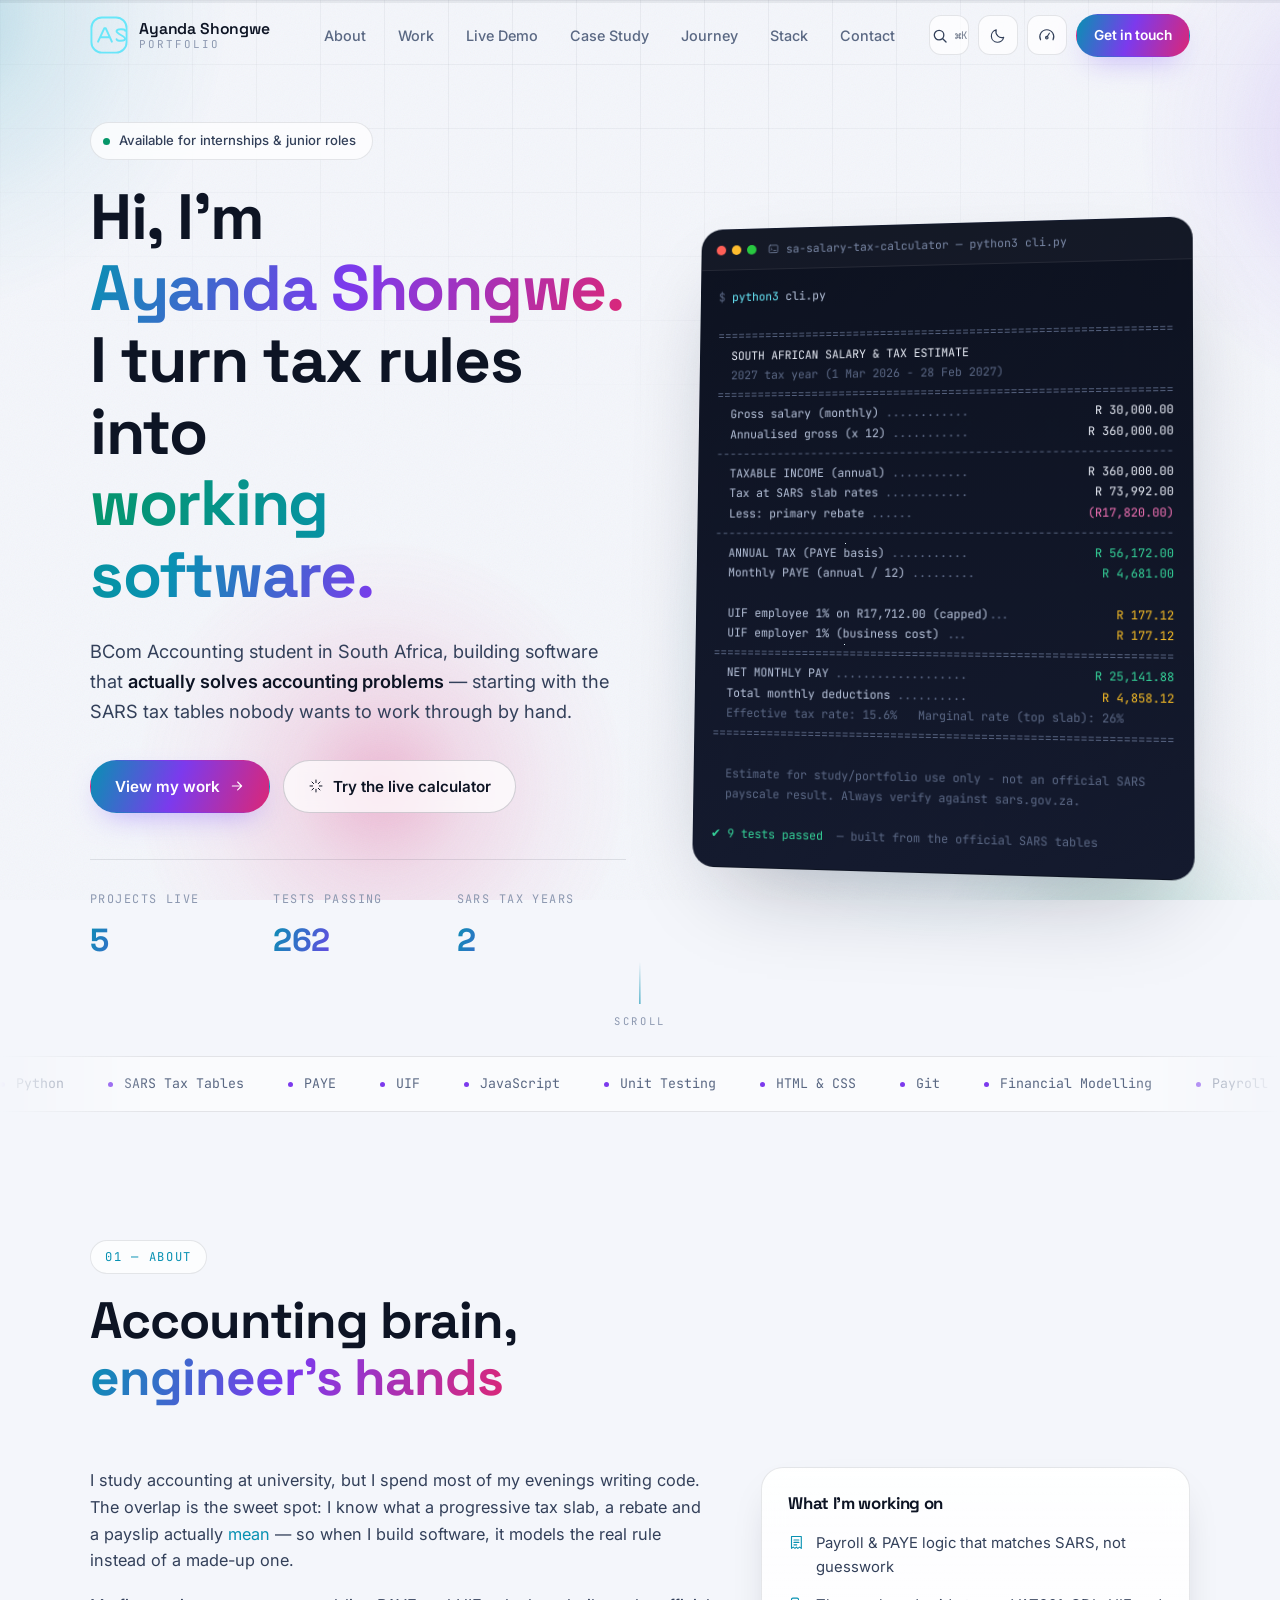
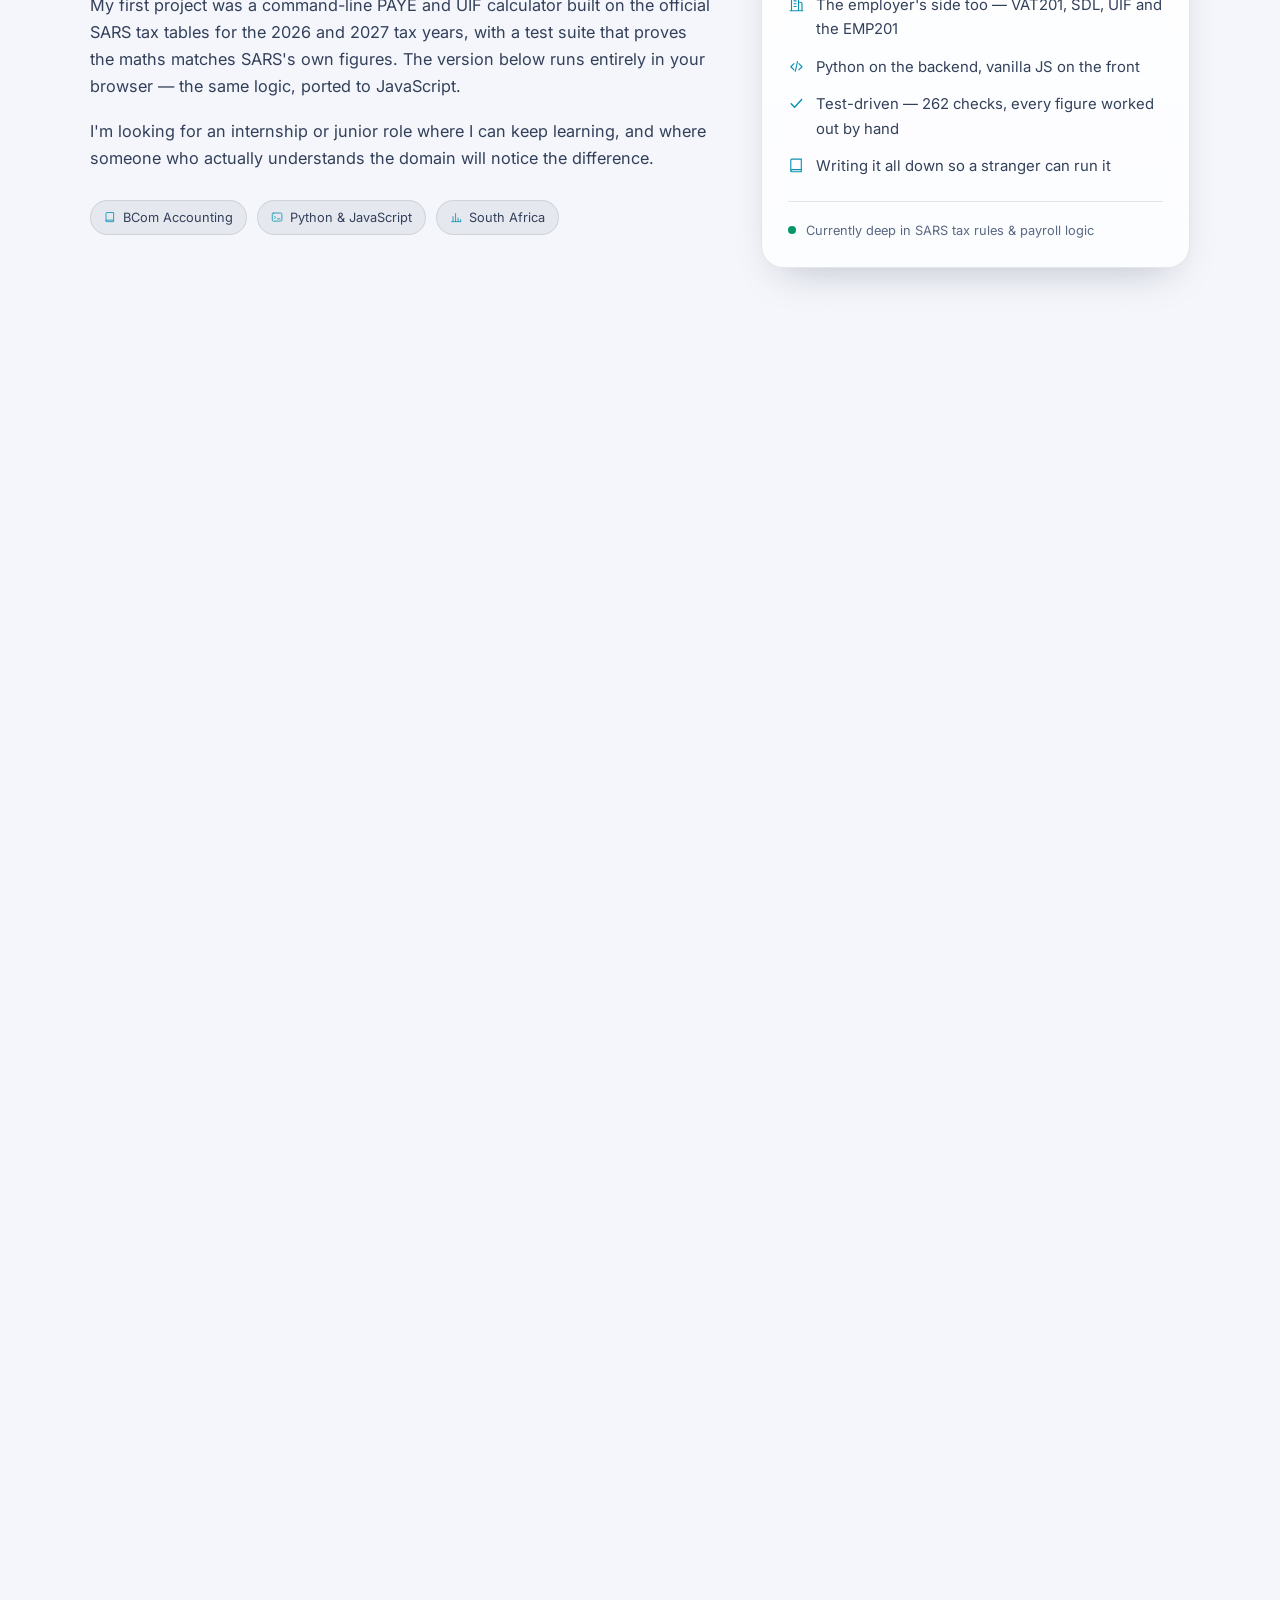
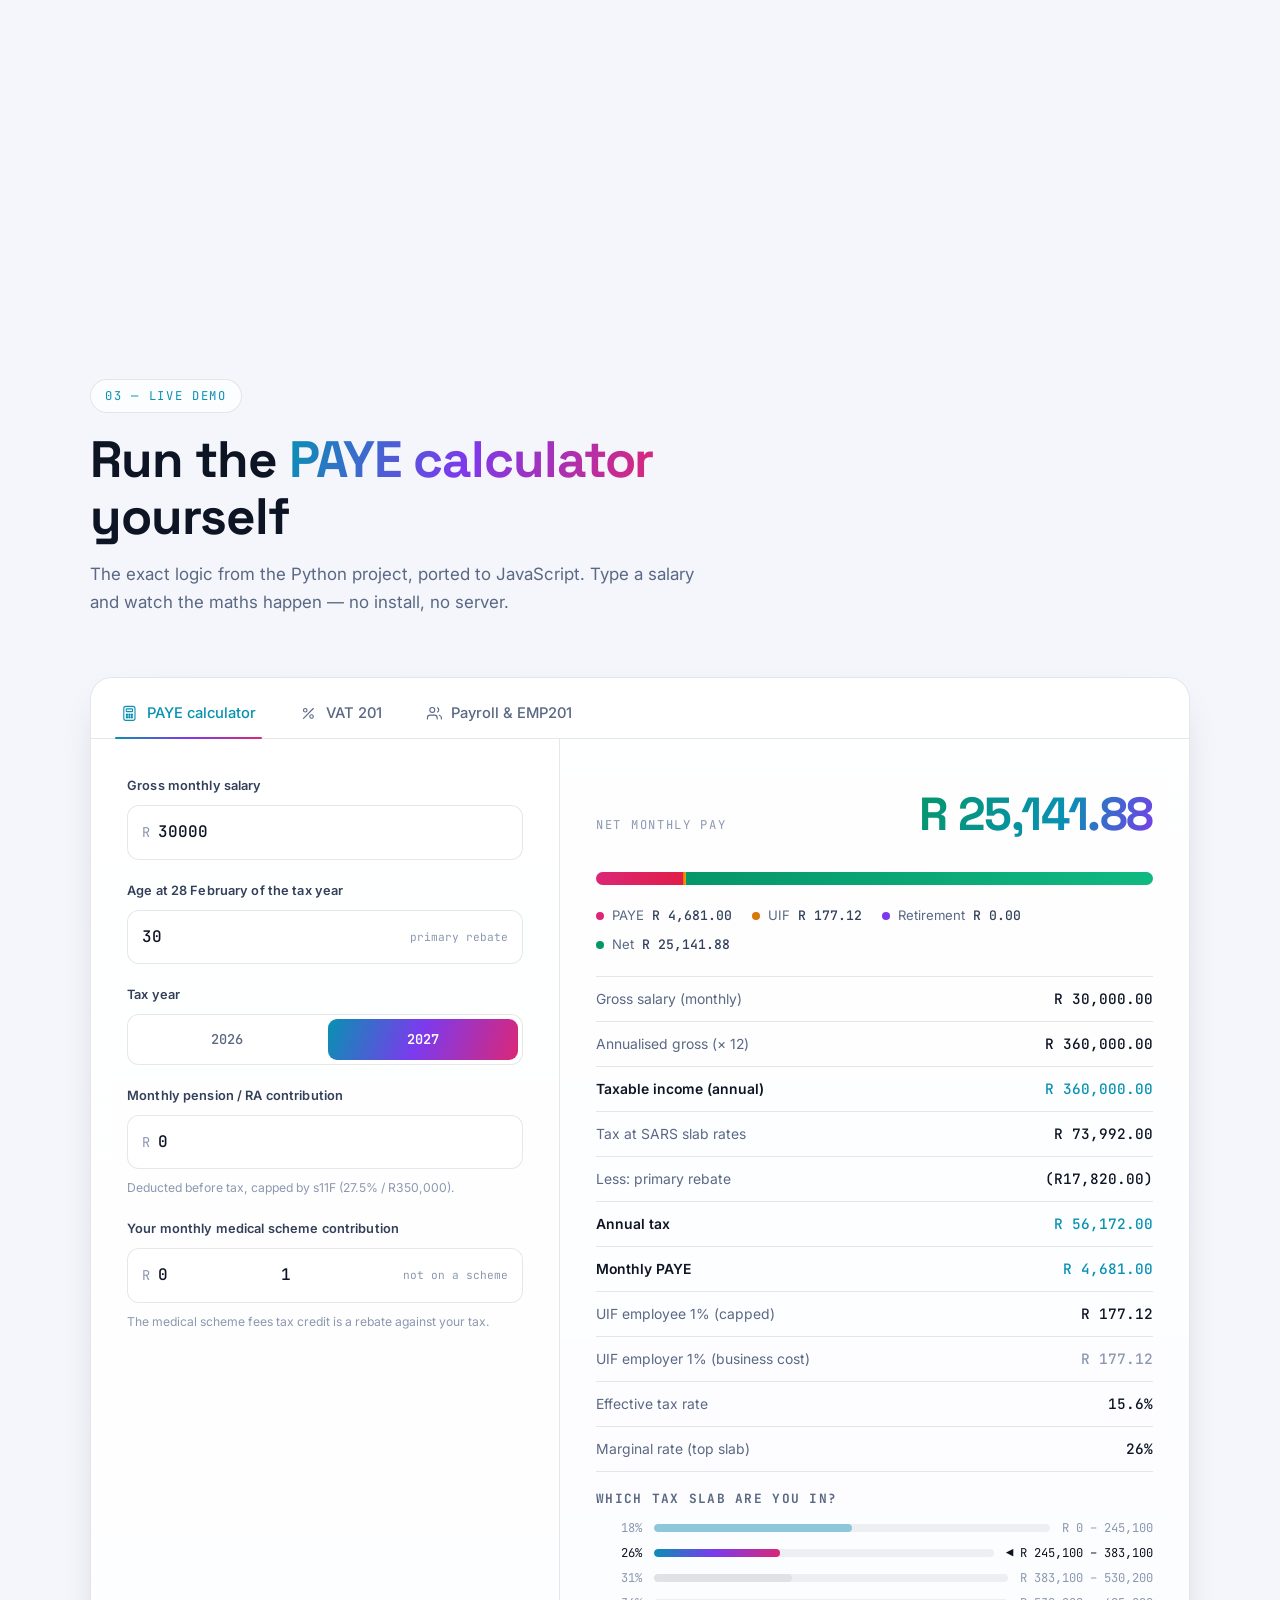
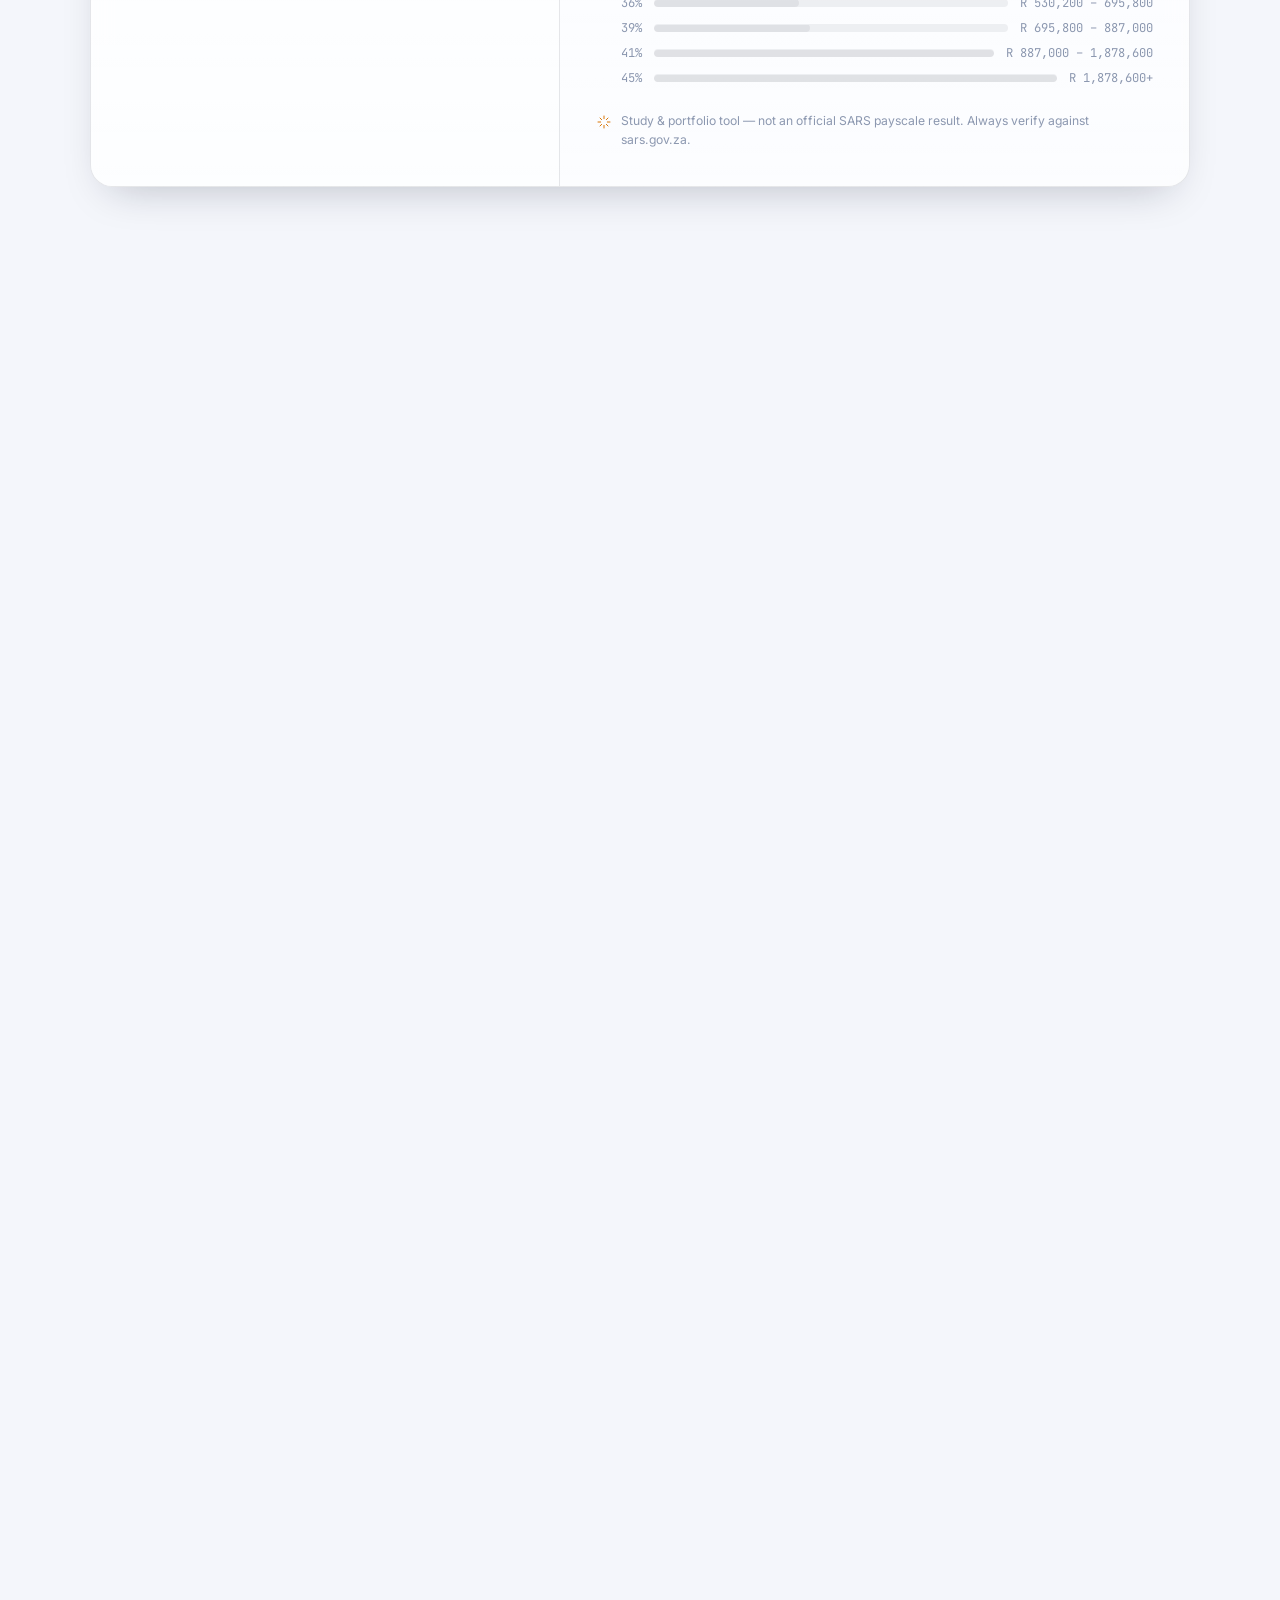
==== portfolio/index.html @ e621d763 "SA payroll, tax and compliance suite - Employee tool: PAYE, UIF, net pay from the SARS 2026/2027 tab" ====
<!DOCTYPE html>
<html lang="en" data-theme="dark">
<head>
<meta charset="utf-8" />
<meta name="viewport" content="width=device-width, initial-scale=1" />
<title>Ayanda Shongwe — Portfolio</title>
<meta name="description" content="Ayanda Shongwe — BCom Accounting student building practical software with real South African tax logic. Projects, live demos and what I learn along the way." />
<meta name="author" content="Ayanda Shongwe" />
<meta name="theme-color" content="#05070d" />

<meta property="og:type" content="website" />
<meta property="og:title" content="Ayanda Shongwe — Portfolio" />
<meta property="og:description" content="BCom Accounting student building practical software with real South African tax logic." />
<!-- The social preview image has to be an ABSOLUTE url - Facebook,
     LinkedIn, X and WhatsApp all ignore a relative one. Change these
     three lines if you move the site to a custom domain. -->
<meta property="og:url" content="https://ayanda-shongwe.github.io/sa-salary-tax-calculator/portfolio/" />
<meta property="og:image" content="https://ayanda-shongwe.github.io/sa-salary-tax-calculator/portfolio/assets/img/og-image.png" />
<meta property="og:image:width" content="1200" />
<meta property="og:image:height" content="630" />
<meta property="og:image:alt" content="Ayanda Shongwe — AS monogram on a dark gradient" />
<meta name="twitter:card" content="summary_large_image" />
<meta name="twitter:image" content="https://ayanda-shongwe.github.io/sa-salary-tax-calculator/portfolio/assets/img/og-image.png" />
<link rel="canonical" href="https://ayanda-shongwe.github.io/sa-salary-tax-calculator/portfolio/" />

<link rel="icon" href="assets/img/favicon.svg" type="image/svg+xml" />
<link rel="preconnect" href="https://fonts.googleapis.com" />
<link rel="preconnect" href="https://fonts.gstatic.com" crossorigin />
<link href="https://fonts.googleapis.com/css2?family=Space+Grotesk:wght@500;600;700&family=Inter:wght@400;500;600&family=JetBrains+Mono:wght@400;500&display=swap" rel="stylesheet" />
<link rel="stylesheet" href="assets/css/styles.css" />

<!-- Progressive enhancement: only hide reveal-animated content if JS is alive -->
<script>document.documentElement.classList.add("js");</script>
</head>
<body>

<!-- ══════════════════════════════════════════════════════════════
     ICON SPRITE — referenced by <use href="#i-name"> anywhere
     ══════════════════════════════════════════════════════════════ -->
<svg width="0" height="0" style="position:absolute" aria-hidden="true">
  <symbol id="i-calculator" viewBox="0 0 24 24" fill="none" stroke="currentColor" stroke-width="1.6" stroke-linecap="round" stroke-linejoin="round">
    <rect x="4" y="2" width="16" height="20" rx="3"/><rect x="7.5" y="5.5" width="9" height="4" rx="1"/><circle cx="8.5" cy="14" r=".9"/><circle cx="12" cy="14" r=".9"/><circle cx="15.5" cy="14" r=".9"/><circle cx="8.5" cy="17.5" r=".9"/><circle cx="12" cy="17.5" r=".9"/><circle cx="15.5" cy="17.5" r=".9"/>
  </symbol>
  <symbol id="i-receipt" viewBox="0 0 24 24" fill="none" stroke="currentColor" stroke-width="1.6" stroke-linecap="round" stroke-linejoin="round">
    <path d="M5 3.5v17l2.5-1.8 2.5 1.8 2-1.8 2 1.8 2.5-1.8L19 20.5v-17z"/><path d="M8.5 8.5h7M8.5 12h7M8.5 15.5h4"/>
  </symbol>
  <symbol id="i-chart" viewBox="0 0 24 24" fill="none" stroke="currentColor" stroke-width="1.6" stroke-linecap="round" stroke-linejoin="round">
    <path d="M3 21h18"/><path d="M6 21V11M11 21V5M16 21v-7M21 21v-4"/>
  </symbol>
  <symbol id="i-code" viewBox="0 0 24 24" fill="none" stroke="currentColor" stroke-width="1.6" stroke-linecap="round" stroke-linejoin="round">
    <path d="M8.5 8 4 12.5 8.5 17M15.5 8 20 12.5 15.5 17M13.5 5l-3 14"/>
  </symbol>
  <symbol id="i-book" viewBox="0 0 24 24" fill="none" stroke="currentColor" stroke-width="1.6" stroke-linecap="round" stroke-linejoin="round">
    <path d="M4 4.5A1.5 1.5 0 0 1 5.5 3H19v15H5.5A1.5 1.5 0 0 0 4 19.5z"/><path d="M4 19.5A1.5 1.5 0 0 0 5.5 21H19v-3"/>
  </symbol>
  <symbol id="i-rocket" viewBox="0 0 24 24" fill="none" stroke="currentColor" stroke-width="1.6" stroke-linecap="round" stroke-linejoin="round">
    <path d="M12 3c3.5 2 5.5 5.5 5.5 9.5L12 18l-5.5-5.5C6.5 8.5 8.5 5 12 3Z"/><circle cx="12" cy="10" r="1.6"/><path d="M8 17c-1.5 1-2 3-2 4 1 0 3-.5 4-2M16 17c1.5 1 2 3 2 4-1 0-3-.5-4-2"/>
  </symbol>
  <symbol id="i-check" viewBox="0 0 24 24" fill="none" stroke="currentColor" stroke-width="2" stroke-linecap="round" stroke-linejoin="round">
    <path d="m4.5 12.5 5 5 10-11"/>
  </symbol>
  <symbol id="i-arrow" viewBox="0 0 24 24" fill="none" stroke="currentColor" stroke-width="1.7" stroke-linecap="round" stroke-linejoin="round">
    <path d="M5 12h14M13 6l6 6-6 6"/>
  </symbol>
  <symbol id="i-external" viewBox="0 0 24 24" fill="none" stroke="currentColor" stroke-width="1.7" stroke-linecap="round" stroke-linejoin="round">
    <path d="M14 4h6v6M20 4l-8.5 8.5"/><path d="M18 14v4.5A1.5 1.5 0 0 1 16.5 20h-11A1.5 1.5 0 0 1 4 18.5v-11A1.5 1.5 0 0 1 5.5 6H10"/>
  </symbol>
  <symbol id="i-github" viewBox="0 0 24 24" fill="currentColor">
    <path d="M12 1.8a10.2 10.2 0 0 0-3.23 19.88c.51.1.7-.22.7-.49l-.01-1.9c-2.7.6-3.27-1.14-3.27-1.14-.44-1.13-1.08-1.43-1.08-1.43-.88-.6.07-.59.07-.59.98.07 1.49 1 1.49 1 .87 1.49 2.28 1.06 2.83.81.09-.63.34-1.06.62-1.3-2.16-.25-4.43-1.08-4.43-4.8 0-1.06.38-1.93 1-2.61-.1-.25-.43-1.24.1-2.58 0 0 .81-.27 2.67 1a9.3 9.3 0 0 1 4.87 0c1.85-1.27 2.66-1 2.66-1 .54 1.34.2 2.33.1 2.58.62.68 1 1.55 1 2.61 0 3.73-2.27 4.55-4.44 4.79.35.3.66.89.66 1.8l-.01 2.67c0 .27.18.6.7.49A10.2 10.2 0 0 0 12 1.8Z"/>
  </symbol>
  <symbol id="i-linkedin" viewBox="0 0 24 24" fill="currentColor">
    <path d="M4.98 3.5a2.5 2.5 0 1 1 0 5 2.5 2.5 0 0 1 0-5ZM3 9h4v12H3zM9.5 9h3.8v1.7h.05c.53-1 1.83-2.05 3.76-2.05 4.02 0 4.76 2.6 4.76 5.98V21h-4v-5.6c0-1.34-.03-3.06-1.9-3.06-1.9 0-2.19 1.45-2.19 2.96V21h-4Z"/>
  </symbol>
  <symbol id="i-mail" viewBox="0 0 24 24" fill="none" stroke="currentColor" stroke-width="1.6" stroke-linecap="round" stroke-linejoin="round">
    <rect x="2.5" y="5" width="19" height="14" rx="2.5"/><path d="m3 7 9 6 9-6"/>
  </symbol>
  <symbol id="i-moon" viewBox="0 0 24 24" fill="none" stroke="currentColor" stroke-width="1.6" stroke-linecap="round" stroke-linejoin="round">
    <path d="M20 14.2A8.2 8.2 0 0 1 9.8 4a8.5 8.5 0 1 0 10.2 10.2Z"/>
  </symbol>
  <symbol id="i-sun" viewBox="0 0 24 24" fill="none" stroke="currentColor" stroke-width="1.6" stroke-linecap="round" stroke-linejoin="round">
    <circle cx="12" cy="12" r="4"/><path d="M12 2.5v2M12 19.5v2M2.5 12h2M19.5 12h2M5.2 5.2l1.4 1.4M17.4 17.4l1.4 1.4M18.8 5.2l-1.4 1.4M6.6 17.4l-1.4 1.4"/>
  </symbol>
  <symbol id="i-search" viewBox="0 0 24 24" fill="none" stroke="currentColor" stroke-width="1.8" stroke-linecap="round" stroke-linejoin="round">
    <circle cx="11" cy="11" r="6.5"/><path d="m16 16 4.5 4.5"/>
  </symbol>
  <symbol id="i-close" viewBox="0 0 24 24" fill="none" stroke="currentColor" stroke-width="1.8" stroke-linecap="round" stroke-linejoin="round">
    <path d="m6 6 12 12M18 6 6 18"/>
  </symbol>
  <symbol id="i-terminal" viewBox="0 0 24 24" fill="none" stroke="currentColor" stroke-width="1.6" stroke-linecap="round" stroke-linejoin="round">
    <rect x="2.5" y="4" width="19" height="16" rx="2.5"/><path d="m6.5 10 2.5 2.5L6.5 15M12.5 15.5h5"/>
  </symbol>
  <symbol id="i-spark" viewBox="0 0 24 24" fill="none" stroke="currentColor" stroke-width="1.5" stroke-linecap="round" stroke-linejoin="round">
    <path d="M12 3v4M12 17v4M3 12h4M17 12h4M6 6l2.5 2.5M15.5 15.5 18 18M18 6l-2.5 2.5M8.5 15.5 6 18"/>
  </symbol>
  <symbol id="i-percent" viewBox="0 0 24 24" fill="none" stroke="currentColor" stroke-width="1.6" stroke-linecap="round" stroke-linejoin="round">
    <path d="m19 5-14 14"/><circle cx="7.5" cy="7.5" r="2.5"/><circle cx="16.5" cy="16.5" r="2.5"/>
  </symbol>
  <symbol id="i-users" viewBox="0 0 24 24" fill="none" stroke="currentColor" stroke-width="1.6" stroke-linecap="round" stroke-linejoin="round">
    <path d="M16 20v-1.5a4 4 0 0 0-4-4H6a4 4 0 0 0-4 4V20"/><circle cx="9" cy="7" r="3.5"/><path d="M22 20v-1.5a4 4 0 0 0-3-3.87M16.5 4a3.5 3.5 0 0 1 0 6"/>
  </symbol>
  <symbol id="i-building" viewBox="0 0 24 24" fill="none" stroke="currentColor" stroke-width="1.6" stroke-linecap="round" stroke-linejoin="round">
    <path d="M3 21h18M5 21V5a2 2 0 0 1 2-2h6a2 2 0 0 1 2 2v16M15 21V9h3a2 2 0 0 1 2 2v10"/><path d="M8.5 7h3M8.5 11h3M8.5 15h3"/>
  </symbol>
  <symbol id="i-calendar" viewBox="0 0 24 24" fill="none" stroke="currentColor" stroke-width="1.6" stroke-linecap="round" stroke-linejoin="round">
    <rect x="3" y="5" width="18" height="16" rx="2.5"/><path d="M3 10h18M8 3v4M16 3v4"/>
  </symbol>
  <symbol id="i-clock" viewBox="0 0 24 24" fill="none" stroke="currentColor" stroke-width="1.6" stroke-linecap="round" stroke-linejoin="round">
    <circle cx="12" cy="12" r="9"/><path d="M12 7v5.5l3.5 2"/>
  </symbol>
  <symbol id="i-arrow-up" viewBox="0 0 24 24" fill="none" stroke="currentColor" stroke-width="1.7" stroke-linecap="round" stroke-linejoin="round">
    <path d="M12 20V4M6 10l6-6 6 6"/>
  </symbol>
  <symbol id="i-shield" viewBox="0 0 24 24" fill="none" stroke="currentColor" stroke-width="1.6" stroke-linecap="round" stroke-linejoin="round">
    <path d="M12 2.5 4.5 5.5v6c0 4.6 3.1 8.4 7.5 10 4.4-1.6 7.5-5.4 7.5-10v-6z"/><path d="m9 12 2 2 4-4"/>
  </symbol>
  <symbol id="i-gauge" viewBox="0 0 24 24" fill="none" stroke="currentColor" stroke-width="1.6" stroke-linecap="round" stroke-linejoin="round">
    <path d="M3.5 17.5a9.5 9.5 0 1 1 17 0"/><path d="m12 14 3.5-5.5"/><circle cx="12" cy="14.5" r="1.7"/>
  </symbol>
</svg>

<!-- ══════════════════════════════════════════════════════════════
     BACKGROUND FX
     ══════════════════════════════════════════════════════════════ -->
<div class="fx" aria-hidden="true">
  <div class="fx__aurora">
    <span class="blob blob--1"></span>
    <span class="blob blob--2"></span>
    <span class="blob blob--3"></span>
    <span class="blob blob--4"></span>
  </div>
  <div class="fx__grid"></div>
  <div class="fx__noise"></div>
  <div class="fx__cursor"></div>
</div>

<a class="skip-link" href="#home">Skip to content</a>

<!-- Scroll progress: how far down the page you are -->
<div class="progress" aria-hidden="true"><span class="progress__bar" id="progress-bar"></span></div>

<!-- Small messages, e.g. when performance mode switches itself on -->
<div class="toast" id="toast" role="status" aria-live="polite" hidden></div>

<!-- ══════════════════════════════════════════════════════════════
     NAV
     ══════════════════════════════════════════════════════════════ -->
<header class="nav" id="nav">
  <div class="container nav__inner">
    <a href="#home" class="brand" aria-label="Ayanda Shongwe — home">
      <span class="brand__mark" aria-hidden="true">
        <svg viewBox="0 0 40 40" fill="none">
          <defs>
            <linearGradient id="bg1" x1="0" y1="0" x2="40" y2="40">
              <stop offset="0%" stop-color="#67e8f9"/><stop offset="55%" stop-color="#a78bfa"/><stop offset="100%" stop-color="#f472b6"/>
            </linearGradient>
          </defs>
          <rect x="1.5" y="1.5" width="37" height="37" rx="11" stroke="url(#bg1)" stroke-width="2"/>
          <path d="M8.5 27 15 13h1.6L23 27M11.1 22.4h9.1" stroke="url(#bg1)" stroke-width="2.1" stroke-linecap="round" stroke-linejoin="round"/>
          <path d="M37 15.52C37 13.28 28 13.28 28 16.08C28 18.88 37 21.12 37 23.92C37 26.72 28 26.72 28 24.48" stroke="url(#bg1)" stroke-width="2.1" stroke-linecap="round" stroke-linejoin="round"/>
        </svg>
      </span>
      <span class="brand__text">
        <strong>Ayanda Shongwe</strong>
        <em>Portfolio</em>
      </span>
    </a>

    <nav class="nav__links" aria-label="Primary">
      <span class="nav__indicator" id="nav-indicator" aria-hidden="true"></span>
      <a href="#about">About</a>
      <a href="#work">Work</a>
      <a href="#demo">Live Demo</a>
      <a href="#case-study">Case Study</a>
      <a href="#journey">Journey</a>
      <a href="#stack">Stack</a>
      <a href="#contact">Contact</a>
    </nav>

    <div class="nav__actions">
      <button type="button" class="icon-btn" id="cmd-trigger" title="Search (Ctrl+K)" aria-label="Open search">
        <svg class="ico"><use href="#i-search"/></svg>
        <span class="kbd">⌘K</span>
      </button>
      <button type="button" class="icon-btn" id="theme-toggle" title="Toggle theme" aria-label="Toggle colour theme">
        <svg class="ico ico--sun"><use href="#i-sun"/></svg>
        <svg class="ico ico--moon"><use href="#i-moon"/></svg>
      </button>
      <button type="button" class="icon-btn" id="lite-toggle" title="Performance mode" aria-label="Toggle performance mode" aria-pressed="false">
        <svg class="ico"><use href="#i-gauge"/></svg>
      </button>
      <a href="#contact" class="btn btn--sm btn--primary nav__cta">Get in touch</a>
      <button type="button" class="icon-btn nav__burger" id="burger" aria-label="Open menu" aria-expanded="false">
        <span></span><span></span><span></span>
      </button>
    </div>
  </div>
</header>

<div class="nav__drawer" id="drawer" hidden>
  <a href="#about">About</a>
  <a href="#work">Work</a>
  <a href="#demo">Live Demo</a>
  <a href="#case-study">Case Study</a>
  <a href="#journey">Journey</a>
  <a href="#stack">Stack</a>
  <a href="#contact">Contact</a>
</div>

<main>
<!-- ══════════════════════════════════════════════════════════════
     HERO
     ══════════════════════════════════════════════════════════════ -->
<section class="hero" id="home">
  <div class="container hero__inner">
    <div class="hero__copy">
      <div class="pill reveal" data-reveal>
        <span class="pill__dot"></span>
        Available for internships &amp; junior roles
      </div>

      <h1 class="hero__title reveal" data-reveal data-reveal-delay="1">
        <span class="line">Hi, I'm</span>
        <span class="grad-text">Ayanda Shongwe.</span>
        <span class="line">I turn tax rules into</span>
        <span class="grad-text grad-text--2">working software.</span>
      </h1>

      <p class="hero__lead reveal" data-reveal data-reveal-delay="2">
        BCom Accounting student in South Africa, building software that
        <strong>actually solves accounting problems</strong> — starting with
        the SARS tax tables nobody wants to work through by hand.
      </p>

      <div class="hero__cta reveal" data-reveal data-reveal-delay="3">
        <a href="#work" class="btn btn--primary">
          View my work <svg class="ico"><use href="#i-arrow"/></svg>
        </a>
        <a href="#demo" class="btn btn--ghost">
          <svg class="ico"><use href="#i-spark"/></svg> Try the live calculator
        </a>
      </div>

      <dl class="hero__stats reveal" data-reveal data-reveal-delay="4" id="hero-stats"></dl>
    </div>

    <div class="hero__visual reveal" data-reveal data-reveal-delay="3">
      <div class="term" id="term">
        <div class="term__bar">
          <span class="term__dots"><i></i><i></i><i></i></span>
          <span class="term__title">
            <svg class="ico"><use href="#i-terminal"/></svg>
            sa-salary-tax-calculator — python3 cli.py
          </span>
        </div>
        <pre class="term__body" id="term-body"></pre>
      </div>
      <div class="hero__glow" aria-hidden="true"></div>
    </div>
  </div>

  <a href="#about" class="scroll-cue" aria-label="Scroll to about">
    <span class="scroll-cue__line"></span>
    <span class="scroll-cue__text">scroll</span>
  </a>
</section>

<!-- ══════════════════════════════════════════════════════════════
     MARQUEE
     ══════════════════════════════════════════════════════════════ -->
<div class="marquee" aria-hidden="true">
  <div class="marquee__track" id="marquee-track"></div>
</div>

<!-- ══════════════════════════════════════════════════════════════
     ABOUT
     ══════════════════════════════════════════════════════════════ -->
<section class="section" id="about">
  <div class="container">
    <div class="section__head reveal" data-reveal>
      <span class="eyebrow">01 — About</span>
      <h2 class="section__title">Accounting brain, <span class="grad-text">engineer's hands</span></h2>
    </div>

    <div class="about">
      <div class="about__text reveal" data-reveal>
        <p>
          I study accounting at university, but I spend most of my evenings
          writing code. The overlap is the sweet spot: I know what a
          progressive tax slab, a rebate and a payslip actually
          <em>mean</em> — so when I build software, it models the real
          rule instead of a made-up one.
        </p>
        <p>
          My first project was a command-line PAYE and UIF calculator built
          on the official SARS tax tables for the 2026 and 2027 tax years,
          with a test suite that proves the maths matches SARS's own
          figures. The version below runs entirely in your browser — the
          same logic, ported to JavaScript.
        </p>
        <p>
          I'm looking for an internship or junior role where I can keep
          learning, and where someone who actually understands the domain
          will notice the difference.
        </p>

        <div class="about__meta">
          <span class="tag"><svg class="ico"><use href="#i-book"/></svg> BCom Accounting</span>
          <span class="tag"><svg class="ico"><use href="#i-terminal"/></svg> Python &amp; JavaScript</span>
          <span class="tag"><svg class="ico"><use href="#i-chart"/></svg> South Africa</span>
        </div>
      </div>

      <aside class="about__card glass reveal" data-reveal data-reveal-delay="1">
        <h3 class="about__card-title">What I'm working on</h3>
        <ul class="about__list" id="focus-list"></ul>
        <div class="about__card-foot">
          <span class="pulse" aria-hidden="true"></span>
          Currently deep in SARS tax rules &amp; payroll logic
        </div>
      </aside>
    </div>
  </div>
</section>

<!-- ══════════════════════════════════════════════════════════════
     PROJECTS
     ══════════════════════════════════════════════════════════════ -->
<section class="section" id="work">
  <div class="container">
    <div class="section__head reveal" data-reveal>
      <span class="eyebrow">02 — Selected work</span>
      <h2 class="section__title">Projects that <span class="grad-text">actually run</span></h2>
      <p class="section__sub">
        Each one is built from a real problem, tested, and documented.
        More land here as I finish them.
      </p>
    </div>

    <div class="filters reveal" data-reveal role="group" aria-label="Filter projects">
      <button class="filter is-active" type="button" data-filter="all" aria-pressed="true">All</button>
      <button class="filter" type="button" data-filter="live" aria-pressed="false">Live</button>
      <button class="filter" type="button" data-filter="in-progress" aria-pressed="false">In progress</button>
      <button class="filter" type="button" data-filter="planned" aria-pressed="false">Planned</button>
    </div>

    <div class="grid grid--projects" id="project-grid"></div>

    <p class="grid__empty" id="project-empty" hidden>Nothing here yet — check back soon.</p>
  </div>
</section>

<!-- ══════════════════════════════════════════════════════════════
     LIVE DEMO
     ══════════════════════════════════════════════════════════════ -->
<section class="section" id="demo">
  <div class="container">
    <div class="section__head reveal" data-reveal>
      <span class="eyebrow">03 — Live demo</span>
      <h2 class="section__title">Run the <span class="grad-text">PAYE calculator</span> yourself</h2>
      <p class="section__sub">
        The exact logic from the Python project, ported to JavaScript.
        Type a salary and watch the maths happen — no install, no server.
      </p>
    </div>

    <div class="demo glass reveal" data-reveal>
      <div class="demo__tabs" role="tablist" aria-label="Live demos">
        <button class="demo__tab is-active" type="button" role="tab" id="tab-paye"
                aria-controls="panel-paye" aria-selected="true" data-tab="paye">
          <svg class="ico"><use href="#i-calculator"/></svg>
          <span>PAYE calculator</span>
        </button>
        <button class="demo__tab" type="button" role="tab" id="tab-vat"
                aria-controls="panel-vat" aria-selected="false" tabindex="-1" data-tab="vat">
          <svg class="ico"><use href="#i-percent"/></svg>
          <span>VAT 201</span>
        </button>
        <button class="demo__tab" type="button" role="tab" id="tab-payroll"
                aria-controls="panel-payroll" aria-selected="false" tabindex="-1" data-tab="payroll">
          <svg class="ico"><use href="#i-users"/></svg>
          <span>Payroll &amp; EMP201</span>
        </button>
      </div>

      <!-- ── PAYE ─────────────────────────────────────────────────── -->
      <div class="demo__panel" role="tabpanel" id="panel-paye" aria-labelledby="tab-paye">
        <div class="calc">
          <form class="calc__form" id="calc-form" autocomplete="off">
            <div class="field">
              <label for="c-salary">Gross monthly salary</label>
              <div class="input-wrap">
                <span class="input-prefix">R</span>
                <input type="number" id="c-salary" value="30000" min="0" step="500" inputmode="decimal" />
              </div>
            </div>

            <div class="field">
              <label for="c-age">Age at 28 February of the tax year</label>
              <div class="input-wrap">
                <input type="number" id="c-age" value="30" min="18" max="99" step="1" inputmode="numeric" />
                <span class="input-suffix" id="c-age-note">primary rebate</span>
              </div>
            </div>

            <div class="field">
              <span class="field__label" id="taxyear-label">Tax year</span>
              <div class="segmented" role="radiogroup" aria-labelledby="taxyear-label">
                <label class="seg">
                  <input type="radio" name="taxyear" value="2026" />
                  <span>2026</span>
                </label>
                <label class="seg">
                  <input type="radio" name="taxyear" value="2027" checked />
                  <span>2027</span>
                </label>
              </div>
            </div>

            <div class="field">
              <label for="c-ra">Monthly pension / RA contribution</label>
              <div class="input-wrap">
                <span class="input-prefix">R</span>
                <input type="number" id="c-ra" value="0" min="0" step="100" inputmode="decimal" />
              </div>
              <p class="field__hint" id="c-ra-hint">Deducted before tax, capped by s11F.</p>
            </div>

            <div class="field">
              <label for="c-medical">Your monthly medical scheme contribution</label>
              <div class="input-wrap">
                <span class="input-prefix">R</span>
                <input type="number" id="c-medical" value="0" min="0" step="100" inputmode="decimal" />
                <input type="number" id="c-dependants" value="1" min="0" max="20" step="1"
                       inputmode="numeric" aria-label="People on the medical scheme, including you" />
                <span class="input-suffix" id="c-medical-note">on scheme</span>
              </div>
              <p class="field__hint">The medical scheme fees tax credit is a rebate against your tax.</p>
            </div>
          </form>

          <div class="calc__out">
            <div class="calc__headline">
              <span class="calc__label">Net monthly pay</span>
              <span class="calc__net" id="o-net">R 0.00</span>
            </div>

            <div class="bar" id="o-bar" role="img" aria-label="Breakdown of gross salary">
              <span class="bar__seg bar__seg--tax" id="o-seg-tax"></span>
              <span class="bar__seg bar__seg--uif" id="o-seg-uif"></span>
              <span class="bar__seg bar__seg--ra" id="o-seg-ra"></span>
              <span class="bar__seg bar__seg--net" id="o-seg-net"></span>
            </div>

            <ul class="legend">
              <li><i class="dot dot--tax"></i> PAYE <b id="o-paye">R 0.00</b></li>
              <li><i class="dot dot--uif"></i> UIF <b id="o-uif">R 0.00</b></li>
              <li><i class="dot dot--ra"></i> Retirement <b id="o-ra">R 0.00</b></li>
              <li><i class="dot dot--net"></i> Net <b id="o-net-legend">R 0.00</b></li>
            </ul>

            <dl class="calc__rows" id="o-rows"></dl>

            <div class="calc__slabs">
              <h4>Which tax slab are you in?</h4>
              <div class="slabs" id="o-slabs"></div>
            </div>

            <p class="calc__disclaimer">
              <svg class="ico"><use href="#i-spark"/></svg>
              Study &amp; portfolio tool — not an official SARS payscale result.
              Always verify against sars.gov.za.
            </p>
          </div>
        </div>
      </div>

      <!-- ── VAT 201 ──────────────────────────────────────────────── -->
      <div class="demo__panel" role="tabpanel" id="panel-vat" aria-labelledby="tab-vat" hidden>
        <div class="calc">
          <form class="calc__form" id="vat-form" autocomplete="off">
            <div class="field">
              <label for="v-sales">Taxable supplies (your sales, no VAT)</label>
              <div class="input-wrap">
                <span class="input-prefix">R</span>
                <input type="number" id="v-sales" value="150000" min="0" step="1000" inputmode="decimal" />
              </div>
            </div>

            <div class="field">
              <label for="v-purchases">Taxable purchases you can claim back</label>
              <div class="input-wrap">
                <span class="input-prefix">R</span>
                <input type="number" id="v-purchases" value="75000" min="0" step="1000" inputmode="decimal" />
              </div>
            </div>

            <div class="field">
              <span class="field__label" id="vatyear-label">Tax year</span>
              <div class="segmented" role="radiogroup" aria-labelledby="vatyear-label">
                <label class="seg">
                  <input type="radio" name="vatyear" value="2026" />
                  <span>2026</span>
                </label>
                <label class="seg">
                  <input type="radio" name="vatyear" value="2027" checked />
                  <span>2027</span>
                </label>
              </div>
            </div>

            <div class="field">
              <label for="v-turnover">Annual taxable supplies (12 months)</label>
              <div class="input-wrap">
                <span class="input-prefix">R</span>
                <input type="number" id="v-turnover" value="2400000" min="0" step="50000" inputmode="decimal" />
              </div>
              <p class="field__hint" id="v-reg-hint">Checking the registration thresholds…</p>
            </div>
          </form>

          <div class="calc__out">
            <div class="calc__headline">
              <span class="calc__label" id="v-net-label">Net VAT payable to SARS</span>
              <span class="calc__net" id="v-net">R 0.00</span>
            </div>

            <div class="bar" id="v-bar" role="img" aria-label="Output tax against input tax">
              <span class="bar__seg bar__seg--out" id="v-seg-out"></span>
              <span class="bar__seg bar__seg--in" id="v-seg-in"></span>
            </div>

            <ul class="legend">
              <li><i class="dot dot--out"></i> Output tax <b id="v-output">R 0.00</b></li>
              <li><i class="dot dot--in"></i> Input tax <b id="v-input">R 0.00</b></li>
            </ul>

            <dl class="calc__rows" id="v-rows"></dl>

            <div class="calc__slabs">
              <h4>VAT periods &amp; deadlines</h4>
              <ul class="periods" id="v-periods"></ul>
            </div>

            <p class="calc__disclaimer">
              <svg class="ico"><use href="#i-shield"/></svg>
              The VAT201 for a bi-monthly period is due in the month after the
              period ends. Always verify against sars.gov.za.
            </p>
          </div>
        </div>
      </div>

      <!-- ── PAYROLL ──────────────────────────────────────────────── -->
      <div class="demo__panel" role="tabpanel" id="panel-payroll" aria-labelledby="tab-payroll" hidden>
        <div class="payroll">
          <div class="payroll__bar">
            <div class="payroll__bar-copy">
              <h3 class="payroll__title">A five-employee payroll run</h3>
              <p class="payroll__sub">
                The same demo data as <code>data/employees.csv</code> in the Python
                project. Every figure below is calculated live.
              </p>
            </div>
            <div class="field field--inline">
              <label for="p-month">Payroll month</label>
              <input type="month" id="p-month" value="2026-10" />
            </div>
          </div>

          <div class="payroll__grid">
            <div class="payroll__table-wrap">
              <table class="ledger">
                <caption class="sr-only">Payslips for the five demo employees</caption>
                <thead>
                  <tr>
                    <th scope="col">Employee</th>
                    <th scope="col" class="num">Gross</th>
                    <th scope="col" class="num">PAYE</th>
                    <th scope="col" class="num">UIF</th>
                    <th scope="col" class="num">SDL</th>
                    <th scope="col" class="num">Net pay</th>
                  </tr>
                </thead>
                <tbody id="p-rows"></tbody>
                <tfoot id="p-foot"></tfoot>
              </table>
            </div>

            <aside class="payroll__cards" id="p-cards"></aside>
          </div>

          <p class="calc__disclaimer">
            <svg class="ico"><use href="#i-spark"/></svg>
            SDL is 1% of the leviable amount and is a business cost — employers
            with an annual payroll below R500 000 are exempt.
          </p>
        </div>
      </div>
    </div>
  </div>
</section>

<!-- ══════════════════════════════════════════════════════════════
     CASE STUDY
     ══════════════════════════════════════════════════════════════ -->
<section class="section" id="case-study">
  <div class="container">
    <div class="section__head reveal" data-reveal>
      <span class="eyebrow">04 — Case study</span>
      <h2 class="section__title">How I built the <span class="grad-text">payroll suite</span></h2>
      <p class="section__sub">
        One project, written up properly: the problem, the design decisions
        that mattered, and how the thing is put together.
      </p>
    </div>

    <div class="case">
      <div class="case__story reveal" data-reveal>
        <h3 class="case__heading">The problem</h3>
        <p>
          My first tool calculated one employee's take-home pay. That is
          the easy half. The half that actually keeps a business in
          trouble is the employer's side: the forms, the deadlines, and
          the cases that break the simple maths — an employee who joined
          in November, a month with a bonus, a commission earner who is
          not a UIF contributor.
        </p>

        <h3 class="case__heading">The decision that mattered</h3>
        <p>
          The interesting problem was the tax itself. SARS's brackets are
          built around a <em>year</em> of income, so a month cannot be
          taxed on its own. The engine annualises the month's taxable
          income, taxes that, and divides by twelve — which is what a
          real payroll does, and what smooths out bonuses and gaps in
          overtime.
        </p>
        <p>
          The consequence is subtle: an employee who joins in November
          is taxed as if they would earn a full year, so the employer
          over-deducts. A real system fixes that on the last payslip of
          the year, so the suite has a <strong>year-end reconciliation</strong>
          that works out the employee's real liability and the
          adjustment the employer owes them.
        </p>

        <ul class="case__points">
          <li><svg class="ico"><use href="#i-check"/></svg><span>Section 11F: the pension is capped at 27.5% of the remuneration and R350 000 a year</span></li>
          <li><svg class="ico"><use href="#i-check"/></svg><span>Overtime at 1.5x for the first 45 hours, 2x after that, 2x for Sundays and public holidays</span></li>
          <li><svg class="ico"><use href="#i-check"/></svg><span>PAYE rounded to the nearest rand, the way SARS asks for it</span></li>
          <li><svg class="ico"><use href="#i-check"/></svg><span>Deadlines that know the 7th of the month is sometimes a Saturday</span></li>
          <li><svg class="ico"><use href="#i-check"/></svg><span>Every figure traceable back to a SARS source</span></li>
        </ul>
      </div>

      <aside class="case__side reveal" data-reveal data-reveal-delay="1">
        <div class="arch" aria-label="How the project is put together">
          <div class="arch__row">
            <div class="arch__box arch__box--front">web/ dashboard</div>
            <div class="arch__box arch__box--front">cli.py</div>
          </div>
          <div class="arch__arrow">▼</div>
          <div class="arch__box arch__box--mid">engine.py — the maths</div>
          <div class="arch__arrow">▼</div>
          <div class="arch__box arch__box--data">tax_tables.py — the SARS rates</div>
          <div class="arch__row arch__row--split">
            <div class="arch__box">db.py — SQLite</div>
            <div class="arch__box">compliance.py — the forms</div>
          </div>
          <div class="arch__foot">
            Python standard library only — 0 dependencies
          </div>
        </div>

        <div class="case__numbers">
          <div><b>148</b><span>checks in the test suite</span></div>
          <div><b>9</b><span>modules, each with one job</span></div>
          <div><b>0</b><span>third-party dependencies</span></div>
          <div><b>8</b><span>JSON endpoints behind the dashboard</span></div>
        </div>
      </aside>
    </div>
  </div>
</section>

<!-- ══════════════════════════════════════════════════════════════
     JOURNEY
     ══════════════════════════════════════════════════════════════ -->
<section class="section" id="journey">
  <div class="container">
    <div class="section__head reveal" data-reveal>
      <span class="eyebrow">05 — The journey</span>
      <h2 class="section__title">Built in the <span class="grad-text">open</span></h2>
      <p class="section__sub">
        Every project follows a plan, and the plan is public. Here is where
        the current one stands.
      </p>
    </div>

    <ol class="timeline" id="timeline"></ol>
  </div>
</section>

<!-- ══════════════════════════════════════════════════════════════
     STACK
     ══════════════════════════════════════════════════════════════ -->
<section class="section" id="stack">
  <div class="container">
    <div class="section__head reveal" data-reveal>
      <span class="eyebrow">06 — Toolkit</span>
      <h2 class="section__title">What I work <span class="grad-text">with</span></h2>
    </div>

    <div class="grid grid--skills" id="skill-grid"></div>
  </div>
</section>

<!-- ══════════════════════════════════════════════════════════════
     CONTACT
     ══════════════════════════════════════════════════════════════ -->
<section class="section section--contact" id="contact">
  <div class="container">
    <div class="contact glass reveal" data-reveal>
      <div class="contact__copy">
        <span class="eyebrow">07 — Contact</span>
        <h2 class="section__title">Let's talk about <span class="grad-text">tax, code &amp; internships</span></h2>
        <p>
          Got a role that needs someone who understands both the numbers
          and the tooling? I'd love to hear about it. I reply to everything.
        </p>
        <div class="contact__links" id="contact-links"></div>
      </div>
      <div class="contact__card">
        <div class="contact__card-glow" aria-hidden="true"></div>
        <span class="contact__label">Email me</span>
        <a class="contact__email" id="contact-email" href="#">
          ayanda.shongwe@example.com
        </a>
        <button class="btn btn--ghost btn--sm" id="copy-email" type="button">
          <svg class="ico"><use href="#i-code"/></svg> Copy address
        </button>
        <span class="contact__note" id="copy-note" role="status" aria-live="polite"></span>
      </div>
    </div>
  </div>
</section>
</main>

<!-- ══════════════════════════════════════════════════════════════
     FOOTER
     ══════════════════════════════════════════════════════════════ -->
<footer class="footer">
  <div class="container footer__inner">
    <p>© <span id="year"></span> Ayanda Shongwe — built by hand, no frameworks.</p>
    <p class="footer__made">Designed &amp; coded in South Africa <span aria-hidden="true">🇿🇦</span></p>
  </div>
</footer>

<!-- ══════════════════════════════════════════════════════════════
     COMMAND PALETTE
     ══════════════════════════════════════════════════════════════ -->
<div class="palette" id="palette" hidden>
  <div class="palette__backdrop" data-close-palette></div>
  <div class="palette__panel glass" role="dialog" aria-modal="true" aria-label="Quick search">
    <div class="palette__input">
      <svg class="ico"><use href="#i-search"/></svg>
      <input type="text" id="palette-input" placeholder="Jump to a section or project…" aria-label="Search" />
      <button type="button" class="icon-btn" data-close-palette aria-label="Close search">
        <svg class="ico"><use href="#i-close"/></svg>
      </button>
    </div>
    <ul class="palette__list" id="palette-list"></ul>
    <div class="palette__foot">
      <span><kbd>↑</kbd><kbd>↓</kbd> navigate</span>
      <span><kbd>↵</kbd> open</span>
      <span><kbd>esc</kbd> close</span>
    </div>
  </div>
</div>

<noscript>
  <div class="noscript">
    This portfolio uses a little JavaScript to render projects and the tax
    calculator. Please enable JavaScript — or email me directly and I'll
    send you the details.
  </div>
</noscript>

<script src="assets/js/data.js"></script>
<script src="assets/js/tax.js"></script>
<script src="assets/js/vat.js"></script>
<script src="assets/js/main.js"></script>
</body>
</html>
---- portfolio/assets/css/styles.css ----
/* ═══════════════════════════════════════════════════════════════════
   AYANDA SHONGWE — PORTFOLIO STYLES
   Dark-first, gradient + frosted glass. Light theme via [data-theme].
   ═══════════════════════════════════════════════════════════════════ */

/* ---------- 1. TOKENS ---------- */
:root {
  --bg:          #05070d;
  --bg-soft:     #080b14;
  --bg-elev:     #0c1120;

  --surface:     rgba(255, 255, 255, 0.042);
  --surface-2:   rgba(255, 255, 255, 0.065);
  --surface-3:   rgba(255, 255, 255, 0.10);
  --border:      rgba(255, 255, 255, 0.09);
  --border-str:  rgba(255, 255, 255, 0.16);

  --text:        #e9edf7;
  --text-soft:   #b3bcd0;
  --muted:       #8b95ad;
  --faint:       #5c6579;

  --a1: #67e8f9;   /* cyan   */
  --a2: #a78bfa;   /* violet */
  --a3: #f472b6;   /* pink   */
  --a4: #34d399;   /* green  */
  --a5: #fbbf24;   /* amber  */

  --grad:      linear-gradient(110deg, var(--a1) 0%, var(--a2) 48%, var(--a3) 100%);
  --grad-2:    linear-gradient(110deg, var(--a4) 0%, var(--a1) 60%, var(--a2) 100%);
  --grad-warm: linear-gradient(110deg, var(--a5) 0%, var(--a3) 100%);

  --shadow-sm: 0 2px 8px rgba(0, 0, 0, 0.35);
  --shadow:    0 18px 48px -18px rgba(0, 0, 0, 0.75);
  --shadow-lg: 0 40px 100px -30px rgba(0, 0, 0, 0.85);
  --glow:      0 0 0 1px rgba(255,255,255,.05), 0 20px 60px -25px rgba(103, 232, 249, 0.45);

  --r-sm: 10px;
  --r:    16px;
  --r-lg: 22px;
  --r-xl: 30px;

  --ff-display: "Space Grotesk", "Segoe UI", system-ui, sans-serif;
  --ff-body:    "Inter", system-ui, -apple-system, "Segoe UI", sans-serif;
  --ff-mono:    "JetBrains Mono", ui-monospace, "SF Mono", Menlo, monospace;

  --nav-h: 72px;
  --maxw: 1180px;
  --ease: cubic-bezier(0.22, 1, 0.36, 1);
  --ease-out: cubic-bezier(0.16, 1, 0.3, 1);
}

[data-theme="light"] {
  --bg:        #f4f6fb;
  --bg-soft:   #ffffff;
  --bg-elev:   #ffffff;

  --surface:   rgba(255, 255, 255, 0.72);
  --surface-2: rgba(255, 255, 255, 0.88);
  --surface-3: rgba(15, 23, 42, 0.06);
  --border:    rgba(15, 23, 42, 0.10);
  --border-str:rgba(15, 23, 42, 0.18);

  --text:      #0d1424;
  --text-soft: #33405a;
  --muted:     #5a6883;
  --faint:     #8c98b0;

  --a1: #0891b2;
  --a2: #7c3aed;
  --a3: #db2777;
  --a4: #059669;
  --a5: #d97706;

  --shadow-sm: 0 2px 8px rgba(15, 23, 42, 0.07);
  --shadow:    0 18px 44px -20px rgba(15, 23, 42, 0.28);
  --shadow-lg: 0 40px 90px -34px rgba(15, 23, 42, 0.32);
  --glow:      0 0 0 1px rgba(15,23,42,.06), 0 20px 55px -28px rgba(124, 58, 237, 0.42);
}

/* The light theme's gradient is much darker, so text sitting on top of it
   has to flip from near-black to white. */
[data-theme="light"] .btn--primary { color: #fff; }
[data-theme="light"] .filter.is-active { color: #fff; }
[data-theme="light"] .seg input:checked + span { color: #fff; }

/* Darker bar + legend colours so they stay legible on a light page. */
[data-theme="light"] .bar__seg--tax { background: linear-gradient(90deg, #db2777, #e11d48); }
[data-theme="light"] .bar__seg--uif { background: linear-gradient(90deg, #d97706, #f59e0b); }
[data-theme="light"] .bar__seg--ra  { background: linear-gradient(90deg, #7c3aed, #8b5cf6); }
[data-theme="light"] .bar__seg--net { background: linear-gradient(90deg, #059669, #10b981); }
[data-theme="light"] .dot--tax { background: #db2777; }
[data-theme="light"] .dot--uif { background: #d97706; }
[data-theme="light"] .dot--ra  { background: #7c3aed; }
[data-theme="light"] .dot--net { background: #059669; }
[data-theme="light"] .slab.is-passed .slab__fill { background: rgba(8, 145, 178, 0.42); }

/* ---------- 2. RESET ---------- */
*, *::before, *::after { box-sizing: border-box; }
* { margin: 0; }

html {
  -webkit-text-size-adjust: 100%;
  scroll-behavior: smooth;
  scroll-padding-top: calc(var(--nav-h) + 24px);
}

body {
  min-height: 100vh;
  background: var(--bg);
  color: var(--text);
  font-family: var(--ff-body);
  font-size: 16px;
  line-height: 1.65;
  -webkit-font-smoothing: antialiased;
  overflow-x: hidden;
  transition: background 0.4s var(--ease), color 0.4s var(--ease);
}

img, svg { display: block; max-width: 100%; }
button, input { font: inherit; color: inherit; }
button { cursor: pointer; background: none; border: none; }
a { color: inherit; text-decoration: none; }
ul, ol { list-style: none; padding: 0; }
h1, h2, h3, h4 { font-family: var(--ff-display); line-height: 1.12; font-weight: 700; letter-spacing: -0.02em; }
strong { font-weight: 600; color: var(--text); }
em { font-style: normal; color: var(--a1); }

/* The browser hides [hidden] elements with a UA rule, but any author rule
   that sets `display` beats it. Several things here are toggled with the
   hidden attribute (.nav__drawer, .palette, .grid__empty) and also need
   their own display value, so make [hidden] win outright. */
[hidden] { display: none !important; }

::selection { background: var(--a2); color: #fff; }

:focus-visible {
  outline: 2px solid var(--a1);
  outline-offset: 3px;
  border-radius: 6px;
}

::-webkit-scrollbar { width: 11px; height: 11px; }
::-webkit-scrollbar-track { background: var(--bg-soft); }
::-webkit-scrollbar-thumb {
  background: linear-gradient(180deg, var(--a1), var(--a2));
  border-radius: 99px;
  border: 3px solid var(--bg-soft);
}

.skip-link {
  position: fixed; top: 10px; left: 50%;
  transform: translate(-50%, -180%);
  z-index: 200; padding: 10px 20px;
  background: var(--bg-elev); border: 1px solid var(--border-str);
  border-radius: 99px; font-weight: 600; font-size: 0.9rem;
  transition: transform 0.3s var(--ease);
}
.skip-link:focus { transform: translate(-50%, 0); }

.ico { width: 1em; height: 1em; flex: none; fill: none; }

/* ---------- 3. BACKGROUND FX ---------- */
.fx { position: fixed; inset: 0; z-index: -1; pointer-events: none; overflow: hidden; }

.fx__aurora { position: absolute; inset: -20%; }
.blob {
  position: absolute; display: block;
  border-radius: 50%;
  opacity: 0.5;
  will-change: transform;
}
/* The blobs are already soft radial gradients, so they do NOT need a
   blur() filter. Blurring a 46vw x 46vw element is one of the most
   expensive things a browser can be asked to do, and it is re-done on
   every frame while the blobs drift. A multi-stop gradient gives the
   same look for free. */
.blob--1 {
  width: 46vw; height: 46vw; top: -8%; left: -6%;
  background: radial-gradient(circle, var(--a1) 0%, transparent 72%);
  background: radial-gradient(circle,
    var(--a1) 0%,
    color-mix(in srgb, var(--a1) 42%, transparent) 26%,
    color-mix(in srgb, var(--a1) 14%, transparent) 50%,
    transparent 74%);
  animation: drift1 24s var(--ease) infinite alternate;
}
.blob--2 {
  width: 42vw; height: 42vw; top: 4%; right: -8%;
  background: radial-gradient(circle, var(--a2) 0%, transparent 72%);
  background: radial-gradient(circle,
    var(--a2) 0%,
    color-mix(in srgb, var(--a2) 42%, transparent) 26%,
    color-mix(in srgb, var(--a2) 14%, transparent) 50%,
    transparent 74%);
  animation: drift2 29s var(--ease) infinite alternate;
}
.blob--3 {
  width: 38vw; height: 38vw; bottom: 4%; left: 22%;
  background: radial-gradient(circle, var(--a3) 0%, transparent 72%);
  background: radial-gradient(circle,
    var(--a3) 0%,
    color-mix(in srgb, var(--a3) 42%, transparent) 26%,
    color-mix(in srgb, var(--a3) 14%, transparent) 50%,
    transparent 74%);
  animation: drift3 33s var(--ease) infinite alternate;
  opacity: 0.36;
}
.blob--4 {
  width: 30vw; height: 30vw; bottom: -6%; right: 12%;
  background: radial-gradient(circle, var(--a4) 0%, transparent 72%);
  background: radial-gradient(circle,
    var(--a4) 0%,
    color-mix(in srgb, var(--a4) 42%, transparent) 26%,
    color-mix(in srgb, var(--a4) 14%, transparent) 50%,
    transparent 74%);
  animation: drift4 27s var(--ease) infinite alternate;
  opacity: 0.26;
}
[data-theme="light"] .blob { opacity: 0.3; }

@keyframes drift1 { to { transform: translate3d(14vw, 10vh, 0) scale(1.18); } }
@keyframes drift2 { to { transform: translate3d(-12vw, 14vh, 0) scale(1.12); } }
@keyframes drift3 { to { transform: translate3d(10vw, -12vh, 0) scale(1.22); } }
@keyframes drift4 { to { transform: translate3d(-14vw, -8vh, 0) scale(1.2); } }

.fx__grid {
  position: absolute; inset: 0;
  background-image:
    linear-gradient(to right, rgba(255,255,255,.045) 1px, transparent 1px),
    linear-gradient(to bottom, rgba(255,255,255,.045) 1px, transparent 1px);
  background-size: 64px 64px;
  mask-image: radial-gradient(ellipse 100% 70% at 50% 0%, #000 15%, transparent 72%);
  -webkit-mask-image: radial-gradient(ellipse 100% 70% at 50% 0%, #000 15%, transparent 72%);
}
[data-theme="light"] .fx__grid {
  background-image:
    linear-gradient(to right, rgba(15,23,42,.05) 1px, transparent 1px),
    linear-gradient(to bottom, rgba(15,23,42,.05) 1px, transparent 1px);
}

/* The grain. mix-blend-mode is left off on purpose: blending a
   full-viewport layer means the whole page is re-blended every time
   anything repaints, which is expensive on integrated graphics. */
.fx__noise {
  position: absolute; inset: 0; opacity: .05;
  background-image: url("data:image/svg+xml,%3Csvg xmlns='http://www.w3.org/2000/svg' width='200' height='200'%3E%3Cfilter id='n'%3E%3CfeTurbulence type='fractalNoise' baseFrequency='.85' numOctaves='3'/%3E%3C/filter%3E%3Crect width='100%25' height='100%25' filter='url(%23n)'/%3E%3C/svg%3E");
}

.fx__cursor {
  position: absolute; width: 460px; height: 460px;
  border-radius: 50%; pointer-events: none;
  background: radial-gradient(circle, rgba(103,232,249,.13) 0%, transparent 66%);
  transform: translate(-50%, -50%);
  opacity: 0; transition: opacity 0.5s var(--ease);
  will-change: transform;
}
.fx__cursor.is-on { opacity: 1; }
[data-theme="light"] .fx__cursor { background: radial-gradient(circle, rgba(124,58,237,.11) 0%, transparent 66%); }

/* ---------- 4. LAYOUT ---------- */
.container {
  width: 100%;
  max-width: var(--maxw);
  margin-inline: auto;
  padding-inline: clamp(20px, 5vw, 40px);
}

.section { padding-block: clamp(72px, 10vw, 130px); position: relative; }

/* Off-screen sections are not painted at all while you scroll. The
   browser keeps the last rendered height (auto) so nothing jumps. */
.section:not(#demo):not(#contact) {
  content-visibility: auto;
  contain-intrinsic-size: auto 800px;
}

.section__head { max-width: 660px; margin-bottom: clamp(36px, 5vw, 60px); }
.eyebrow {
  display: inline-flex; align-items: center; gap: 8px;
  font-family: var(--ff-mono); font-size: 0.76rem; letter-spacing: 0.14em;
  text-transform: uppercase; color: var(--a1);
  padding: 6px 14px; margin-bottom: 18px;
  border: 1px solid var(--border); border-radius: 99px;
  background: var(--surface);
}
.section__title { font-size: clamp(2rem, 5.2vw, 3.2rem); }
.section__sub { margin-top: 16px; color: var(--muted); font-size: 1.06rem; max-width: 56ch; }

.grad-text {
  background: var(--grad);
  -webkit-background-clip: text; background-clip: text;
  -webkit-text-fill-color: transparent; color: transparent;
}
.grad-text--2 { background: var(--grad-2); -webkit-background-clip: text; background-clip: text; }

.glass {
  background: linear-gradient(180deg, rgba(255,255,255,.058), rgba(255,255,255,.022));
  border: 1px solid var(--border);
  border-radius: var(--r-lg);
  backdrop-filter: blur(11px) saturate(140%);
  -webkit-backdrop-filter: blur(11px) saturate(140%);
  box-shadow: var(--shadow);
  position: relative;
  overflow: hidden;
}
[data-theme="light"] .glass {
  background: linear-gradient(180deg, rgba(255,255,255,.92), rgba(255,255,255,.72));
}
.glass::before {
  content: ""; position: absolute; inset: 0 0 auto; height: 1px;
  background: linear-gradient(90deg, transparent, rgba(255,255,255,.32), transparent);
  pointer-events: none;
}

.grid { display: grid; gap: 22px; }
.grid--projects { grid-template-columns: repeat(auto-fill, minmax(320px, 1fr)); }
.grid--skills  { grid-template-columns: repeat(auto-fit, minmax(250px, 1fr)); }
.grid__empty { text-align: center; color: var(--muted); padding: 50px 0; }

/* ---------- 5. BUTTONS & CHIPS ---------- */
.btn {
  display: inline-flex; align-items: center; gap: 9px;
  padding: 13px 24px; border-radius: 99px;
  font-weight: 600; font-size: 0.95rem; white-space: nowrap;
  border: 1px solid transparent;
  transition: transform .3s var(--ease), box-shadow .3s var(--ease),
              background .3s var(--ease), border-color .3s var(--ease), color .3s var(--ease);
}
.btn:hover { transform: translateY(-2px); }
.btn:active { transform: translateY(0); }
.btn .ico { font-size: 1.05em; transition: transform .3s var(--ease); }
.btn:hover .ico { transform: translateX(3px); }

.btn--primary {
  background: var(--grad); color: #06080f;
  box-shadow: 0 12px 30px -12px rgba(167, 139, 250, .8);
}
.btn--primary:hover { box-shadow: 0 18px 44px -12px rgba(167, 139, 250, 1); }

.btn--ghost {
  border-color: var(--border-str); color: var(--text);
  background: var(--surface);
  backdrop-filter: blur(7px);
}
.btn--ghost:hover { background: var(--surface-2); border-color: var(--a1); color: var(--a1); }

.btn--sm { padding: 9px 17px; font-size: 0.86rem; }

.icon-btn {
  display: inline-flex; align-items: center; justify-content: center; gap: 7px;
  width: 40px; height: 40px; border-radius: 12px;
  border: 1px solid var(--border); background: var(--surface);
  color: var(--text-soft);
  transition: all .25s var(--ease);
}
.icon-btn:hover { color: var(--a1); border-color: var(--a1); background: var(--surface-2); }
.icon-btn .ico { font-size: 1.1rem; }
.icon-btn .kbd { font-family: var(--ff-mono); font-size: 0.66rem; opacity: .65; }
.icon-btn.is-on { color: var(--a4); border-color: rgba(52, 211, 153, .5); background: rgba(52, 211, 153, .1); }

.ico--moon { display: none; }
[data-theme="light"] .ico--sun { display: none; }
[data-theme="light"] .ico--moon { display: block; }

.pill {
  display: inline-flex; align-items: center; gap: 9px;
  padding: 7px 16px 7px 12px; border-radius: 99px;
  font-size: 0.82rem; font-weight: 500; color: var(--text-soft);
  background: var(--surface); border: 1px solid var(--border);
  backdrop-filter: blur(7px);
}
.pill__dot {
  width: 7px; height: 7px; border-radius: 50%; background: var(--a4);
  box-shadow: 0 0 0 0 rgba(52, 211, 153, .7);
  animation: pulse 2.4s infinite;
}
@keyframes pulse {
  0%   { box-shadow: 0 0 0 0 rgba(52,211,153,.6); }
  70%  { box-shadow: 0 0 0 9px rgba(52,211,153,0); }
  100% { box-shadow: 0 0 0 0 rgba(52,211,153,0); }
}

.tag {
  display: inline-flex; align-items: center; gap: 7px;
  padding: 6px 13px; border-radius: 99px;
  font-size: 0.8rem; color: var(--text-soft);
  background: var(--surface-3); border: 1px solid var(--border);
}
.tag .ico { font-size: 0.95em; color: var(--a1); }

/* ---------- 6. NAV ---------- */
.nav {
  position: fixed; top: 0; left: 0; right: 0; z-index: 100;
  height: var(--nav-h);
  display: flex; align-items: center;
  transition: background .35s var(--ease), border-color .35s var(--ease), backdrop-filter .35s;
  border-bottom: 1px solid transparent;
}
.nav.is-stuck {
  background: color-mix(in srgb, var(--bg) 90%, transparent);
  backdrop-filter: blur(10px) saturate(140%);
  -webkit-backdrop-filter: blur(10px) saturate(140%);
  border-bottom-color: var(--border);
}
.nav__inner { display: flex; align-items: center; gap: 20px; width: 100%; }

.brand { display: flex; align-items: center; gap: 11px; margin-right: auto; }
.brand__mark { width: 38px; height: 38px; flex: none; transition: transform .4s var(--ease); }
.brand:hover .brand__mark { transform: rotate(-8deg) scale(1.06); }
.brand__text { display: flex; flex-direction: column; line-height: 1.15; }
.brand__text strong { font-family: var(--ff-display); font-size: 0.98rem; letter-spacing: -0.01em; }
.brand__text em { font-size: 0.68rem; letter-spacing: 0.18em; text-transform: uppercase; color: var(--faint); font-family: var(--ff-mono); }

.nav__links { display: flex; align-items: center; gap: 4px; }
.nav__links a {
  position: relative; padding: 8px 14px; border-radius: 9px;
  font-size: 0.9rem; font-weight: 500; color: var(--muted);
  transition: color .25s var(--ease), background .25s var(--ease);
}
.nav__links a:hover { color: var(--text); background: var(--surface); }
.nav__links a.is-active { color: var(--a1); }
.nav__links a.is-active::after {
  content: ""; position: absolute; left: 14px; right: 14px; bottom: 2px;
  height: 2px; border-radius: 2px; background: var(--grad);
}

.nav__actions { display: flex; align-items: center; gap: 9px; }
.nav__burger { display: none; flex-direction: column; gap: 4px; width: 40px; height: 40px; }
.nav__burger span {
  display: block; width: 17px; height: 2px; margin-inline: auto;
  background: currentColor; border-radius: 2px; transition: transform .3s var(--ease), opacity .2s;
}
.nav__burger.is-open span:nth-child(1) { transform: translateY(6px) rotate(45deg); }
.nav__burger.is-open span:nth-child(2) { opacity: 0; }
.nav__burger.is-open span:nth-child(3) { transform: translateY(-6px) rotate(-45deg); }

.nav__drawer {
  position: fixed; inset: var(--nav-h) 0 auto; z-index: 99;
  display: flex; flex-direction: column; gap: 4px;
  padding: 18px 20px 26px;
  background: color-mix(in srgb, var(--bg) 94%, transparent);
  backdrop-filter: blur(12px);
  border-bottom: 1px solid var(--border);
  animation: dropIn .3s var(--ease);
}
@keyframes dropIn { from { opacity: 0; transform: translateY(-12px); } }
.nav__drawer a { padding: 13px 8px; border-bottom: 1px solid var(--border); font-weight: 500; }
.nav__drawer a:last-child { border-bottom: none; }

/* ---------- 7. HERO ---------- */
.hero {
  min-height: 100vh; min-height: 100svh;
  display: flex; align-items: center;
  padding-top: calc(var(--nav-h) + 50px);
  padding-bottom: 90px;
  position: relative;
}
.hero__inner {
  display: grid; grid-template-columns: 1.08fr 0.92fr;
  gap: clamp(36px, 5vw, 66px); align-items: center;
}
.hero__copy { min-width: 0; }
.hero__title { font-size: clamp(2.4rem, 6vw, 4rem); margin: 22px 0 0; }
.hero__title .line { display: block; }
.hero__lead {
  margin-top: 24px; font-size: clamp(1rem, 1.9vw, 1.14rem);
  color: var(--text-soft); max-width: 54ch;
}
.hero__lead strong { color: var(--text); }
.hero__cta { display: flex; flex-wrap: wrap; gap: 13px; margin-top: 34px; }

.hero__stats {
  display: grid; grid-template-columns: repeat(3, minmax(0,1fr));
  gap: 14px; margin-top: 46px;
  padding-top: 30px; border-top: 1px solid var(--border);
}
.hero__stats div { min-width: 0; }
.hero__stats dt { font-size: 0.74rem; letter-spacing: .12em; text-transform: uppercase; color: var(--faint); font-family: var(--ff-mono); }
.hero__stats dd {
  font-family: var(--ff-display); font-size: clamp(1.5rem, 3.4vw, 2rem);
  font-weight: 700; margin-top: 4px; letter-spacing: -0.02em;
  background: var(--grad); -webkit-background-clip: text; background-clip: text;
  -webkit-text-fill-color: transparent;
}
.hero__stats dd small { font-size: 0.45em; -webkit-text-fill-color: var(--muted); margin-left: 2px; }

/* terminal */
/* hero__visual — isolation keeps the glow behind the terminal but inside
   this element, so it doesn't change depth when the reveal animation
   adds and then removes a transform. */
.hero__visual { position: relative; isolation: isolate; }
.term {
  border-radius: var(--r-lg);
  border: 1px solid var(--border-str);
  background: linear-gradient(180deg, rgba(12,17,32,.94), rgba(7,10,20,.96));
  box-shadow: var(--shadow-lg);
  overflow: hidden;
  transform: perspective(1400px) rotateY(-7deg) rotateX(3deg);
  transition: transform .7s var(--ease);
}
[data-theme="light"] .term { background: linear-gradient(180deg, #0d1220, #141a2e); }
.term:hover { transform: perspective(1400px) rotateY(-2deg) rotateX(1deg) translateY(-4px); }
.term__bar {
  display: flex; align-items: center; gap: 12px;
  padding: 11px 15px; border-bottom: 1px solid rgba(255,255,255,.07);
  background: rgba(255,255,255,.028);
}
.term__dots { display: flex; gap: 6px; }
.term__dots i { width: 10px; height: 10px; border-radius: 50%; background: #ff5f57; }
.term__dots i:nth-child(2) { background: #febc2e; }
.term__dots i:nth-child(3) { background: #28c840; }
.term__title {
  display: flex; align-items: center; gap: 7px;
  font-family: var(--ff-mono); font-size: 0.72rem; color: #7c8aa8;
  overflow: hidden; white-space: nowrap; text-overflow: ellipsis;
}
.term__body {
  margin: 0; padding: 18px 18px 22px;
  font-family: var(--ff-mono); font-size: 0.735rem; line-height: 1.72;
  color: #b6c2da; overflow-x: auto;
}
.term__body .t-dim   { color: #5a6784; }
.term__body .t-key   { color: #67e8f9; }
.term__body .t-val   { color: #e9edf7; }
.term__body .t-green { color: #34d399; }
.term__body .t-amber { color: #fbbf24; }
.term__body .t-pink  { color: #f472b6; }
.term__body .t-line  { display: block; opacity: 0; transform: translateY(4px); animation: lineIn .45s var(--ease) forwards; }
@keyframes lineIn { to { opacity: 1; transform: none; } }

.hero__glow {
  position: absolute; inset: 12% -14% -18% -14%; z-index: -1;
  background: radial-gradient(ellipse at 50% 50%, rgba(103,232,249,.22), transparent 62%);
}

.scroll-cue {
  position: absolute; bottom: 26px; left: 50%; transform: translateX(-50%);
  display: flex; flex-direction: column; align-items: center; gap: 9px;
  color: var(--faint); font-family: var(--ff-mono); font-size: 0.66rem;
  letter-spacing: 0.24em; text-transform: uppercase;
}
.scroll-cue__line { width: 1px; height: 42px; background: linear-gradient(180deg, transparent, var(--a1)); animation: cue 2.1s var(--ease) infinite; }
.scroll-cue__text { font-family: var(--ff-mono); font-size: 0.66rem; letter-spacing: 0.24em; text-transform: uppercase; }
@keyframes cue { 0%,100% { opacity:.25; transform: scaleY(.55); transform-origin: top; } 50% { opacity:1; transform: scaleY(1); } }

/* ---------- 8. MARQUEE ---------- */
.marquee {
  overflow: hidden; padding-block: 16px;
  border-block: 1px solid var(--border);
  background: color-mix(in srgb, var(--bg-soft) 55%, transparent);
  mask-image: linear-gradient(90deg, transparent, #000 12%, #000 88%, transparent);
  -webkit-mask-image: linear-gradient(90deg, transparent, #000 12%, #000 88%, transparent);
}
.marquee__track { display: flex; width: max-content; animation: scrollX 34s linear infinite; }
.marquee:hover .marquee__track { animation-play-state: paused; }
@keyframes scrollX { to { transform: translateX(-50%); } }
/* The gap lives on the items, not the track. That way each copy of the
   list is a self-contained block of the same width, so translating by
   exactly -50% lands the second copy precisely where the first began.
   With `gap` on the track the loop was 22px short and visibly jumped. */
.marquee__item {
  display: flex; align-items: center; gap: 11px;
  margin-right: 44px;
  font-family: var(--ff-mono); font-size: 0.83rem; color: var(--muted);
  white-space: nowrap;
}
.marquee__item i { width: 5px; height: 5px; border-radius: 50%; background: var(--a2); }

/* ---------- 9. ABOUT ---------- */
.about { display: grid; grid-template-columns: 1.45fr 1fr; gap: clamp(26px, 4vw, 50px); align-items: start; }
.about__text p { color: var(--text-soft); margin-bottom: 18px; font-size: 1.02rem; }
.about__text p:last-of-type { margin-bottom: 0; }
.about__meta { display: flex; flex-wrap: wrap; gap: 10px; margin-top: 28px; }

.about__card { padding: 26px; }
.about__card-title { font-size: 1.05rem; margin-bottom: 18px; }
.about__list { display: flex; flex-direction: column; gap: 13px; }
.about__list li {
  display: flex; gap: 11px; align-items: flex-start;
  font-size: 0.93rem; color: var(--text-soft);
}
.about__list li .ico { color: var(--a1); font-size: 1.05rem; margin-top: 3px; }
.about__card-foot {
  margin-top: 22px; padding-top: 18px; border-top: 1px solid var(--border);
  display: flex; align-items: center; gap: 10px;
  font-size: 0.8rem; color: var(--muted);
}
.pulse { width: 8px; height: 8px; border-radius: 50%; background: var(--a4); animation: pulse 2.4s infinite; flex: none; }

/* ---------- 10. PROJECTS ---------- */
.filters { display: flex; flex-wrap: wrap; gap: 9px; margin-bottom: 30px; }
.filter {
  padding: 8px 18px; border-radius: 99px; font-size: 0.86rem; font-weight: 500;
  color: var(--muted); border: 1px solid var(--border); background: var(--surface);
  transition: all .25s var(--ease);
}
.filter:hover { color: var(--text); border-color: var(--border-str); }
.filter.is-active { color: #06080f; background: var(--grad); border-color: transparent; font-weight: 600; }

.card {
  position: relative; padding: 26px;
  display: flex; flex-direction: column; gap: 15px;
  border-radius: var(--r-lg);
  border: 1px solid var(--border);
  background: linear-gradient(180deg, rgba(255,255,255,.052), rgba(255,255,255,.018));
  backdrop-filter: blur(9px) saturate(130%);
  -webkit-backdrop-filter: blur(9px) saturate(130%);
  overflow: hidden;
  transition: transform .45s var(--ease), border-color .45s var(--ease), box-shadow .45s var(--ease);
}
[data-theme="light"] .card { background: linear-gradient(180deg, rgba(255,255,255,.95), rgba(255,255,255,.7)); }
.card::after {
  content: ""; position: absolute; inset: 0; border-radius: inherit; padding: 1px;
  background: var(--card-grad, var(--grad));
  -webkit-mask: linear-gradient(#000 0 0) content-box, linear-gradient(#000 0 0);
  -webkit-mask-composite: xor; mask-composite: exclude;
  opacity: 0; transition: opacity .45s var(--ease); pointer-events: none;
}
.card:hover { transform: translateY(-6px); box-shadow: var(--shadow); }
.card:hover::after { opacity: 1; }
.card.is-hidden { display: none; }

.card__top { display: flex; align-items: flex-start; justify-content: space-between; gap: 14px; }
.card__icon {
  width: 46px; height: 46px; flex: none; border-radius: 13px;
  display: grid; place-items: center; font-size: 1.35rem;
  background: var(--icon-bg, rgba(103,232,249,.14));
  color: var(--icon-fg, var(--a1));
  border: 1px solid var(--icon-bd, rgba(103,232,249,.28));
}
.card__badge {
  display: inline-flex; align-items: center; gap: 6px;
  padding: 5px 12px; border-radius: 99px;
  font-family: var(--ff-mono); font-size: 0.68rem; letter-spacing: .06em;
  text-transform: uppercase; font-weight: 500;
}
.card__badge--live    { color: var(--a4); background: rgba(52,211,153,.13); border: 1px solid rgba(52,211,153,.3); }
.card__badge--progress{ color: var(--a5); background: rgba(251,191,36,.13); border: 1px solid rgba(251,191,36,.3); }
.card__badge--planned { color: var(--muted); background: var(--surface-3); border: 1px solid var(--border); }

.card__title { font-size: 1.22rem; margin-bottom: 3px; }
.card__tagline { font-size: 0.85rem; color: var(--a1); font-family: var(--ff-mono); }
.card__desc { font-size: 0.93rem; color: var(--muted); }
.card__points { display: flex; flex-direction: column; gap: 8px; margin-top: 2px; }
.card__points li { display: flex; gap: 9px; align-items: flex-start; font-size: 0.86rem; color: var(--text-soft); }
.card__points .ico { color: var(--a4); font-size: 0.95rem; margin-top: 3px; }
.card__tags { display: flex; flex-wrap: wrap; gap: 7px; margin-top: auto; padding-top: 6px; }
.card__tags span {
  font-family: var(--ff-mono); font-size: 0.7rem; color: var(--muted);
  padding: 4px 10px; border-radius: 6px; background: var(--surface-3); border: 1px solid var(--border);
}
.card__links { display: flex; flex-wrap: wrap; gap: 9px; padding-top: 4px; }
.card__link {
  display: inline-flex; align-items: center; gap: 7px;
  font-size: 0.84rem; font-weight: 500; color: var(--text-soft);
  padding: 8px 14px; border-radius: 9px; border: 1px solid var(--border);
  background: var(--surface);
  transition: all .25s var(--ease);
}
.card__link:hover { color: var(--a1); border-color: var(--a1); background: var(--surface-2); transform: translateY(-2px); }
.card__link--accent { color: var(--a1); border-color: rgba(103,232,249,.4); }
.card.is-featured { grid-column: span 2; }
.card.is-featured .card__desc { font-size: 1rem; }
@media (max-width: 900px) { .card.is-featured { grid-column: span 1; } }

/* ---------- 11. CALCULATOR ---------- */
.calc { display: grid; grid-template-columns: 0.85fr 1.15fr; gap: 0; }
.calc__form {
  padding: clamp(24px, 3vw, 36px);
  border-right: 1px solid var(--border);
  display: flex; flex-direction: column; gap: 20px;
  background: color-mix(in srgb, var(--bg-soft) 35%, transparent);
}
.field { display: flex; flex-direction: column; gap: 9px; }
.field label, .field__label { font-size: 0.8rem; font-weight: 600; color: var(--text-soft); letter-spacing: .01em; }
.input-wrap {
  display: flex; align-items: center; gap: 8px;
  padding: 0 14px; border-radius: 12px;
  border: 1px solid var(--border); background: var(--surface);
  transition: border-color .25s var(--ease), box-shadow .25s var(--ease);
}
.input-wrap:focus-within { border-color: var(--a1); box-shadow: 0 0 0 3px rgba(103,232,249,.14); }
.input-wrap input {
  flex: 1; min-width: 0; padding: 13px 0; border: none; background: none; outline: none;
  font-family: var(--ff-mono); font-size: 1rem; font-weight: 500;
}
.input-wrap input::-webkit-outer-spin-button,
.input-wrap input::-webkit-inner-spin-button { -webkit-appearance: none; margin: 0; }
.input-wrap input[type=number] { -moz-appearance: textfield; }
.input-prefix, .input-suffix { color: var(--faint); font-family: var(--ff-mono); font-size: 0.85rem; flex: none; }
.input-suffix { font-size: 0.7rem; }
.field__hint { font-size: 0.76rem; color: var(--faint); }

.segmented { display: flex; gap: 6px; padding: 4px; border-radius: 12px; background: var(--surface); border: 1px solid var(--border); }
.seg { position: relative; flex: 1; display: block; }
.seg input {
  position: absolute; inset: 0; width: 100%; height: 100%;
  margin: 0; opacity: 0; cursor: pointer;
}
.seg span {
  display: block; padding: 9px; border-radius: 9px; text-align: center;
  font-family: var(--ff-mono); font-size: 0.85rem; font-weight: 500; color: var(--muted);
  transition: all .25s var(--ease); pointer-events: none;
}
.seg:hover span { color: var(--text); }
.seg input:checked + span { color: #06080f; background: var(--grad); font-weight: 600; }
.seg input:focus-visible + span { outline: 2px solid var(--a1); outline-offset: 2px; }

.calc__out { padding: clamp(24px, 3vw, 36px); display: flex; flex-direction: column; gap: 20px; }
.calc__headline { display: flex; align-items: baseline; justify-content: space-between; gap: 16px; flex-wrap: wrap; }
.calc__label { font-size: 0.76rem; letter-spacing: .14em; text-transform: uppercase; color: var(--faint); font-family: var(--ff-mono); }
.calc__net {
  font-family: var(--ff-display); font-size: clamp(2rem, 4.6vw, 2.9rem); font-weight: 700;
  letter-spacing: -0.03em;
  background: var(--grad-2); -webkit-background-clip: text; background-clip: text; -webkit-text-fill-color: transparent;
}

.bar { display: flex; height: 13px; border-radius: 99px; overflow: hidden; background: var(--surface-3); }
.bar__seg { transition: width .6s var(--ease); }
.bar__seg--tax { background: linear-gradient(90deg, #f472b6, #fb7185); }
.bar__seg--uif { background: linear-gradient(90deg, #fbbf24, #fcd34d); }
.bar__seg--ra  { background: linear-gradient(90deg, #a78bfa, #c4b5fd); }
.bar__seg--net { background: linear-gradient(90deg, #34d399, #6ee7b7); }

.legend { display: flex; flex-wrap: wrap; gap: 8px 20px; }
.legend li { display: flex; align-items: center; gap: 8px; font-size: 0.82rem; color: var(--muted); }
.legend b { font-family: var(--ff-mono); font-size: 0.82rem; color: var(--text-soft); font-weight: 500; }
.dot { width: 8px; height: 8px; border-radius: 50%; flex: none; }
.dot--tax { background: #f472b6; } .dot--uif { background: #fbbf24; }
.dot--ra { background: #a78bfa; }  .dot--net { background: #34d399; }

.calc__rows { display: flex; flex-direction: column; gap: 0; border-top: 1px solid var(--border); }
.calc__rows > div {
  display: flex; align-items: baseline; justify-content: space-between; gap: 16px;
  padding: 10px 0; border-bottom: 1px solid var(--border);
}
.calc__rows dt { font-size: 0.87rem; color: var(--muted); }
.calc__rows dd { font-family: var(--ff-mono); font-size: 0.9rem; font-weight: 500; }
.calc__rows .is-strong dt { color: var(--text); font-weight: 600; }
.calc__rows .is-strong dd { color: var(--a1); }
.calc__rows .is-muted dd { color: var(--faint); }

.calc__slabs h4 { font-size: 0.8rem; color: var(--muted); font-family: var(--ff-mono); text-transform: uppercase; letter-spacing: .1em; margin-bottom: 12px; }
.slabs { display: flex; flex-direction: column; gap: 5px; }
.slab { display: grid; grid-template-columns: 46px 1fr auto; align-items: center; gap: 12px; font-family: var(--ff-mono); font-size: 0.76rem; color: var(--faint); }
.slab__rate { text-align: right; }
.slab__bar { height: 8px; border-radius: 99px; background: var(--surface-3); overflow: hidden; position: relative; }
.slab__fill { display: block; height: 100%; border-radius: 99px; background: var(--surface-3); transition: width .6s var(--ease), background .4s; }
.slab.is-active { color: var(--text); }
.slab.is-active .slab__fill { background: var(--grad); }
.slab.is-passed .slab__fill { background: rgba(103,232,249,.42); }

.calc__disclaimer {
  display: flex; gap: 9px; align-items: flex-start;
  font-size: 0.76rem; color: var(--faint); line-height: 1.55;
  padding-top: 4px;
}
.calc__disclaimer .ico { color: var(--a5); font-size: 1rem; margin-top: 1px; }

/* ---------- 12. TIMELINE ---------- */
.timeline { display: flex; flex-direction: column; gap: 16px; }
.tl {
  position: relative; padding: 24px 26px 24px 62px;
  border-radius: var(--r-lg); border: 1px solid var(--border);
  background: linear-gradient(180deg, rgba(255,255,255,.04), rgba(255,255,255,.014));
  transition: border-color .35s var(--ease), transform .35s var(--ease);
}
[data-theme="light"] .tl { background: rgba(255,255,255,.7); }
.tl:hover { border-color: var(--border-str); transform: translateX(4px); }
.tl__dot {
  position: absolute; left: 24px; top: 27px;
  width: 22px; height: 22px; border-radius: 50%;
  display: grid; place-items: center; font-size: 0.72rem;
  border: 1px solid var(--border-str); background: var(--bg-elev); color: var(--faint);
}
.tl__dot .ico { width: 12px; height: 12px; }
.tl.is-done .tl__dot { background: rgba(52,211,153,.16); border-color: rgba(52,211,153,.45); color: var(--a4); }
.tl.is-active .tl__dot { background: rgba(251,191,36,.16); border-color: rgba(251,191,36,.5); color: var(--a5); }
.tl__head { display: flex; align-items: baseline; justify-content: space-between; gap: 14px; flex-wrap: wrap; }
.tl__week { font-family: var(--ff-mono); font-size: 0.72rem; letter-spacing: .12em; text-transform: uppercase; color: var(--a1); }
.tl__title { font-size: 1.1rem; margin-top: 4px; }
.tl__status { font-family: var(--ff-mono); font-size: 0.7rem; padding: 4px 11px; border-radius: 99px; }
.tl.is-done .tl__status { color: var(--a4); background: rgba(52,211,153,.12); }
.tl.is-active .tl__status { color: var(--a5); background: rgba(251,191,36,.12); }
.tl.is-todo .tl__status { color: var(--faint); background: var(--surface-3); }
.tl__items { display: flex; flex-direction: column; gap: 7px; margin-top: 14px; }
.tl__items li { display: flex; gap: 9px; align-items: flex-start; font-size: 0.87rem; color: var(--muted); }
.tl__items .ico { font-size: 0.92rem; margin-top: 3px; flex: none; }
.tl__items .done { color: var(--text-soft); }
.tl__items .done .ico { color: var(--a4); }
.tl__items .todo .ico { color: var(--faint); }
.tl__note { margin-top: 14px; padding-top: 13px; border-top: 1px dashed var(--border); font-size: 0.82rem; color: var(--faint); font-style: italic; }

/* ---------- 13. SKILLS ---------- */
.skill {
  padding: 24px; border-radius: var(--r-lg); border: 1px solid var(--border);
  background: linear-gradient(180deg, rgba(255,255,255,.045), rgba(255,255,255,.015));
  transition: transform .4s var(--ease), border-color .4s var(--ease);
}
[data-theme="light"] .skill { background: rgba(255,255,255,.75); }
.skill:hover { transform: translateY(-5px); border-color: var(--border-str); }
.skill__icon {
  width: 40px; height: 40px; border-radius: 11px; display: grid; place-items: center;
  font-size: 1.2rem; margin-bottom: 15px;
  background: var(--surface-3); border: 1px solid var(--border); color: var(--a1);
}
.skill__title { font-size: 1.02rem; margin-bottom: 6px; }
.skill__desc { font-size: 0.87rem; color: var(--muted); margin-bottom: 15px; }
.skill__list { display: flex; flex-wrap: wrap; gap: 7px; }
.skill__list span {
  font-family: var(--ff-mono); font-size: 0.72rem; color: var(--text-soft);
  padding: 4px 10px; border-radius: 6px; background: var(--surface-3); border: 1px solid var(--border);
}

/* ---------- 14. CONTACT ---------- */
.section--contact { padding-bottom: clamp(60px, 8vw, 100px); }
.contact { display: grid; grid-template-columns: 1.25fr 1fr; gap: clamp(26px, 4vw, 52px); padding: clamp(30px, 4vw, 56px); }
.contact__copy p { margin-top: 18px; color: var(--muted); max-width: 48ch; }
.contact__links { display: flex; flex-wrap: wrap; gap: 10px; margin-top: 28px; }
.contact__link {
  display: inline-flex; align-items: center; gap: 9px;
  padding: 11px 18px; border-radius: 12px; font-size: 0.9rem; font-weight: 500;
  border: 1px solid var(--border); background: var(--surface);
  transition: all .25s var(--ease);
}
.contact__link:hover { color: var(--a1); border-color: var(--a1); transform: translateY(-2px); }
.contact__card {
  position: relative; padding: 28px; border-radius: var(--r-lg);
  background: linear-gradient(160deg, rgba(103,232,249,.1), rgba(167,139,250,.1));
  border: 1px solid var(--border-str); overflow: hidden;
  display: flex; flex-direction: column; align-items: flex-start; gap: 12px;
}
.contact__card-glow {
  position: absolute; width: 200px; height: 200px; border-radius: 50%;
  background: radial-gradient(circle, rgba(103,232,249,.4), transparent 65%);
  top: -70px; right: -50px;
}
.contact__label { font-family: var(--ff-mono); font-size: 0.7rem; letter-spacing: .16em; text-transform: uppercase; color: var(--faint); }
.contact__email {
  font-family: var(--ff-display); font-size: clamp(1rem, 2.3vw, 1.28rem); font-weight: 600;
  word-break: break-word; transition: color .25s;
}
.contact__email:hover { color: var(--a1); }
.contact__note { font-size: 0.76rem; color: var(--a4); min-height: 1em; }

/* ---------- 15. FOOTER ---------- */
.footer { border-top: 1px solid var(--border); padding-block: 30px; }
.footer__inner { display: flex; align-items: center; justify-content: space-between; gap: 16px; flex-wrap: wrap; font-size: 0.84rem; color: var(--faint); }
.footer__made { display: flex; align-items: center; gap: 7px; }

/* ---------- 16. COMMAND PALETTE ---------- */
.palette { position: fixed; inset: 0; z-index: 300; display: grid; place-items: start center; padding-top: 12vh; }
.palette__backdrop { position: absolute; inset: 0; background: rgba(3,5,10,.66); backdrop-filter: blur(6px); animation: fadeIn .2s ease; }
@keyframes fadeIn { from { opacity: 0; } }
.palette__panel {
  position: relative; width: min(560px, 92vw);
  border-radius: var(--r-lg); overflow: hidden;
  animation: paletteIn .28s var(--ease);
  background: color-mix(in srgb, var(--bg-elev) 92%, transparent);
}
@keyframes paletteIn { from { opacity: 0; transform: translateY(-14px) scale(.97); } }
.palette__input { display: flex; align-items: center; gap: 11px; padding: 16px 18px; border-bottom: 1px solid var(--border); }
.palette__input .ico { color: var(--faint); font-size: 1.1rem; }
.palette__input input { flex: 1; border: none; background: none; outline: none; font-size: 1rem; }
.palette__list { max-height: 46vh; overflow-y: auto; padding: 8px; }
.palette__list li { display: flex; align-items: center; gap: 12px; padding: 11px 13px; border-radius: 10px; cursor: pointer; }
.palette__list li:hover, .palette__list li.is-sel { background: var(--surface-2); }
.palette__list li .ico { color: var(--a1); font-size: 1.05rem; }
.palette__list li span { flex: 1; font-size: 0.93rem; }
.palette__list li em { font-family: var(--ff-mono); font-size: 0.7rem; color: var(--faint); }
.palette__list li.is-sel em { color: var(--a1); }
.palette__list mark {
  background: rgba(103, 232, 249, .18); color: var(--a1);
  border-radius: 4px; padding: 0 2px;
}
.palette__empty { padding: 26px; text-align: center; color: var(--faint); font-size: 0.9rem; }
.palette__foot {
  display: flex; gap: 18px; padding: 11px 18px;
  border-top: 1px solid var(--border); background: var(--surface);
  font-size: 0.72rem; color: var(--faint);
}
.palette__foot kbd {
  font-family: var(--ff-mono); font-size: 0.68rem; padding: 2px 6px; border-radius: 5px;
  background: var(--surface-3); border: 1px solid var(--border); margin-right: 3px;
}

.noscript {
  position: fixed; inset: auto 16px 16px; z-index: 400; padding: 16px 20px;
  background: var(--bg-elev); border: 1px solid var(--a5); border-radius: var(--r);
  font-size: 0.9rem; color: var(--text);
}

/* ---------- 17. REVEAL ANIMATION ----------
   Only hide content when JS is present, so the site degrades
   gracefully instead of showing a blank page. */
.js .reveal { opacity: 0; transform: translateY(26px); }
.js .reveal.is-in { opacity: 1; transform: none; transition: opacity .8s var(--ease-out), transform .8s var(--ease-out); }
.js .reveal[data-reveal-delay="1"].is-in { transition-delay: .08s; }
.js .reveal[data-reveal-delay="2"].is-in { transition-delay: .16s; }
.js .reveal[data-reveal-delay="3"].is-in { transition-delay: .24s; }
.js .reveal[data-reveal-delay="4"].is-in { transition-delay: .32s; }

/* ---------- 18. RESPONSIVE ---------- */
@media (max-width: 1000px) {
  .hero__inner { grid-template-columns: 1fr; }
  .hero__visual { order: -1; max-width: 560px; }
  .term { transform: none; }
  .about { grid-template-columns: 1fr; }
  .calc { grid-template-columns: 1fr; }
  .calc__form { border-right: none; border-bottom: 1px solid var(--border); }
  .contact { grid-template-columns: 1fr; }
}

@media (max-width: 860px) {
  .nav__links, .nav__cta { display: none; }
  .nav__burger { display: flex; }
  .nav__actions { gap: 7px; }
}

@media (max-width: 560px) {
  :root { --nav-h: 64px; }
  .hero { padding-top: calc(var(--nav-h) + 34px); }
  .hero__stats { grid-template-columns: 1fr 1fr; gap: 20px 14px; }
  .hero__stats div:last-child { grid-column: span 2; }
  .term { transform: none; }
  .term__body { font-size: 0.63rem; padding: 14px; }
  .card { padding: 20px; }
  .scroll-cue { display: none; }
  .calc__form, .calc__out { padding: 22px; }
  /* the performance toggle is a nicety - the page decides for itself */
  #lite-toggle { display: none; }
}

/* ---------- 23. CASE STUDY ---------- */
.case { display: grid; grid-template-columns: 1.25fr 1fr; gap: clamp(26px, 4vw, 54px); align-items: start; }
.case__story p { color: var(--text-soft); margin-bottom: 16px; font-size: 0.97rem; }
.case__heading {
  font-size: 0.76rem; letter-spacing: 0.14em; text-transform: uppercase;
  color: var(--a1); font-family: var(--ff-mono); margin: 26px 0 12px;
}
.case__story .case__heading:first-child { margin-top: 0; }
.case__points { display: flex; flex-direction: column; gap: 11px; margin-top: 6px; }
.case__points li { display: flex; gap: 11px; align-items: flex-start; font-size: 0.9rem; color: var(--text-soft); }
.case__points .ico { color: var(--a4); font-size: 1rem; margin-top: 3px; flex: none; }

.arch {
  padding: 24px 20px; border-radius: var(--r-lg);
  border: 1px solid var(--border);
  background: linear-gradient(180deg, rgba(255,255,255,.05), rgba(255,255,255,.014));
  display: flex; flex-direction: column; align-items: center; gap: 8px;
}
.arch__row { display: grid; grid-template-columns: 1fr 1fr; gap: 10px; width: 100%; }
.arch__row--split { margin-top: 6px; }
.arch__box {
  padding: 11px 12px; border-radius: 11px; text-align: center;
  font-family: var(--ff-mono); font-size: 0.76rem; color: var(--text-soft);
  border: 1px solid var(--border); background: var(--surface);
  transition: transform .3s var(--ease), border-color .3s var(--ease);
}
.arch__box:hover { transform: translateY(-2px); border-color: var(--border-str); }
.arch__box--front { border-color: rgba(103,232,249,.3); color: var(--a1); }
.arch__box--mid {
  width: 100%; border-color: rgba(167,139,250,.34); color: var(--a2);
  background: rgba(167,139,250,.08);
}
.arch__box--data {
  width: 100%; border-color: rgba(52,211,153,.3); color: var(--a4);
  background: rgba(52,211,153,.07);
}
.arch__arrow { color: var(--faint); font-size: 0.7rem; line-height: 1; }
.arch__foot {
  margin-top: 10px; padding-top: 12px; border-top: 1px dashed var(--border);
  font-size: 0.74rem; color: var(--faint); text-align: center;
}

.case__numbers {
  display: grid; grid-template-columns: 1fr 1fr; gap: 12px; margin-top: 16px;
}
.case__numbers > div {
  padding: 16px 18px; border-radius: var(--r);
  border: 1px solid var(--border); background: var(--surface);
  display: flex; flex-direction: column; gap: 3px;
}
.case__numbers b {
  font-family: var(--ff-display); font-size: 1.5rem; font-weight: 700;
  letter-spacing: -0.02em;
  background: var(--grad); -webkit-background-clip: text; background-clip: text;
  -webkit-text-fill-color: transparent;
}
.case__numbers span { font-size: 0.76rem; color: var(--muted); }

@media (max-width: 1000px) {
  .case { grid-template-columns: 1fr; }
}

/* ---------- 24. TOAST ---------- */
.toast {
  position: fixed; left: 50%; bottom: 26px; z-index: 250;
  transform: translate(-50%, 18px);
  max-width: min(420px, calc(100vw - 32px));
  padding: 13px 20px; border-radius: 14px;
  background: var(--bg-elev); border: 1px solid var(--border-str);
  box-shadow: var(--shadow); color: var(--text-soft);
  font-size: 0.86rem; line-height: 1.5;
  opacity: 0; pointer-events: none;
  transition: opacity .35s var(--ease), transform .35s var(--ease);
}
.toast.is-in { opacity: 1; transform: translate(-50%, 0); }
.toast b { color: var(--a1); font-weight: 600; }

/* ---------- 25. LITE MODE ----------
   Turned on automatically when the page measures a slow frame rate,
   or by hand from the navigation bar. Everything switched off here is
   decorative: the drifting background, the frosted glass and the 3D
   tilt. The content and the numbers are untouched. */
   or by hand from the navigation bar. Everything switched off here is
   decorative: the drifting background, the frosted glass and the 3D
   tilt. The content and the numbers are untouched. */
.is-lite .fx__aurora,
.is-lite .fx__noise,
.is-lite .fx__cursor { display: none; }
.is-lite .glass,
.is-lite .card,
.is-lite .btn--ghost,
.is-lite .pill,
.is-lite .tag,
.is-lite .nav.is-stuck,
.is-lite .nav__drawer,
.is-lite .palette__backdrop {
  backdrop-filter: none;
  -webkit-backdrop-filter: none;
}
.is-lite .card,
.is-lite .skill { transform: none !important; }
.is-lite .term { transform: none; }
.is-lite .fx__grid { display: none; }

/* ---------- 26. MOTION PREFERENCES ---------- */
@media (prefers-reduced-motion: reduce) {
  *, *::before, *::after {
    animation-duration: .001ms !important;
    animation-iteration-count: 1 !important;
    transition-duration: .001ms !important;
    scroll-behavior: auto !important;
  }
  .js .reveal { opacity: 1; transform: none; }
  .fx__aurora, .fx__cursor { display: none; }
}

@media print {
  .fx, .nav, .palette, .scroll-cue, .marquee, .hero__glow { display: none !important; }
  body { background: #fff; color: #000; }
}

/* ---------- 20. SCROLL PROGRESS & NAV INDICATOR ---------- */
.progress {
  position: fixed; top: 0; left: 0; right: 0; height: 3px;
  z-index: 120; pointer-events: none;
  background: color-mix(in srgb, var(--border) 60%, transparent);
}
.progress__bar {
  display: block; height: 100%; width: 100%;
  background: var(--grad);
  box-shadow: 0 0 12px rgba(103, 232, 249, .55);
  transform: scaleX(0);
  transform-origin: left center;
  will-change: transform;
}

.nav__links { position: relative; }
.nav__indicator {
  position: absolute; top: 0; left: 0; height: 100%;
  border-radius: 99px; pointer-events: none;
  background: var(--surface-2);
  border: 1px solid var(--border);
  opacity: 0;
  transform: translateX(0) scaleX(.6);
  transition: transform .45s var(--ease), width .45s var(--ease), opacity .3s var(--ease);
}
.nav__indicator.is-on { opacity: 1; transform: translateX(0) scaleX(1); }

/* ---------- 21. LIVE DEMO: TABS, VAT & PAYROLL ---------- */
.demo { padding: 0; }
.demo__tabs {
  display: flex; gap: 4px; padding: 10px 10px 0;
  border-bottom: 1px solid var(--border);
  background: color-mix(in srgb, var(--bg-soft) 30%, transparent);
  overflow-x: auto;
  scrollbar-width: none;
}
.demo__tabs::-webkit-scrollbar { display: none; }
.demo__tab {
  display: inline-flex; align-items: center; gap: 9px;
  padding: 13px 20px; border-radius: 12px 12px 0 0;
  font-size: 0.92rem; font-weight: 500; color: var(--muted);
  white-space: nowrap; position: relative;
  transition: color .25s var(--ease), background .25s var(--ease);
}
.demo__tab .ico { font-size: 1.05rem; transition: transform .3s var(--ease); }
.demo__tab:hover { color: var(--text); background: var(--surface); }
.demo__tab:hover .ico { transform: translateY(-1px); }
.demo__tab.is-active { color: var(--a1); background: var(--surface-2); }
.demo__tab.is-active::after {
  content: ""; position: absolute; left: 14px; right: 14px; bottom: -1px;
  height: 2px; border-radius: 2px; background: var(--grad);
}
.demo__panel { animation: panelIn .4s var(--ease-out); }
@keyframes panelIn { from { opacity: 0; transform: translateY(8px); } }

/* VAT period list */
.periods { display: flex; flex-direction: column; gap: 5px; }
.period {
  display: grid; grid-template-columns: 38px 1fr auto;
  align-items: center; gap: 12px;
  padding: 9px 12px; border-radius: 10px;
  border: 1px solid transparent;
  font-size: 0.82rem; color: var(--muted);
  transition: background .25s var(--ease), border-color .25s var(--ease), color .25s var(--ease);
}
.period:hover { background: var(--surface); border-color: var(--border); color: var(--text-soft); }
.period__tag {
  font-family: var(--ff-mono); font-size: 0.7rem; font-weight: 600;
  color: var(--a1); background: rgba(103,232,249,.12);
  border: 1px solid rgba(103,232,249,.28);
  border-radius: 7px; padding: 3px 0; text-align: center;
}
.period__dates { font-family: var(--ff-mono); font-size: 0.78rem; }
.period__due { font-family: var(--ff-mono); font-size: 0.72rem; color: var(--faint); text-align: right; }
.period__due b { display: block; color: var(--a5); font-weight: 600; }

/* Payroll */
.payroll { padding: clamp(24px, 3vw, 36px); display: flex; flex-direction: column; gap: 24px; }
.payroll__bar {
  display: flex; align-items: flex-end; justify-content: space-between;
  gap: 20px; flex-wrap: wrap;
}
.payroll__bar-copy { flex: 1 1 320px; min-width: 0; }
.payroll__title { font-size: 1.12rem; }
.payroll__sub { font-size: 0.87rem; color: var(--muted); margin-top: 6px; max-width: 52ch; }
.payroll__sub code {
  font-family: var(--ff-mono); font-size: 0.84em;
  padding: 2px 6px; border-radius: 5px;
  background: var(--surface-3); border: 1px solid var(--border);
}
.field--inline { flex-direction: row; align-items: center; gap: 12px; }
.field--inline label { white-space: nowrap; }
.field--inline input[type="month"] {
  padding: 9px 13px; border-radius: 10px;
  border: 1px solid var(--border); background: var(--surface);
  font-family: var(--ff-mono); font-size: 0.88rem; color: var(--text);
  outline: none;
  transition: border-color .25s var(--ease), box-shadow .25s var(--ease);
}
.field--inline input[type="month"]:focus-visible {
  border-color: var(--a1); box-shadow: 0 0 0 3px rgba(103,232,249,.14);
}

.payroll__grid { display: grid; grid-template-columns: 1.55fr 1fr; gap: 22px; align-items: start; }
.payroll__table-wrap { overflow-x: auto; border-radius: var(--r); border: 1px solid var(--border); }

.ledger { width: 100%; border-collapse: collapse; font-size: 0.86rem; min-width: 560px; }
.ledger th, .ledger td { padding: 12px 14px; text-align: left; white-space: nowrap; }
.ledger thead th {
  font-family: var(--ff-mono); font-size: 0.68rem; letter-spacing: .1em;
  text-transform: uppercase; color: var(--faint); font-weight: 500;
  background: color-mix(in srgb, var(--bg-soft) 55%, transparent);
  border-bottom: 1px solid var(--border);
}
.ledger .num { text-align: right; }
.ledger td.num { font-family: var(--ff-mono); font-size: 0.85rem; }
.ledger tbody tr { border-bottom: 1px solid var(--border); transition: background .2s var(--ease); }
.ledger tbody tr:last-child { border-bottom: none; }
.ledger tbody tr:hover { background: var(--surface); }
.ledger tbody td:first-child { font-weight: 500; }
.ledger tbody td:last-child { color: var(--a4); }
.ledger tfoot td {
  font-family: var(--ff-mono); font-size: 0.8rem; font-weight: 600;
  color: var(--text-soft);
  border-top: 1px solid var(--border-str);
  background: color-mix(in srgb, var(--bg-soft) 55%, transparent);
}
.ledger tfoot td:last-child { color: var(--a4); }

.payroll__cards { display: flex; flex-direction: column; gap: 12px; }
.pcard {
  padding: 18px 20px; border-radius: var(--r);
  border: 1px solid var(--border);
  background: linear-gradient(180deg, rgba(255,255,255,.05), rgba(255,255,255,.016));
  display: flex; flex-direction: column; gap: 4px;
}
[data-theme="light"] .pcard { background: rgba(255,255,255,.75); }
.pcard__label {
  font-family: var(--ff-mono); font-size: 0.68rem; letter-spacing: .12em;
  text-transform: uppercase; color: var(--faint);
  display: flex; align-items: center; gap: 7px;
}
.pcard__label .ico { font-size: 0.95rem; color: var(--a1); }
.pcard__value { font-family: var(--ff-display); font-size: 1.45rem; font-weight: 700; letter-spacing: -0.02em; }
.pcard__note { font-size: 0.76rem; color: var(--muted); }
.pcard--due { border-color: rgba(251,191,36,.34); background: linear-gradient(180deg, rgba(251,191,36,.1), rgba(251,191,36,.03)); }
.pcard--due .pcard__value { color: var(--a5); }
.pcard--total .pcard__value { background: var(--grad-2); -webkit-background-clip: text; background-clip: text; -webkit-text-fill-color: transparent; }

/* VAT bar colours */
.bar__seg--out { background: linear-gradient(90deg, #67e8f9, #22d3ee); }
.bar__seg--in  { background: linear-gradient(90deg, #a78bfa, #c4b5fd); }
.dot--out { background: #22d3ee; } .dot--in { background: #a78bfa; }
[data-theme="light"] .bar__seg--out { background: linear-gradient(90deg, #0891b2, #06b6d4); }
[data-theme="light"] .bar__seg--in  { background: linear-gradient(90deg, #7c3aed, #8b5cf6); }
[data-theme="light"] .dot--out { background: #0891b2; } [data-theme="light"] .dot--in { background: #7c3aed; }

/* Screen-reader-only text */
.sr-only {
  position: absolute; width: 1px; height: 1px; padding: 0; margin: -1px;
  overflow: hidden; clip: rect(0 0 0 0); white-space: nowrap; border: 0;
}

/* ---------- 22. SMOOTHING ---------- */
/* A soft, consistent entrance for the content inside a glass card. */
.demo__panel .calc__rows > div,
.demo__panel .slab,
.demo__panel .period {
  animation: rowIn .45s var(--ease-out) backwards;
}
@keyframes rowIn { from { opacity: 0; transform: translateY(6px); } }

/* Hover states that ease rather than snap. */
/* NB: no blanket `will-change` here. Promoting dozens of elements to
   their own GPU layer costs more memory than it saves, and on some
   machines it makes scrolling slower, not faster. */
.card:hover, .skill:hover { transition-duration: .55s; }
/* While the pointer is on a card, the tilt is driven by JavaScript, so
   the CSS transition is shortened to keep it tight. */
.card.is-tilting {
  transition: transform .1s linear, border-color .45s var(--ease), box-shadow .45s var(--ease);
}

/* The number in the headline gets a touch more presence. */
.calc__net { transition: opacity .25s var(--ease); }
.calc__net.is-updating { opacity: .55; }

@media (max-width: 1000px) {
  .payroll__grid { grid-template-columns: 1fr; }
  .demo__panel .calc { grid-template-columns: 1fr; }
}
@media (max-width: 560px) {
  .demo__tab { padding: 11px 14px; font-size: 0.85rem; }
  .demo__tab span { display: none; }
  .demo__tab.is-active span { display: inline; }
  .payroll { padding: 20px; }
  .ledger th, .ledger td { padding: 10px 11px; }
}
@media (prefers-reduced-motion: reduce) {
  .demo__panel, .demo__panel .calc__rows > div, .demo__panel .slab, .demo__panel .period {
    animation: none;
  }
}
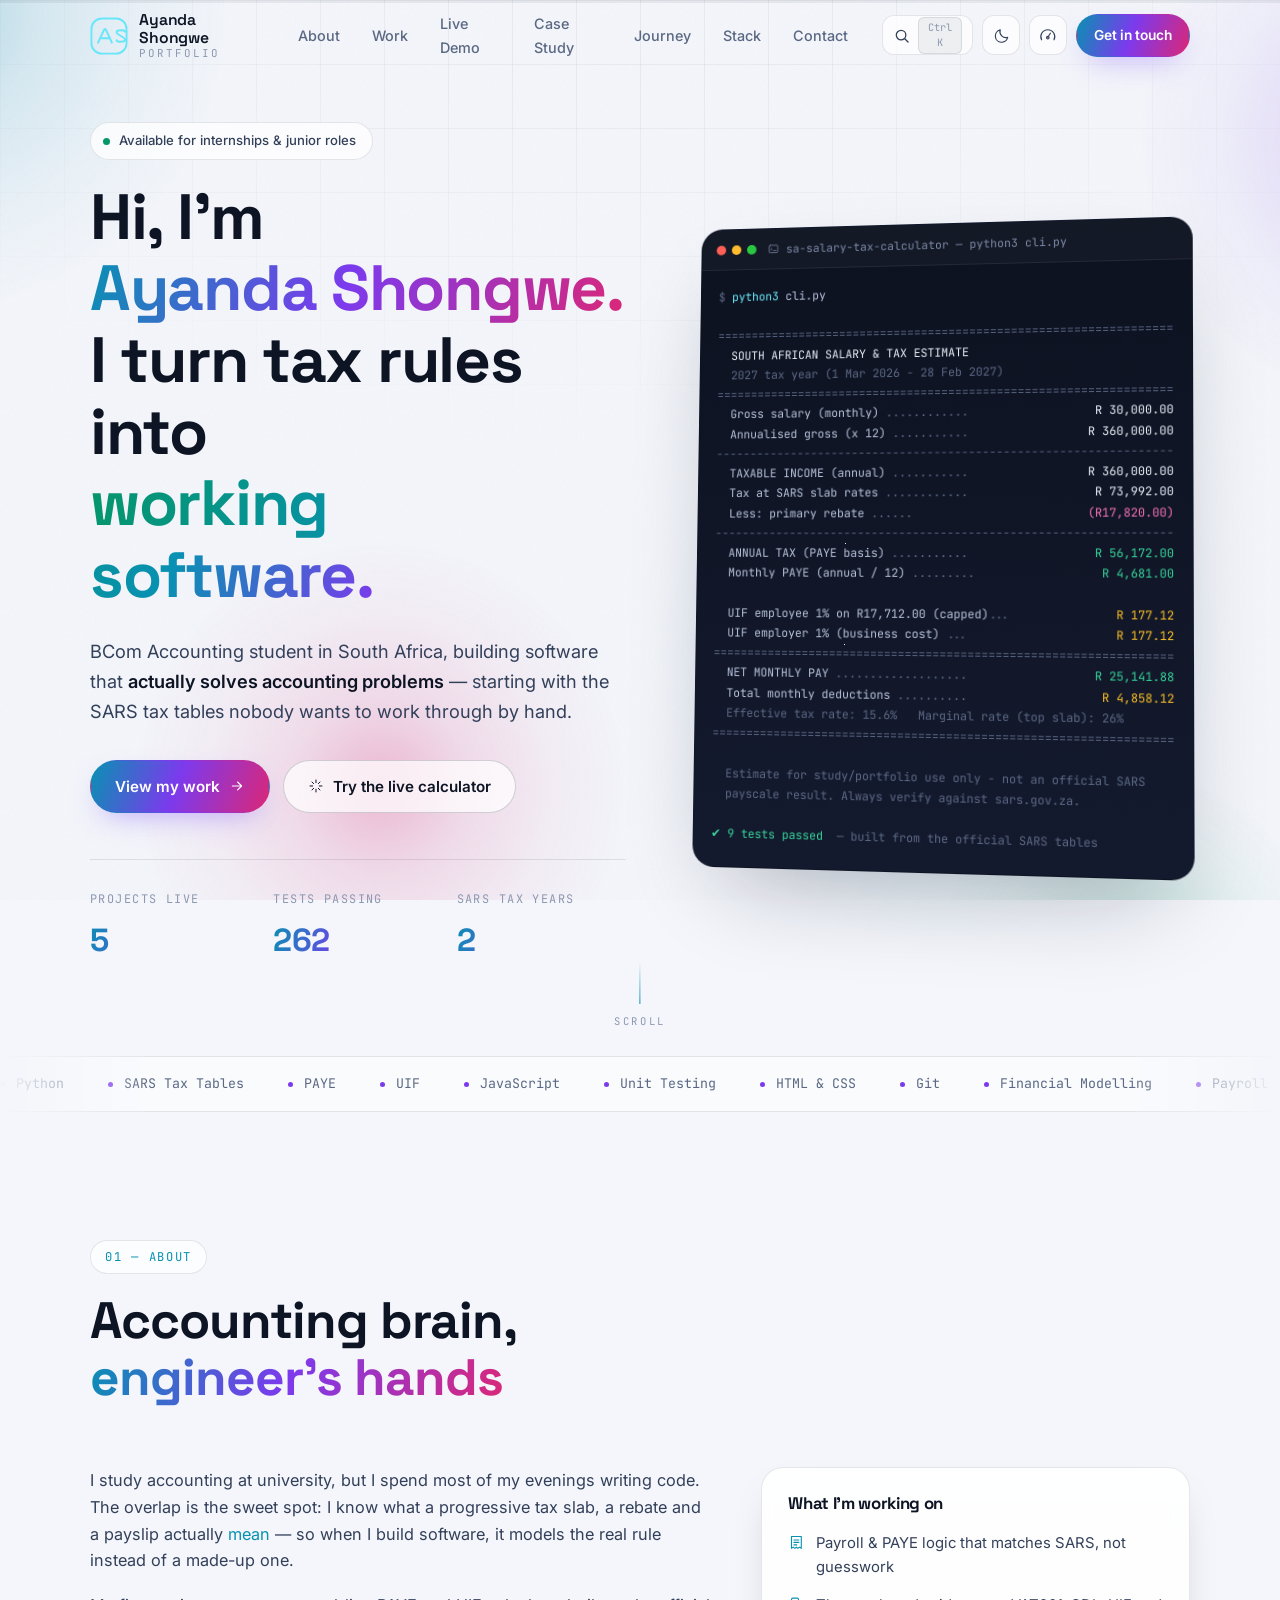
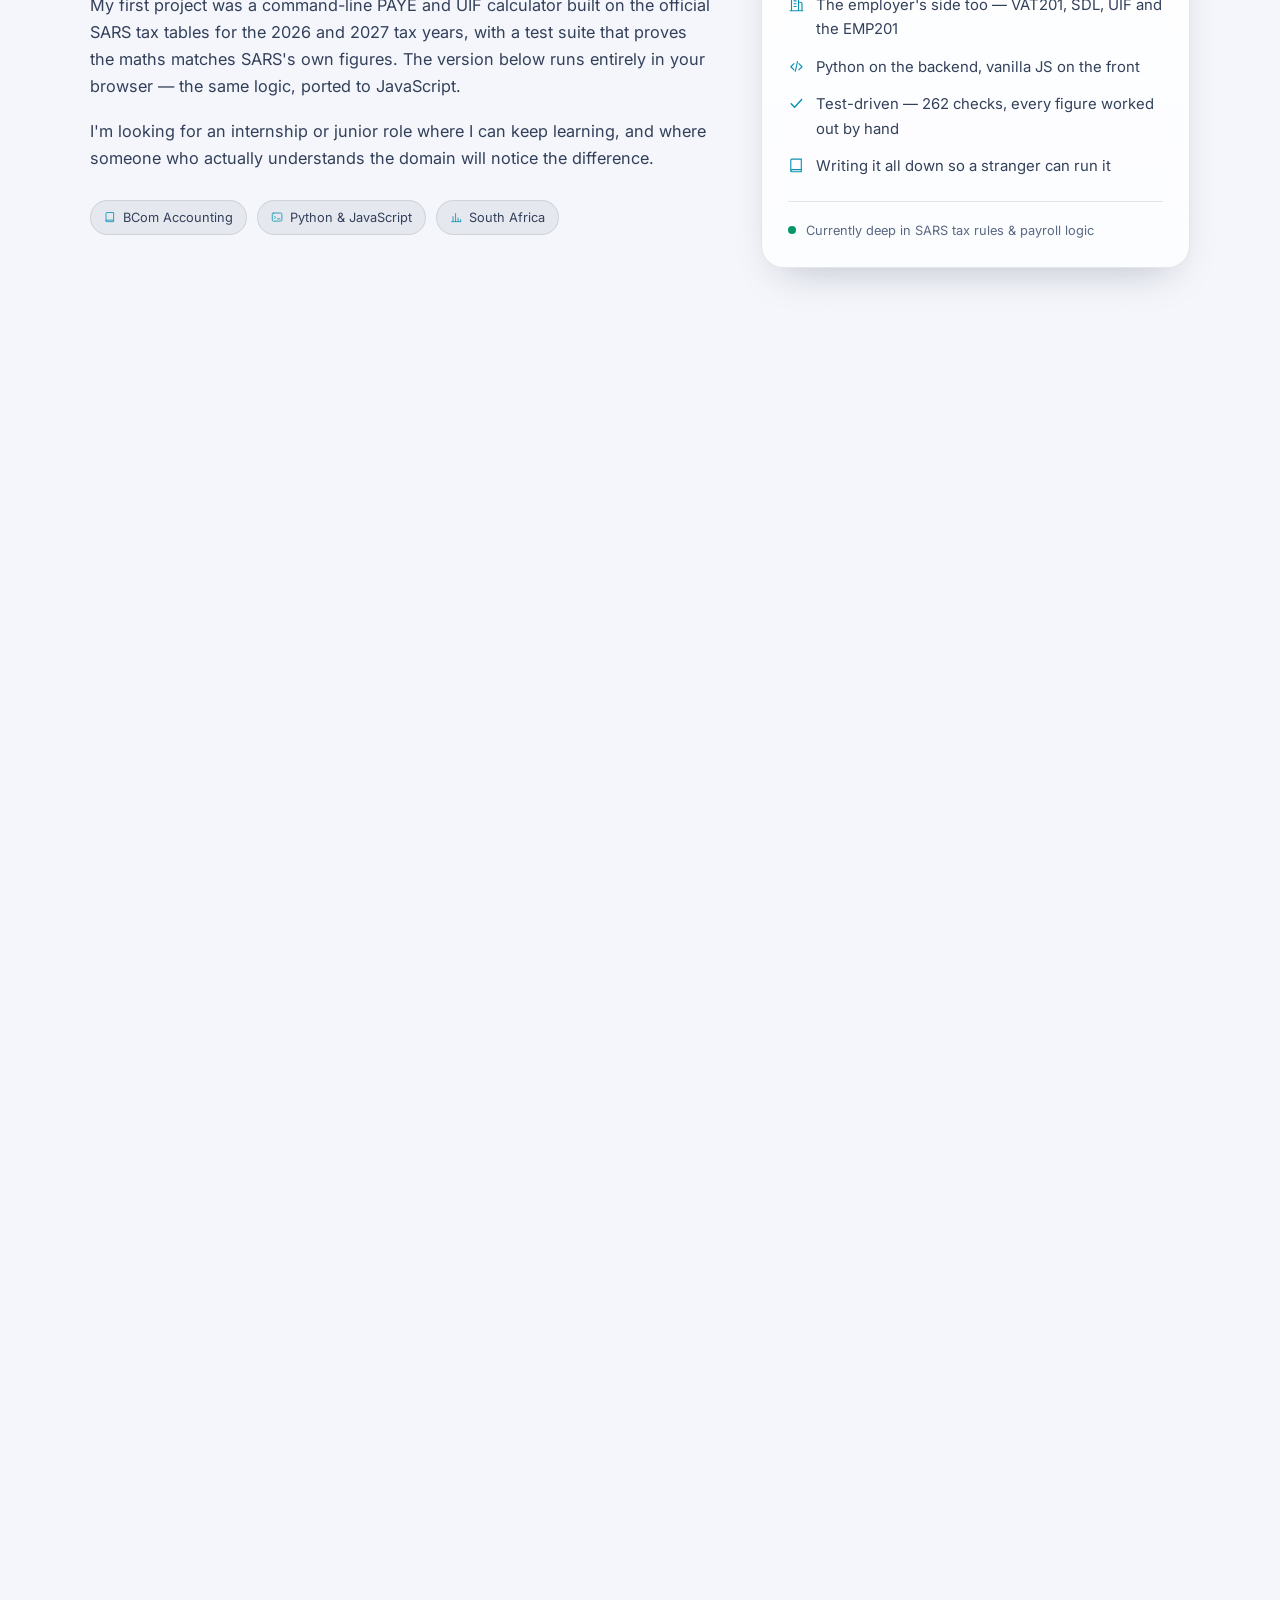
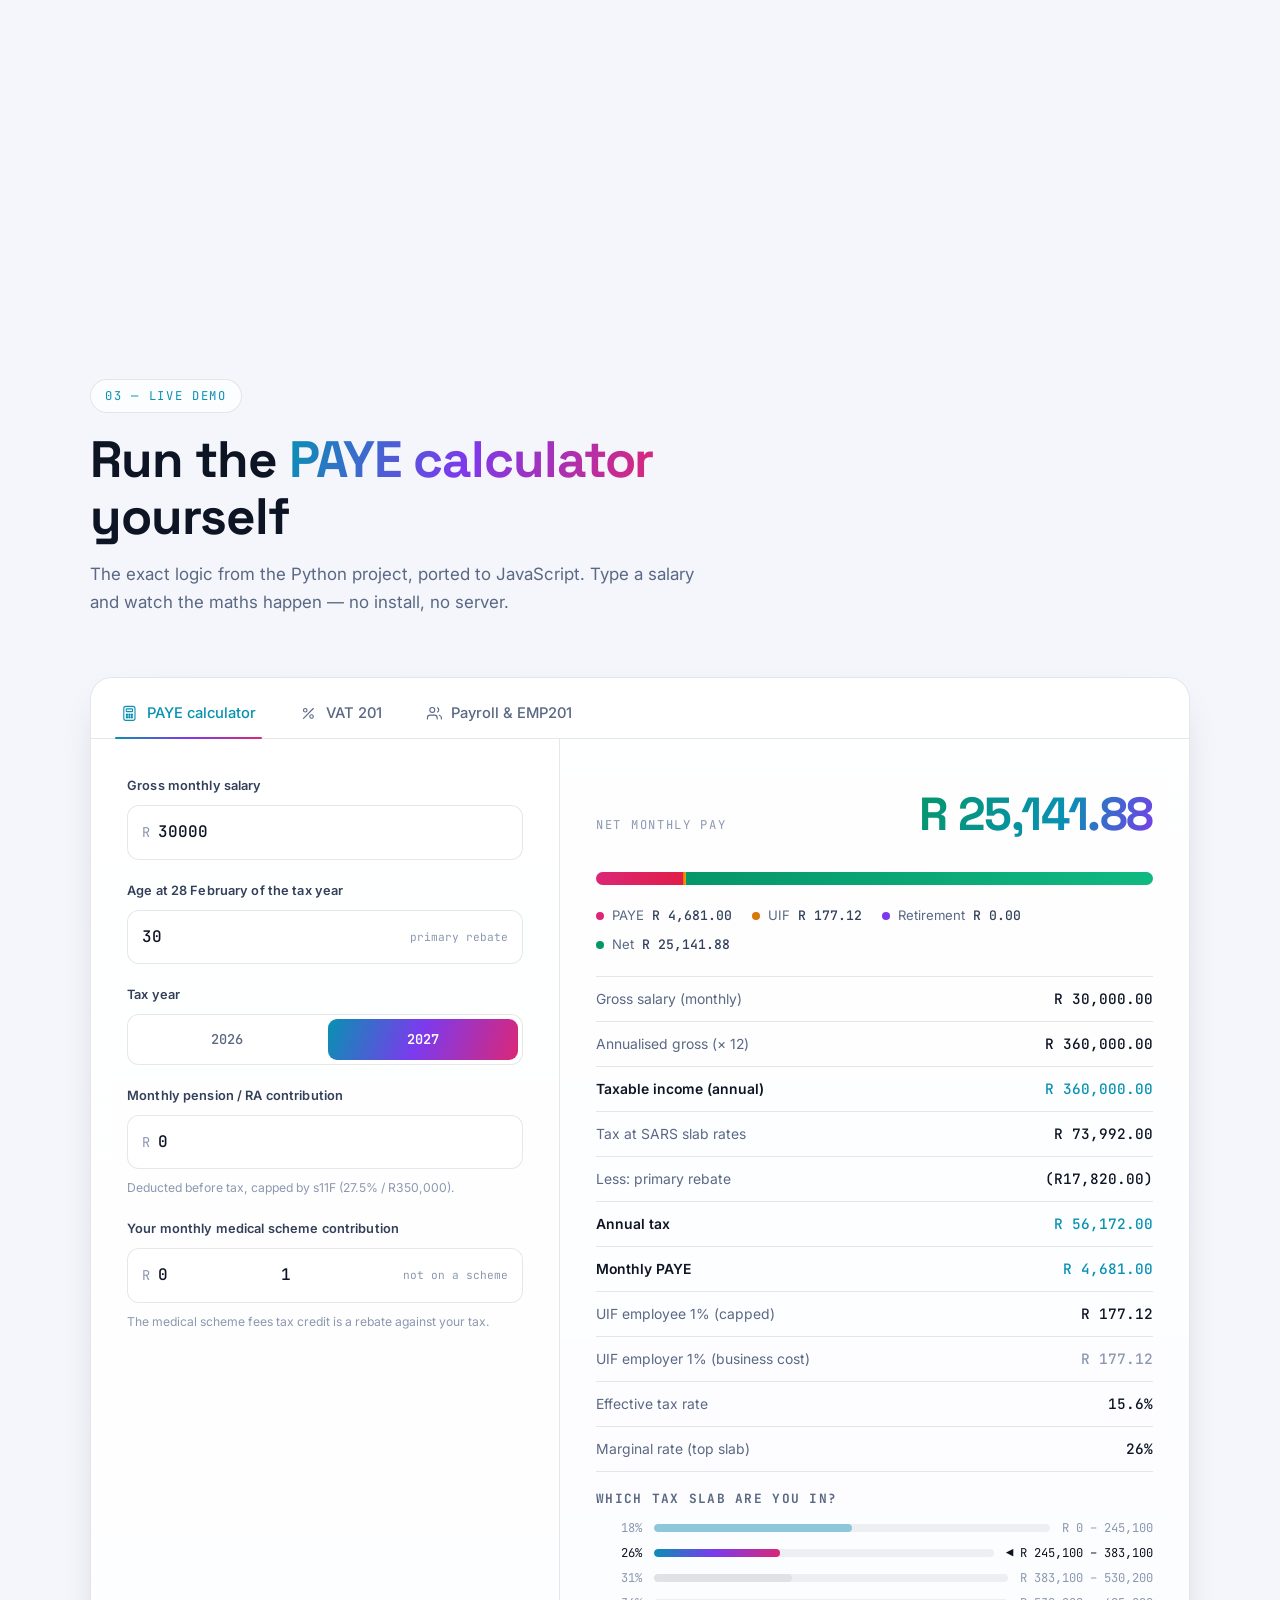
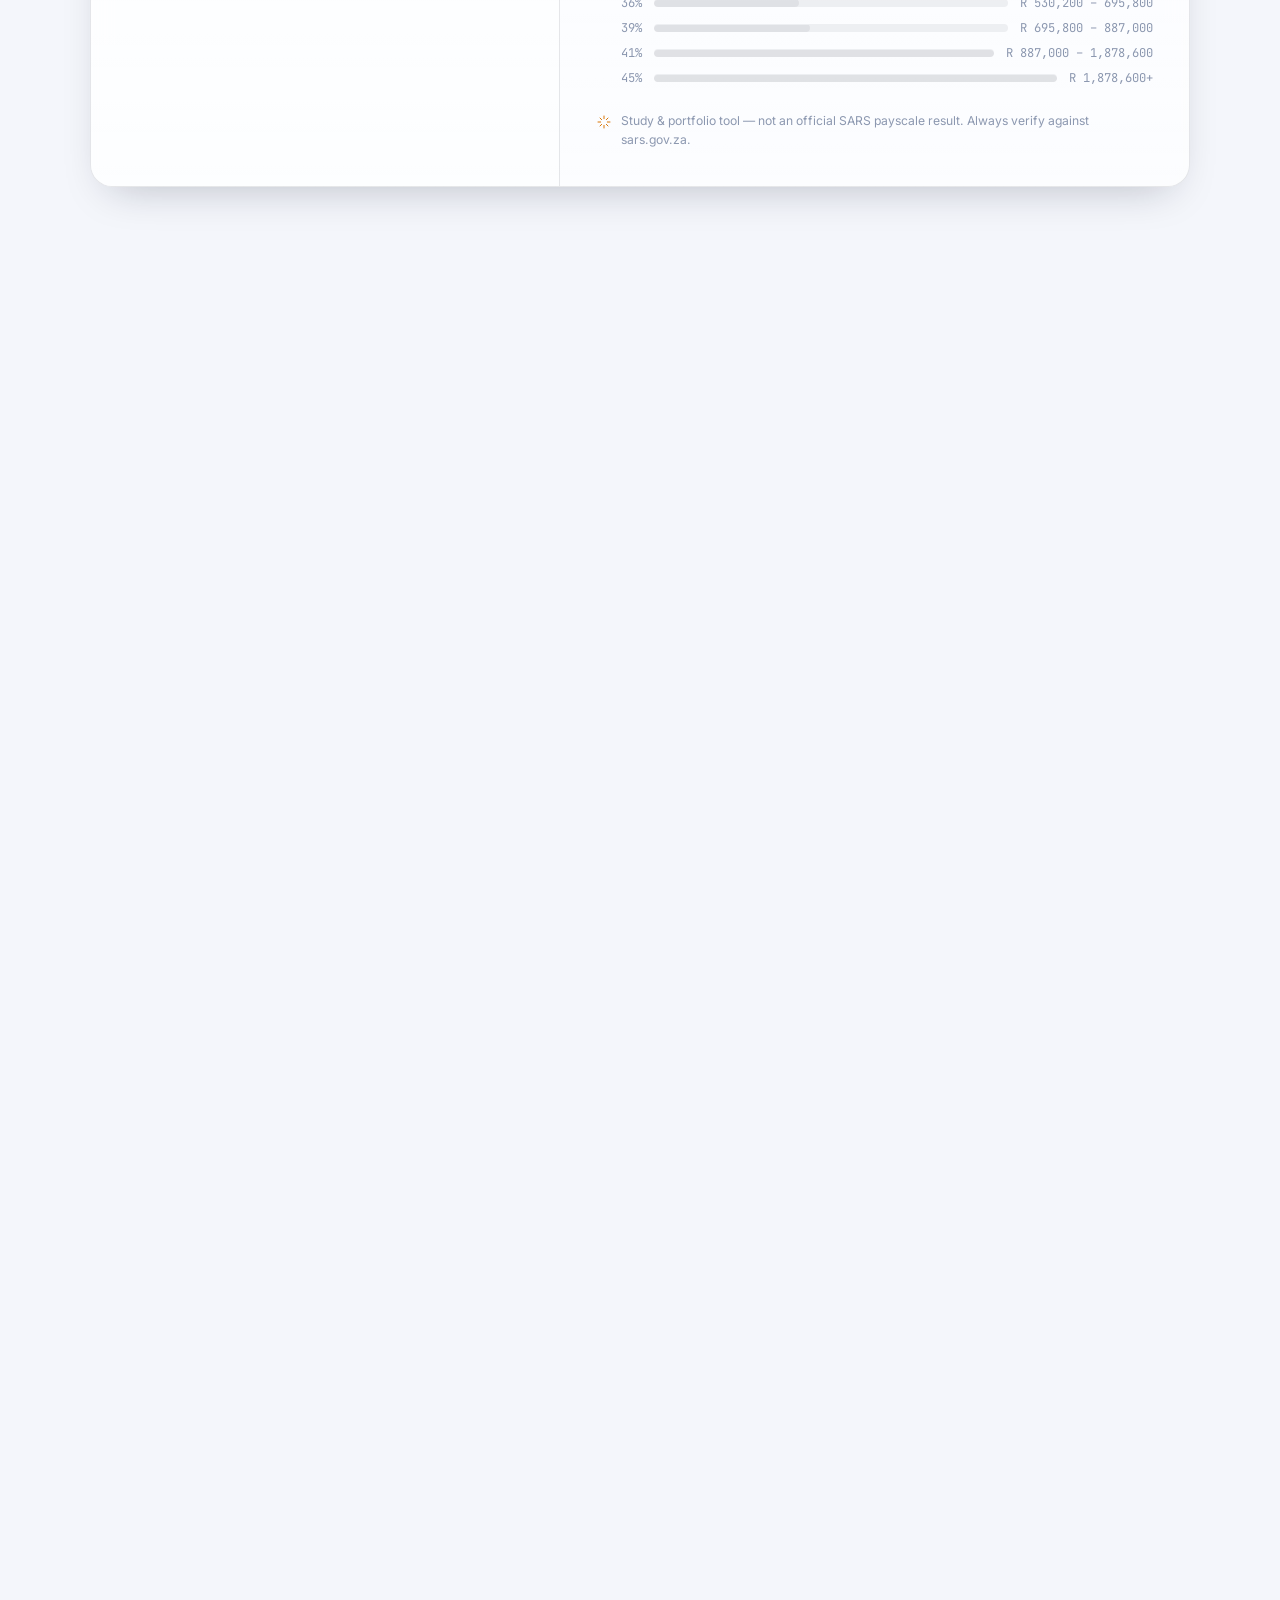
==== commit afd8d20e: "Show the right shortcut key for the platform, set the real email, and hide LinkedIn until there is o" ====
--- a/portfolio/index.html
+++ b/portfolio/index.html
@@ -14,14 +14,14 @@
 <!-- The social preview image has to be an ABSOLUTE url - Facebook,
      LinkedIn, X and WhatsApp all ignore a relative one. Change these
      three lines if you move the site to a custom domain. -->
-<meta property="og:url" content="https://ayanda-shongwe.github.io/sa-salary-tax-calculator/portfolio/" />
-<meta property="og:image" content="https://ayanda-shongwe.github.io/sa-salary-tax-calculator/portfolio/assets/img/og-image.png" />
+<meta property="og:url" content="https://vcfvz22rk5-debug.github.io/sa-payroll-tax-suite/" />
+<meta property="og:image" content="https://vcfvz22rk5-debug.github.io/sa-payroll-tax-suite/assets/img/og-image.png" />
 <meta property="og:image:width" content="1200" />
 <meta property="og:image:height" content="630" />
 <meta property="og:image:alt" content="Ayanda Shongwe — AS monogram on a dark gradient" />
 <meta name="twitter:card" content="summary_large_image" />
-<meta name="twitter:image" content="https://ayanda-shongwe.github.io/sa-salary-tax-calculator/portfolio/assets/img/og-image.png" />
-<link rel="canonical" href="https://ayanda-shongwe.github.io/sa-salary-tax-calculator/portfolio/" />
+<meta name="twitter:image" content="https://vcfvz22rk5-debug.github.io/sa-payroll-tax-suite/assets/img/og-image.png" />
+<link rel="canonical" href="https://vcfvz22rk5-debug.github.io/sa-payroll-tax-suite/" />
 
 <link rel="icon" href="assets/img/favicon.svg" type="image/svg+xml" />
 <link rel="preconnect" href="https://fonts.googleapis.com" />
@@ -177,9 +177,9 @@
     </nav>
 
     <div class="nav__actions">
-      <button type="button" class="icon-btn" id="cmd-trigger" title="Search (Ctrl+K)" aria-label="Open search">
+      <button type="button" class="icon-btn icon-btn--cmd" id="cmd-trigger" title="Search (Ctrl+K)" aria-label="Open search">
         <svg class="ico"><use href="#i-search"/></svg>
-        <span class="kbd">⌘K</span>
+        <span class="kbd" id="cmd-kbd">Ctrl K</span>
       </button>
       <button type="button" class="icon-btn" id="theme-toggle" title="Toggle theme" aria-label="Toggle colour theme">
         <svg class="ico ico--sun"><use href="#i-sun"/></svg>
@@ -734,7 +734,7 @@
         <div class="contact__card-glow" aria-hidden="true"></div>
         <span class="contact__label">Email me</span>
         <a class="contact__email" id="contact-email" href="#">
-          ayanda.shongwe@example.com
+          ayandayeshongwe@icloud.com
         </a>
         <button class="btn btn--ghost btn--sm" id="copy-email" type="button">
           <svg class="ico"><use href="#i-code"/></svg> Copy address
--- a/portfolio/assets/css/styles.css
+++ b/portfolio/assets/css/styles.css
@@ -352,11 +352,20 @@
   width: 40px; height: 40px; border-radius: 12px;
   border: 1px solid var(--border); background: var(--surface);
   color: var(--text-soft);
+  user-select: none;      /* clicking a button should not highlight its label */
   transition: all .25s var(--ease);
 }
 .icon-btn:hover { color: var(--a1); border-color: var(--a1); background: var(--surface-2); }
 .icon-btn .ico { font-size: 1.1rem; }
-.icon-btn .kbd { font-family: var(--ff-mono); font-size: 0.66rem; opacity: .65; }
+.icon-btn .kbd {
+  font-family: var(--ff-mono); font-size: 0.64rem; letter-spacing: .02em;
+  line-height: 1.5; padding: 2px 6px; border-radius: 6px;
+  background: var(--surface-3); border: 1px solid var(--border);
+  color: var(--faint);
+}
+/* The search button carries a key hint, so it needs to be wider than
+   the square icon buttons next to it. */
+.icon-btn--cmd { width: auto; padding: 0 10px; }
 .icon-btn.is-on { color: var(--a4); border-color: rgba(52, 211, 153, .5); background: rgba(52, 211, 153, .1); }
 
 .ico--moon { display: none; }
@@ -930,6 +939,9 @@
   .calc__form, .calc__out { padding: 22px; }
   /* the performance toggle is a nicety - the page decides for itself */
   #lite-toggle { display: none; }
+  /* the key hint would push the navigation off a narrow screen */
+  .icon-btn--cmd { width: 40px; padding: 0; }
+  .icon-btn--cmd .kbd { display: none; }
 }
 
 /* ---------- 23. CASE STUDY ---------- */
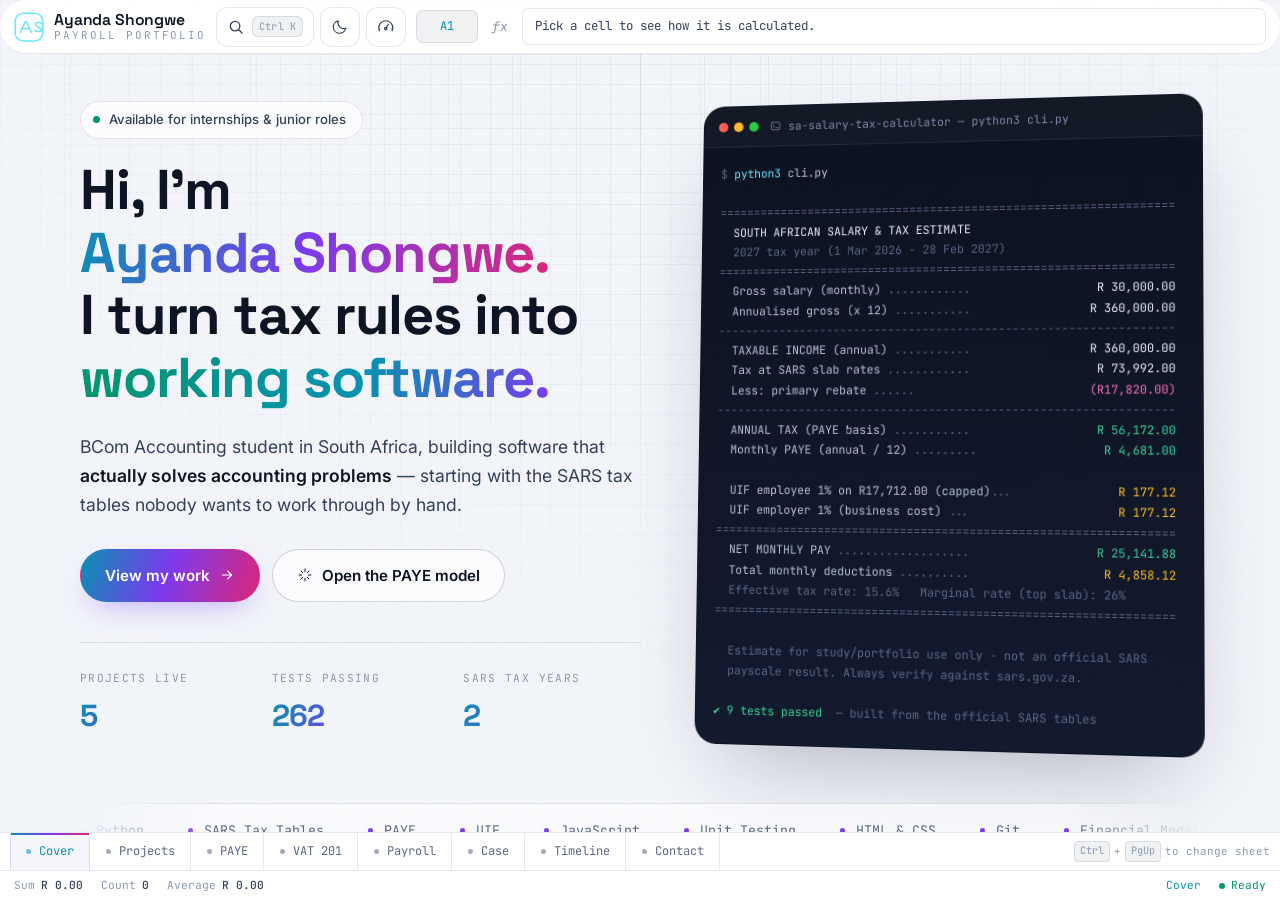
==== commit 83eb4370: "Rebuild the portfolio as a spreadsheet workbook - One formula bar, one sheet open at a time, sheet t" ====
--- a/portfolio/index.html
+++ b/portfolio/index.html
@@ -3,14 +3,14 @@
 <head>
 <meta charset="utf-8" />
 <meta name="viewport" content="width=device-width, initial-scale=1" />
-<title>Ayanda Shongwe — Portfolio</title>
-<meta name="description" content="Ayanda Shongwe — BCom Accounting student building practical software with real South African tax logic. Projects, live demos and what I learn along the way." />
+<title>Ayanda Shongwe — Payroll Portfolio</title>
+<meta name="description" content="Ayanda Shongwe — BCom Accounting student building working software with real South African tax logic. Payroll, PAYE, VAT and SARS compliance, with live models you can open." />
 <meta name="author" content="Ayanda Shongwe" />
 <meta name="theme-color" content="#05070d" />
 
 <meta property="og:type" content="website" />
-<meta property="og:title" content="Ayanda Shongwe — Portfolio" />
-<meta property="og:description" content="BCom Accounting student building practical software with real South African tax logic." />
+<meta property="og:title" content="Ayanda Shongwe — Payroll Portfolio" />
+<meta property="og:description" content="BCom Accounting student building working software with real South African tax logic." />
 <!-- The social preview image has to be an ABSOLUTE url - Facebook,
      LinkedIn, X and WhatsApp all ignore a relative one. Change these
      three lines if you move the site to a custom domain. -->
@@ -26,7 +26,7 @@
 <link rel="icon" href="assets/img/favicon.svg" type="image/svg+xml" />
 <link rel="preconnect" href="https://fonts.googleapis.com" />
 <link rel="preconnect" href="https://fonts.gstatic.com" crossorigin />
-<link href="https://fonts.googleapis.com/css2?family=Space+Grotesk:wght@500;600;700&family=Inter:wght@400;500;600&family=JetBrains+Mono:wght@400;500&display=swap" rel="stylesheet" />
+<link href="https://fonts.googleapis.com/css2?family=Space+Grotesk:wght@500;600;700&family=Inter:wght@400;500;600&family=JetBrains+Mono:wght@400;500;600&display=swap" rel="stylesheet" />
 <link rel="stylesheet" href="assets/css/styles.css" />
 
 <!-- Progressive enhancement: only hide reveal-animated content if JS is alive -->
@@ -116,643 +116,591 @@
   <symbol id="i-gauge" viewBox="0 0 24 24" fill="none" stroke="currentColor" stroke-width="1.6" stroke-linecap="round" stroke-linejoin="round">
     <path d="M3.5 17.5a9.5 9.5 0 1 1 17 0"/><path d="m12 14 3.5-5.5"/><circle cx="12" cy="14.5" r="1.7"/>
   </symbol>
+  <symbol id="i-grid" viewBox="0 0 24 24" fill="none" stroke="currentColor" stroke-width="1.6" stroke-linecap="round" stroke-linejoin="round">
+    <rect x="3" y="3" width="18" height="18" rx="2"/><path d="M3 9h18M3 15h18M9 3v18M15 3v18"/>
+  </symbol>
 </svg>
 
 <!-- ══════════════════════════════════════════════════════════════
      BACKGROUND FX
      ══════════════════════════════════════════════════════════════ -->
 <div class="fx" aria-hidden="true">
-  <div class="fx__aurora">
-    <span class="blob blob--1"></span>
-    <span class="blob blob--2"></span>
-    <span class="blob blob--3"></span>
-    <span class="blob blob--4"></span>
-  </div>
   <div class="fx__grid"></div>
   <div class="fx__noise"></div>
   <div class="fx__cursor"></div>
 </div>
 
-<a class="skip-link" href="#home">Skip to content</a>
-
-<!-- Scroll progress: how far down the page you are -->
-<div class="progress" aria-hidden="true"><span class="progress__bar" id="progress-bar"></span></div>
+<a class="skip-link" href="#sheets">Skip to content</a>
 
 <!-- Small messages, e.g. when performance mode switches itself on -->
 <div class="toast" id="toast" role="status" aria-live="polite" hidden></div>
 
 <!-- ══════════════════════════════════════════════════════════════
-     NAV
+     THE FORMULA BAR
      ══════════════════════════════════════════════════════════════ -->
-<header class="nav" id="nav">
-  <div class="container nav__inner">
-    <a href="#home" class="brand" aria-label="Ayanda Shongwe — home">
-      <span class="brand__mark" aria-hidden="true">
-        <svg viewBox="0 0 40 40" fill="none">
-          <defs>
-            <linearGradient id="bg1" x1="0" y1="0" x2="40" y2="40">
-              <stop offset="0%" stop-color="#67e8f9"/><stop offset="55%" stop-color="#a78bfa"/><stop offset="100%" stop-color="#f472b6"/>
-            </linearGradient>
-          </defs>
-          <rect x="1.5" y="1.5" width="37" height="37" rx="11" stroke="url(#bg1)" stroke-width="2"/>
-          <path d="M8.5 27 15 13h1.6L23 27M11.1 22.4h9.1" stroke="url(#bg1)" stroke-width="2.1" stroke-linecap="round" stroke-linejoin="round"/>
-          <path d="M37 15.52C37 13.28 28 13.28 28 16.08C28 18.88 37 21.12 37 23.92C37 26.72 28 26.72 28 24.48" stroke="url(#bg1)" stroke-width="2.1" stroke-linecap="round" stroke-linejoin="round"/>
-        </svg>
-      </span>
-      <span class="brand__text">
-        <strong>Ayanda Shongwe</strong>
-        <em>Portfolio</em>
-      </span>
-    </a>
-
-    <nav class="nav__links" aria-label="Primary">
-      <span class="nav__indicator" id="nav-indicator" aria-hidden="true"></span>
-      <a href="#about">About</a>
-      <a href="#work">Work</a>
-      <a href="#demo">Live Demo</a>
-      <a href="#case-study">Case Study</a>
-      <a href="#journey">Journey</a>
-      <a href="#stack">Stack</a>
-      <a href="#contact">Contact</a>
-    </nav>
-
-    <div class="nav__actions">
-      <button type="button" class="icon-btn icon-btn--cmd" id="cmd-trigger" title="Search (Ctrl+K)" aria-label="Open search">
-        <svg class="ico"><use href="#i-search"/></svg>
-        <span class="kbd" id="cmd-kbd">Ctrl K</span>
-      </button>
-      <button type="button" class="icon-btn" id="theme-toggle" title="Toggle theme" aria-label="Toggle colour theme">
-        <svg class="ico ico--sun"><use href="#i-sun"/></svg>
-        <svg class="ico ico--moon"><use href="#i-moon"/></svg>
-      </button>
-      <button type="button" class="icon-btn" id="lite-toggle" title="Performance mode" aria-label="Toggle performance mode" aria-pressed="false">
-        <svg class="ico"><use href="#i-gauge"/></svg>
-      </button>
-      <a href="#contact" class="btn btn--sm btn--primary nav__cta">Get in touch</a>
-      <button type="button" class="icon-btn nav__burger" id="burger" aria-label="Open menu" aria-expanded="false">
-        <span></span><span></span><span></span>
-      </button>
-    </div>
+<header class="bar" id="bar">
+  <div class="bar__brand">
+    <span class="brand__mark" aria-hidden="true">
+      <svg viewBox="0 0 40 40" fill="none">
+        <defs>
+          <linearGradient id="bg1" x1="0" y1="0" x2="40" y2="40">
+            <stop offset="0%" stop-color="#67e8f9"/><stop offset="55%" stop-color="#a78bfa"/><stop offset="100%" stop-color="#f472b6"/>
+          </linearGradient>
+        </defs>
+        <rect x="1.5" y="1.5" width="37" height="37" rx="11" stroke="url(#bg1)" stroke-width="2"/>
+        <path d="M8.5 27 15 13h1.6L23 27M11.1 22.4h9.1" stroke="url(#bg1)" stroke-width="2.1" stroke-linecap="round" stroke-linejoin="round"/>
+        <path d="M37 15.52C37 13.28 28 13.28 28 16.08C28 18.88 37 21.12 37 23.92C37 26.72 28 26.72 28 24.48" stroke="url(#bg1)" stroke-width="2.1" stroke-linecap="round" stroke-linejoin="round"/>
+      </svg>
+    </span>
+    <span class="brand__text">
+      <strong>Ayanda Shongwe</strong>
+      <em>Payroll Portfolio</em>
+    </span>
   </div>
+
+  <div class="bar__tools">
+    <button type="button" class="icon-btn icon-btn--cmd" id="cmd-trigger" title="Search (Ctrl+K)" aria-label="Open search">
+      <svg class="ico"><use href="#i-search"/></svg>
+      <span class="kbd" id="cmd-kbd">Ctrl K</span>
+    </button>
+    <button type="button" class="icon-btn" id="theme-toggle" title="Toggle theme" aria-label="Toggle colour theme">
+      <svg class="ico ico--sun"><use href="#i-sun"/></svg>
+      <svg class="ico ico--moon"><use href="#i-moon"/></svg>
+    </button>
+    <button type="button" class="icon-btn" id="lite-toggle" title="Performance mode" aria-label="Toggle performance mode" aria-pressed="false">
+      <svg class="ico"><use href="#i-gauge"/></svg>
+    </button>
+  </div>
+
+  <div class="bar__ref">
+    <span class="bar__name-box" id="name-box" title="The selected cell">A1</span>
+  </div>
+  <span class="bar__fx" aria-hidden="true">fx</span>
+  <div class="bar__formula" id="formula" aria-live="polite">Pick a cell to see how it is calculated.</div>
 </header>
 
-<div class="nav__drawer" id="drawer" hidden>
-  <a href="#about">About</a>
-  <a href="#work">Work</a>
-  <a href="#demo">Live Demo</a>
-  <a href="#case-study">Case Study</a>
-  <a href="#journey">Journey</a>
-  <a href="#stack">Stack</a>
-  <a href="#contact">Contact</a>
-</div>
-
-<main>
 <!-- ══════════════════════════════════════════════════════════════
-     HERO
+     THE SHEETS
      ══════════════════════════════════════════════════════════════ -->
-<section class="hero" id="home">
-  <div class="container hero__inner">
-    <div class="hero__copy">
-      <div class="pill reveal" data-reveal>
-        <span class="pill__dot"></span>
-        Available for internships &amp; junior roles
-      </div>
-
-      <h1 class="hero__title reveal" data-reveal data-reveal-delay="1">
-        <span class="line">Hi, I'm</span>
-        <span class="grad-text">Ayanda Shongwe.</span>
-        <span class="line">I turn tax rules into</span>
-        <span class="grad-text grad-text--2">working software.</span>
-      </h1>
-
-      <p class="hero__lead reveal" data-reveal data-reveal-delay="2">
-        BCom Accounting student in South Africa, building software that
-        <strong>actually solves accounting problems</strong> — starting with
-        the SARS tax tables nobody wants to work through by hand.
-      </p>
-
-      <div class="hero__cta reveal" data-reveal data-reveal-delay="3">
-        <a href="#work" class="btn btn--primary">
-          View my work <svg class="ico"><use href="#i-arrow"/></svg>
-        </a>
-        <a href="#demo" class="btn btn--ghost">
-          <svg class="ico"><use href="#i-spark"/></svg> Try the live calculator
-        </a>
-      </div>
-
-      <dl class="hero__stats reveal" data-reveal data-reveal-delay="4" id="hero-stats"></dl>
-    </div>
-
-    <div class="hero__visual reveal" data-reveal data-reveal-delay="3">
-      <div class="term" id="term">
-        <div class="term__bar">
-          <span class="term__dots"><i></i><i></i><i></i></span>
-          <span class="term__title">
-            <svg class="ico"><use href="#i-terminal"/></svg>
-            sa-salary-tax-calculator — python3 cli.py
+<main class="sheets" id="sheets">
+
+  <!-- ── COVER ──────────────────────────────────────────────────── -->
+  <section class="sheet is-active" data-sheet="cover" aria-label="Cover">
+    <div class="sheet__inner">
+      <div class="cover">
+        <div class="cover__left">
+          <span class="cover__eyebrow">
+            <span class="pill__dot"></span>
+            Available for internships &amp; junior roles
           </span>
-        </div>
-        <pre class="term__body" id="term-body"></pre>
-      </div>
-      <div class="hero__glow" aria-hidden="true"></div>
-    </div>
-  </div>
-
-  <a href="#about" class="scroll-cue" aria-label="Scroll to about">
-    <span class="scroll-cue__line"></span>
-    <span class="scroll-cue__text">scroll</span>
-  </a>
-</section>
-
-<!-- ══════════════════════════════════════════════════════════════
-     MARQUEE
-     ══════════════════════════════════════════════════════════════ -->
-<div class="marquee" aria-hidden="true">
-  <div class="marquee__track" id="marquee-track"></div>
-</div>
-
-<!-- ══════════════════════════════════════════════════════════════
-     ABOUT
-     ══════════════════════════════════════════════════════════════ -->
-<section class="section" id="about">
-  <div class="container">
-    <div class="section__head reveal" data-reveal>
-      <span class="eyebrow">01 — About</span>
-      <h2 class="section__title">Accounting brain, <span class="grad-text">engineer's hands</span></h2>
-    </div>
-
-    <div class="about">
-      <div class="about__text reveal" data-reveal>
-        <p>
-          I study accounting at university, but I spend most of my evenings
-          writing code. The overlap is the sweet spot: I know what a
-          progressive tax slab, a rebate and a payslip actually
-          <em>mean</em> — so when I build software, it models the real
-          rule instead of a made-up one.
+          <h1 class="cover__title">
+            <span class="line">Hi, I'm</span>
+            <span class="grad-text">Ayanda Shongwe.</span>
+            <span class="line">I turn tax rules into</span>
+            <span class="grad-text grad-text--2">working software.</span>
+          </h1>
+          <p class="cover__lead">
+            BCom Accounting student in South Africa, building software that
+            <strong>actually solves accounting problems</strong> — starting with
+            the SARS tax tables nobody wants to work through by hand.
+          </p>
+          <div class="cover__cta">
+            <button class="btn btn--primary" type="button" data-goto="projects">
+              View my work <svg class="ico"><use href="#i-arrow"/></svg>
+            </button>
+            <button class="btn btn--ghost" type="button" data-goto="paye">
+              <svg class="ico"><use href="#i-spark"/></svg> Open the PAYE model
+            </button>
+          </div>
+          <dl class="cover__stats" id="hero-stats"></dl>
+        </div>
+
+        <div class="cover__right">
+          <div class="term" id="term">
+            <div class="term__bar">
+              <span class="term__dots"><i></i><i></i><i></i></span>
+              <span class="term__title">
+                <svg class="ico"><use href="#i-terminal"/></svg>
+                sa-salary-tax-calculator — python3 cli.py
+              </span>
+            </div>
+            <pre class="term__body" id="term-body"></pre>
+          </div>
+        </div>
+      </div>
+
+      <div class="marquee" aria-hidden="true">
+        <div class="marquee__track" id="marquee-track"></div>
+      </div>
+
+      <div class="about">
+        <div class="about__text">
+          <h2 class="sheet__title">Accounting brain, <span class="grad-text">engineer's hands</span></h2>
+          <p>
+            I study accounting at university, but I spend most of my evenings
+            writing code. The overlap is the sweet spot: I know what a
+            progressive tax slab, a rebate and a payslip actually
+            <em>mean</em> — so when I build software, it models the real
+            rule instead of a made-up one.
+          </p>
+          <p>
+            My first project was a command-line PAYE and UIF calculator built
+            on the official SARS tax tables for the 2026 and 2027 tax years,
+            with a test suite that proves the maths matches SARS's own
+            figures. Every model in this workbook runs the same logic, live.
+          </p>
+          <p>
+            I'm looking for an internship or junior role where I can keep
+            learning, and where someone who actually understands the domain
+            will notice the difference.
+          </p>
+          <div class="about__meta">
+            <span class="tag"><svg class="ico"><use href="#i-book"/></svg> BCom Accounting</span>
+            <span class="tag"><svg class="ico"><use href="#i-terminal"/></svg> Python &amp; JavaScript</span>
+            <span class="tag"><svg class="ico"><use href="#i-chart"/></svg> South Africa</span>
+          </div>
+        </div>
+
+        <aside class="about__card glass">
+          <h3 class="about__card-title">What I'm working on</h3>
+          <ul class="about__list" id="focus-list"></ul>
+          <div class="about__card-foot">
+            <span class="pulse" aria-hidden="true"></span>
+            Currently deep in SARS tax rules &amp; payroll logic
+          </div>
+        </aside>
+      </div>
+    </div>
+  </section>
+
+  <!-- ── PROJECTS ───────────────────────────────────────────────── -->
+  <section class="sheet" data-sheet="projects" aria-label="Selected work" hidden>
+    <div class="sheet__inner">
+      <div class="sheet__head">
+        <span class="eyebrow">02 — Selected work</span>
+        <h1 class="sheet__title">Projects that <span class="grad-text">actually run</span></h1>
+        <p class="sheet__sub">
+          Each one is built from a real problem, tested, and documented.
+          More land here as I finish them.
         </p>
-        <p>
-          My first project was a command-line PAYE and UIF calculator built
-          on the official SARS tax tables for the 2026 and 2027 tax years,
-          with a test suite that proves the maths matches SARS's own
-          figures. The version below runs entirely in your browser — the
-          same logic, ported to JavaScript.
+      </div>
+
+      <div class="filters" role="group" aria-label="Filter projects">
+        <button class="filter is-active" type="button" data-filter="all" aria-pressed="true">All</button>
+        <button class="filter" type="button" data-filter="live" aria-pressed="false">Live</button>
+        <button class="filter" type="button" data-filter="in-progress" aria-pressed="false">In progress</button>
+        <button class="filter" type="button" data-filter="planned" aria-pressed="false">Planned</button>
+      </div>
+
+      <div class="grid grid--projects" id="project-grid"></div>
+      <p class="grid__empty" id="project-empty" hidden>Nothing here yet — check back soon.</p>
+    </div>
+  </section>
+
+  <!-- ── PAYE MODEL ─────────────────────────────────────────────── -->
+  <section class="sheet" data-sheet="paye" aria-label="PAYE model" hidden>
+    <div class="sheet__inner">
+      <div class="sheet__head">
+        <span class="eyebrow">03 — Live model</span>
+        <h1 class="sheet__title">The <span class="grad-text">PAYE model</span></h1>
+        <p class="sheet__sub">
+          The exact logic from the Python project, ported to JavaScript.
+          Type a salary and watch the maths happen — no install, no server.
         </p>
-        <p>
-          I'm looking for an internship or junior role where I can keep
-          learning, and where someone who actually understands the domain
-          will notice the difference.
-        </p>
-
-        <div class="about__meta">
-          <span class="tag"><svg class="ico"><use href="#i-book"/></svg> BCom Accounting</span>
-          <span class="tag"><svg class="ico"><use href="#i-terminal"/></svg> Python &amp; JavaScript</span>
-          <span class="tag"><svg class="ico"><use href="#i-chart"/></svg> South Africa</span>
-        </div>
-      </div>
-
-      <aside class="about__card glass reveal" data-reveal data-reveal-delay="1">
-        <h3 class="about__card-title">What I'm working on</h3>
-        <ul class="about__list" id="focus-list"></ul>
-        <div class="about__card-foot">
-          <span class="pulse" aria-hidden="true"></span>
-          Currently deep in SARS tax rules &amp; payroll logic
-        </div>
-      </aside>
-    </div>
-  </div>
-</section>
-
-<!-- ══════════════════════════════════════════════════════════════
-     PROJECTS
-     ══════════════════════════════════════════════════════════════ -->
-<section class="section" id="work">
-  <div class="container">
-    <div class="section__head reveal" data-reveal>
-      <span class="eyebrow">02 — Selected work</span>
-      <h2 class="section__title">Projects that <span class="grad-text">actually run</span></h2>
-      <p class="section__sub">
-        Each one is built from a real problem, tested, and documented.
-        More land here as I finish them.
-      </p>
-    </div>
-
-    <div class="filters reveal" data-reveal role="group" aria-label="Filter projects">
-      <button class="filter is-active" type="button" data-filter="all" aria-pressed="true">All</button>
-      <button class="filter" type="button" data-filter="live" aria-pressed="false">Live</button>
-      <button class="filter" type="button" data-filter="in-progress" aria-pressed="false">In progress</button>
-      <button class="filter" type="button" data-filter="planned" aria-pressed="false">Planned</button>
-    </div>
-
-    <div class="grid grid--projects" id="project-grid"></div>
-
-    <p class="grid__empty" id="project-empty" hidden>Nothing here yet — check back soon.</p>
-  </div>
-</section>
-
-<!-- ══════════════════════════════════════════════════════════════
-     LIVE DEMO
-     ══════════════════════════════════════════════════════════════ -->
-<section class="section" id="demo">
-  <div class="container">
-    <div class="section__head reveal" data-reveal>
-      <span class="eyebrow">03 — Live demo</span>
-      <h2 class="section__title">Run the <span class="grad-text">PAYE calculator</span> yourself</h2>
-      <p class="section__sub">
-        The exact logic from the Python project, ported to JavaScript.
-        Type a salary and watch the maths happen — no install, no server.
-      </p>
-    </div>
-
-    <div class="demo glass reveal" data-reveal>
-      <div class="demo__tabs" role="tablist" aria-label="Live demos">
-        <button class="demo__tab is-active" type="button" role="tab" id="tab-paye"
-                aria-controls="panel-paye" aria-selected="true" data-tab="paye">
-          <svg class="ico"><use href="#i-calculator"/></svg>
-          <span>PAYE calculator</span>
-        </button>
-        <button class="demo__tab" type="button" role="tab" id="tab-vat"
-                aria-controls="panel-vat" aria-selected="false" tabindex="-1" data-tab="vat">
-          <svg class="ico"><use href="#i-percent"/></svg>
-          <span>VAT 201</span>
-        </button>
-        <button class="demo__tab" type="button" role="tab" id="tab-payroll"
-                aria-controls="panel-payroll" aria-selected="false" tabindex="-1" data-tab="payroll">
-          <svg class="ico"><use href="#i-users"/></svg>
-          <span>Payroll &amp; EMP201</span>
-        </button>
-      </div>
-
-      <!-- ── PAYE ─────────────────────────────────────────────────── -->
-      <div class="demo__panel" role="tabpanel" id="panel-paye" aria-labelledby="tab-paye">
-        <div class="calc">
-          <form class="calc__form" id="calc-form" autocomplete="off">
-            <div class="field">
-              <label for="c-salary">Gross monthly salary</label>
-              <div class="input-wrap">
-                <span class="input-prefix">R</span>
-                <input type="number" id="c-salary" value="30000" min="0" step="500" inputmode="decimal" />
-              </div>
-            </div>
-
-            <div class="field">
-              <label for="c-age">Age at 28 February of the tax year</label>
-              <div class="input-wrap">
-                <input type="number" id="c-age" value="30" min="18" max="99" step="1" inputmode="numeric" />
-                <span class="input-suffix" id="c-age-note">primary rebate</span>
-              </div>
-            </div>
-
-            <div class="field">
-              <span class="field__label" id="taxyear-label">Tax year</span>
-              <div class="segmented" role="radiogroup" aria-labelledby="taxyear-label">
-                <label class="seg">
-                  <input type="radio" name="taxyear" value="2026" />
-                  <span>2026</span>
-                </label>
-                <label class="seg">
-                  <input type="radio" name="taxyear" value="2027" checked />
-                  <span>2027</span>
-                </label>
-              </div>
-            </div>
-
-            <div class="field">
-              <label for="c-ra">Monthly pension / RA contribution</label>
-              <div class="input-wrap">
-                <span class="input-prefix">R</span>
-                <input type="number" id="c-ra" value="0" min="0" step="100" inputmode="decimal" />
-              </div>
-              <p class="field__hint" id="c-ra-hint">Deducted before tax, capped by s11F.</p>
-            </div>
-
-            <div class="field">
-              <label for="c-medical">Your monthly medical scheme contribution</label>
-              <div class="input-wrap">
-                <span class="input-prefix">R</span>
-                <input type="number" id="c-medical" value="0" min="0" step="100" inputmode="decimal" />
-                <input type="number" id="c-dependants" value="1" min="0" max="20" step="1"
-                       inputmode="numeric" aria-label="People on the medical scheme, including you" />
-                <span class="input-suffix" id="c-medical-note">on scheme</span>
-              </div>
-              <p class="field__hint">The medical scheme fees tax credit is a rebate against your tax.</p>
-            </div>
-          </form>
-
-          <div class="calc__out">
-            <div class="calc__headline">
-              <span class="calc__label">Net monthly pay</span>
-              <span class="calc__net" id="o-net">R 0.00</span>
-            </div>
-
-            <div class="bar" id="o-bar" role="img" aria-label="Breakdown of gross salary">
-              <span class="bar__seg bar__seg--tax" id="o-seg-tax"></span>
-              <span class="bar__seg bar__seg--uif" id="o-seg-uif"></span>
-              <span class="bar__seg bar__seg--ra" id="o-seg-ra"></span>
-              <span class="bar__seg bar__seg--net" id="o-seg-net"></span>
-            </div>
-
-            <ul class="legend">
-              <li><i class="dot dot--tax"></i> PAYE <b id="o-paye">R 0.00</b></li>
-              <li><i class="dot dot--uif"></i> UIF <b id="o-uif">R 0.00</b></li>
-              <li><i class="dot dot--ra"></i> Retirement <b id="o-ra">R 0.00</b></li>
-              <li><i class="dot dot--net"></i> Net <b id="o-net-legend">R 0.00</b></li>
-            </ul>
-
-            <dl class="calc__rows" id="o-rows"></dl>
-
-            <div class="calc__slabs">
-              <h4>Which tax slab are you in?</h4>
-              <div class="slabs" id="o-slabs"></div>
-            </div>
-
-            <p class="calc__disclaimer">
-              <svg class="ico"><use href="#i-spark"/></svg>
-              Study &amp; portfolio tool — not an official SARS payscale result.
-              Always verify against sars.gov.za.
-            </p>
-          </div>
-        </div>
-      </div>
-
-      <!-- ── VAT 201 ──────────────────────────────────────────────── -->
-      <div class="demo__panel" role="tabpanel" id="panel-vat" aria-labelledby="tab-vat" hidden>
-        <div class="calc">
-          <form class="calc__form" id="vat-form" autocomplete="off">
-            <div class="field">
-              <label for="v-sales">Taxable supplies (your sales, no VAT)</label>
-              <div class="input-wrap">
-                <span class="input-prefix">R</span>
-                <input type="number" id="v-sales" value="150000" min="0" step="1000" inputmode="decimal" />
-              </div>
-            </div>
-
-            <div class="field">
-              <label for="v-purchases">Taxable purchases you can claim back</label>
-              <div class="input-wrap">
-                <span class="input-prefix">R</span>
-                <input type="number" id="v-purchases" value="75000" min="0" step="1000" inputmode="decimal" />
-              </div>
-            </div>
-
-            <div class="field">
-              <span class="field__label" id="vatyear-label">Tax year</span>
-              <div class="segmented" role="radiogroup" aria-labelledby="vatyear-label">
-                <label class="seg">
-                  <input type="radio" name="vatyear" value="2026" />
-                  <span>2026</span>
-                </label>
-                <label class="seg">
-                  <input type="radio" name="vatyear" value="2027" checked />
-                  <span>2027</span>
-                </label>
-              </div>
-            </div>
-
-            <div class="field">
-              <label for="v-turnover">Annual taxable supplies (12 months)</label>
-              <div class="input-wrap">
-                <span class="input-prefix">R</span>
-                <input type="number" id="v-turnover" value="2400000" min="0" step="50000" inputmode="decimal" />
-              </div>
-              <p class="field__hint" id="v-reg-hint">Checking the registration thresholds…</p>
-            </div>
-          </form>
-
-          <div class="calc__out">
-            <div class="calc__headline">
-              <span class="calc__label" id="v-net-label">Net VAT payable to SARS</span>
-              <span class="calc__net" id="v-net">R 0.00</span>
-            </div>
-
-            <div class="bar" id="v-bar" role="img" aria-label="Output tax against input tax">
-              <span class="bar__seg bar__seg--out" id="v-seg-out"></span>
-              <span class="bar__seg bar__seg--in" id="v-seg-in"></span>
-            </div>
-
-            <ul class="legend">
-              <li><i class="dot dot--out"></i> Output tax <b id="v-output">R 0.00</b></li>
-              <li><i class="dot dot--in"></i> Input tax <b id="v-input">R 0.00</b></li>
-            </ul>
-
-            <dl class="calc__rows" id="v-rows"></dl>
-
-            <div class="calc__slabs">
-              <h4>VAT periods &amp; deadlines</h4>
-              <ul class="periods" id="v-periods"></ul>
-            </div>
-
-            <p class="calc__disclaimer">
-              <svg class="ico"><use href="#i-shield"/></svg>
-              The VAT201 for a bi-monthly period is due in the month after the
-              period ends. Always verify against sars.gov.za.
-            </p>
-          </div>
-        </div>
-      </div>
-
-      <!-- ── PAYROLL ──────────────────────────────────────────────── -->
-      <div class="demo__panel" role="tabpanel" id="panel-payroll" aria-labelledby="tab-payroll" hidden>
-        <div class="payroll">
-          <div class="payroll__bar">
-            <div class="payroll__bar-copy">
-              <h3 class="payroll__title">A five-employee payroll run</h3>
-              <p class="payroll__sub">
-                The same demo data as <code>data/employees.csv</code> in the Python
-                project. Every figure below is calculated live.
-              </p>
-            </div>
-            <div class="field field--inline">
-              <label for="p-month">Payroll month</label>
-              <input type="month" id="p-month" value="2026-10" />
-            </div>
-          </div>
-
-          <div class="payroll__grid">
-            <div class="payroll__table-wrap">
-              <table class="ledger">
-                <caption class="sr-only">Payslips for the five demo employees</caption>
-                <thead>
-                  <tr>
-                    <th scope="col">Employee</th>
-                    <th scope="col" class="num">Gross</th>
-                    <th scope="col" class="num">PAYE</th>
-                    <th scope="col" class="num">UIF</th>
-                    <th scope="col" class="num">SDL</th>
-                    <th scope="col" class="num">Net pay</th>
-                  </tr>
-                </thead>
-                <tbody id="p-rows"></tbody>
-                <tfoot id="p-foot"></tfoot>
-              </table>
-            </div>
-
-            <aside class="payroll__cards" id="p-cards"></aside>
+      </div>
+
+      <div class="calc glass">
+        <form class="calc__form" id="calc-form" autocomplete="off">
+          <div class="field">
+            <label for="c-salary">Gross monthly salary</label>
+            <div class="input-wrap">
+              <span class="input-prefix">R</span>
+              <input type="number" id="c-salary" value="30000" min="0" step="500" inputmode="decimal" />
+            </div>
+          </div>
+
+          <div class="field">
+            <label for="c-age">Age at 28 February of the tax year</label>
+            <div class="input-wrap">
+              <input type="number" id="c-age" value="30" min="18" max="99" step="1" inputmode="numeric" />
+              <span class="input-suffix" id="c-age-note">primary rebate</span>
+            </div>
+          </div>
+
+          <div class="field">
+            <span class="field__label" id="taxyear-label">Tax year</span>
+            <div class="segmented" role="radiogroup" aria-labelledby="taxyear-label">
+              <label class="seg">
+                <input type="radio" name="taxyear" value="2026" />
+                <span>2026</span>
+              </label>
+              <label class="seg">
+                <input type="radio" name="taxyear" value="2027" checked />
+                <span>2027</span>
+              </label>
+            </div>
+          </div>
+
+          <div class="field">
+            <label for="c-ra">Monthly pension / RA contribution</label>
+            <div class="input-wrap">
+              <span class="input-prefix">R</span>
+              <input type="number" id="c-ra" value="0" min="0" step="100" inputmode="decimal" />
+            </div>
+            <p class="field__hint" id="c-ra-hint">Deducted before tax, capped by s11F.</p>
+          </div>
+
+          <div class="field">
+            <label for="c-medical">Your monthly medical scheme contribution</label>
+            <div class="input-wrap">
+              <span class="input-prefix">R</span>
+              <input type="number" id="c-medical" value="0" min="0" step="100" inputmode="decimal" />
+              <input type="number" id="c-dependants" value="1" min="0" max="20" step="1"
+                     inputmode="numeric" aria-label="People on the medical scheme, including you" />
+              <span class="input-suffix" id="c-medical-note">on scheme</span>
+            </div>
+            <p class="field__hint">The medical scheme fees tax credit is a rebate against your tax.</p>
+          </div>
+        </form>
+
+        <div class="calc__out">
+          <div class="calc__headline">
+            <span class="calc__label">Net monthly pay</span>
+            <span class="calc__net" id="o-net">R 0.00</span>
+          </div>
+
+          <div class="bar" id="o-bar" role="img" aria-label="Breakdown of gross salary">
+            <span class="bar__seg bar__seg--tax" id="o-seg-tax"></span>
+            <span class="bar__seg bar__seg--uif" id="o-seg-uif"></span>
+            <span class="bar__seg bar__seg--ra" id="o-seg-ra"></span>
+            <span class="bar__seg bar__seg--net" id="o-seg-net"></span>
+          </div>
+
+          <ul class="legend">
+            <li><i class="dot dot--tax"></i> PAYE <b id="o-paye">R 0.00</b></li>
+            <li><i class="dot dot--uif"></i> UIF <b id="o-uif">R 0.00</b></li>
+            <li><i class="dot dot--ra"></i> Retirement <b id="o-ra">R 0.00</b></li>
+            <li><i class="dot dot--net"></i> Net <b id="o-net-legend">R 0.00</b></li>
+          </ul>
+
+          <dl class="calc__rows" id="o-rows"></dl>
+
+          <div class="calc__slabs">
+            <h4>Which tax slab are you in?</h4>
+            <div class="slabs" id="o-slabs"></div>
           </div>
 
           <p class="calc__disclaimer">
             <svg class="ico"><use href="#i-spark"/></svg>
-            SDL is 1% of the leviable amount and is a business cost — employers
-            with an annual payroll below R500 000 are exempt.
-          </p>
-        </div>
-      </div>
-    </div>
+            Study &amp; portfolio tool — not an official SARS payscale result.
+            Always verify against sars.gov.za.
+          </p>
+        </div>
+      </div>
+    </div>
+  </section>
+
+  <!-- ── VAT 201 MODEL ──────────────────────────────────────────── -->
+  <section class="sheet" data-sheet="vat" aria-label="VAT 201 model" hidden>
+    <div class="sheet__inner">
+      <div class="sheet__head">
+        <span class="eyebrow">04 — Live model</span>
+        <h1 class="sheet__title">The <span class="grad-text">VAT 201</span> model</h1>
+        <p class="sheet__sub">
+          Output tax less input tax at 15%, the six bi-monthly periods, and
+          the date each return is actually due.
+        </p>
+      </div>
+
+      <div class="calc glass">
+        <form class="calc__form" id="vat-form" autocomplete="off">
+          <div class="field">
+            <label for="v-sales">Taxable supplies (your sales, no VAT)</label>
+            <div class="input-wrap">
+              <span class="input-prefix">R</span>
+              <input type="number" id="v-sales" value="150000" min="0" step="1000" inputmode="decimal" />
+            </div>
+          </div>
+
+          <div class="field">
+            <label for="v-purchases">Taxable purchases you can claim back</label>
+            <div class="input-wrap">
+              <span class="input-prefix">R</span>
+              <input type="number" id="v-purchases" value="75000" min="0" step="1000" inputmode="decimal" />
+            </div>
+          </div>
+
+          <div class="field">
+            <span class="field__label" id="vatyear-label">Tax year</span>
+            <div class="segmented" role="radiogroup" aria-labelledby="vatyear-label">
+              <label class="seg">
+                <input type="radio" name="vatyear" value="2026" />
+                <span>2026</span>
+              </label>
+              <label class="seg">
+                <input type="radio" name="vatyear" value="2027" checked />
+                <span>2027</span>
+              </label>
+            </div>
+          </div>
+
+          <div class="field">
+            <label for="v-turnover">Annual taxable supplies (12 months)</label>
+            <div class="input-wrap">
+              <span class="input-prefix">R</span>
+              <input type="number" id="v-turnover" value="2400000" min="0" step="50000" inputmode="decimal" />
+            </div>
+            <p class="field__hint" id="v-reg-hint">Checking the registration thresholds…</p>
+          </div>
+        </form>
+
+        <div class="calc__out">
+          <div class="calc__headline">
+            <span class="calc__label" id="v-net-label">Net VAT payable to SARS</span>
+            <span class="calc__net" id="v-net">R 0.00</span>
+          </div>
+
+          <div class="bar" id="v-bar" role="img" aria-label="Output tax against input tax">
+            <span class="bar__seg bar__seg--out" id="v-seg-out"></span>
+            <span class="bar__seg bar__seg--in" id="v-seg-in"></span>
+          </div>
+
+          <ul class="legend">
+            <li><i class="dot dot--out"></i> Output tax <b id="v-output">R 0.00</b></li>
+            <li><i class="dot dot--in"></i> Input tax <b id="v-input">R 0.00</b></li>
+          </ul>
+
+          <dl class="calc__rows" id="v-rows"></dl>
+
+          <div class="calc__slabs">
+            <h4>VAT periods &amp; deadlines</h4>
+            <ul class="periods" id="v-periods"></ul>
+          </div>
+
+          <p class="calc__disclaimer">
+            <svg class="ico"><use href="#i-shield"/></svg>
+            The VAT201 for a bi-monthly period is due in the month after the
+            period ends. Always verify against sars.gov.za.
+          </p>
+        </div>
+      </div>
+    </div>
+  </section>
+
+  <!-- ── PAYROLL MODEL ──────────────────────────────────────────── -->
+  <section class="sheet" data-sheet="payroll" aria-label="Payroll model" hidden>
+    <div class="sheet__inner">
+      <div class="sheet__head">
+        <span class="eyebrow">05 — Live model</span>
+        <h1 class="sheet__title">The <span class="grad-text">payroll run</span></h1>
+        <p class="sheet__sub">
+          A five-employee payroll, the same data as the Python project.
+          Every figure below is calculated live.
+        </p>
+      </div>
+
+      <div class="payroll glass">
+        <div class="payroll__bar">
+          <div class="payroll__bar-copy">
+            <h3 class="payroll__title">Priced and posted</h3>
+            <p class="payroll__sub">
+              <code>data/employees.csv</code> in the Python project — the same
+              five people, the same numbers.
+            </p>
+          </div>
+          <div class="field field--inline">
+            <label for="p-month">Payroll month</label>
+            <input type="month" id="p-month" value="2026-10" />
+          </div>
+        </div>
+
+        <div class="payroll__grid">
+          <div class="payroll__table-wrap">
+            <table class="ledger">
+              <caption class="sr-only">Payslips for the five demo employees</caption>
+              <thead>
+                <tr>
+                  <th scope="col">Employee</th>
+                  <th scope="col" class="num">Gross</th>
+                  <th scope="col" class="num">PAYE</th>
+                  <th scope="col" class="num">UIF</th>
+                  <th scope="col" class="num">SDL</th>
+                  <th scope="col" class="num">Net pay</th>
+                </tr>
+              </thead>
+              <tbody id="p-rows"></tbody>
+              <tfoot id="p-foot"></tfoot>
+            </table>
+          </div>
+
+          <aside class="payroll__cards" id="p-cards"></aside>
+        </div>
+
+        <p class="calc__disclaimer">
+          <svg class="ico"><use href="#i-spark"/></svg>
+          SDL is 1% of the leviable amount and is a business cost — employers
+          with an annual payroll below R500 000 are exempt.
+        </p>
+      </div>
+    </div>
+  </section>
+
+  <!-- ── CASE STUDY ─────────────────────────────────────────────── -->
+  <section class="sheet" data-sheet="case" aria-label="Case study" hidden>
+    <div class="sheet__inner">
+      <div class="sheet__head">
+        <span class="eyebrow">06 — Case study</span>
+        <h1 class="sheet__title">How I built the <span class="grad-text">payroll suite</span></h1>
+        <p class="sheet__sub">
+          One project, written up properly: the problem, the design decisions
+          that mattered, and how the thing is put together.
+        </p>
+      </div>
+
+      <div class="case">
+        <div class="case__story">
+          <h3 class="case__heading">The problem</h3>
+          <p>
+            My first tool calculated one employee's take-home pay. That is
+            the easy half. The half that actually keeps a business in
+            trouble is the employer's side: the forms, the deadlines, and
+            the cases that break the simple maths — an employee who joined
+            in November, a month with a bonus, a commission earner who is
+            not a UIF contributor.
+          </p>
+
+          <h3 class="case__heading">The decision that mattered</h3>
+          <p>
+            The interesting problem was the tax itself. SARS's brackets are
+            built around a <em>year</em> of income, so a month cannot be
+            taxed on its own. The engine annualises the month's taxable
+            income, taxes that, and divides by twelve — which is what a
+            real payroll does, and what smooths out bonuses and gaps in
+            overtime.
+          </p>
+          <p>
+            The consequence is subtle: an employee who joins in November
+            is taxed as if they were going to earn a full year's salary, so
+            the employer over-deducts. A real system fixes that on the last
+            payslip of the year, so the suite has a <strong>year-end
+            reconciliation</strong> that works out the employee's real
+            liability and the adjustment the employer owes them.
+          </p>
+
+          <ul class="case__points">
+            <li><svg class="ico"><use href="#i-check"/></svg><span>Section 11F: the pension is capped at 27.5% of the remuneration and R350 000 a year</span></li>
+            <li><svg class="ico"><use href="#i-check"/></svg><span>Overtime at 1.5x for the first 45 hours, 2x after that, 2x for Sundays and public holidays</span></li>
+            <li><svg class="ico"><use href="#i-check"/></svg><span>PAYE rounded to the nearest rand, the way SARS asks for it</span></li>
+            <li><svg class="ico"><use href="#i-check"/></svg><span>Deadlines that know the 7th of the month is sometimes a Saturday</span></li>
+            <li><svg class="ico"><use href="#i-check"/></svg><span>Every figure traceable back to a SARS source</span></li>
+          </ul>
+        </div>
+
+        <aside class="case__side">
+          <div class="arch" aria-label="How the project is put together">
+            <div class="arch__row">
+              <div class="arch__box arch__box--front">web/ dashboard</div>
+              <div class="arch__box arch__box--front">cli.py</div>
+            </div>
+            <div class="arch__arrow">▼</div>
+            <div class="arch__box arch__box--mid">engine.py — the maths</div>
+            <div class="arch__arrow">▼</div>
+            <div class="arch__box arch__box--data">tax_tables.py — the SARS rates</div>
+            <div class="arch__row arch__row--split">
+              <div class="arch__box">db.py — SQLite</div>
+              <div class="arch__box">compliance.py — the forms</div>
+            </div>
+            <div class="arch__foot">
+              Python standard library only — 0 dependencies
+            </div>
+          </div>
+
+          <div class="case__numbers">
+            <div><b>148</b><span>checks in the test suite</span></div>
+            <div><b>9</b><span>modules, each with one job</span></div>
+            <div><b>0</b><span>third-party dependencies</span></div>
+            <div><b>8</b><span>JSON endpoints behind the dashboard</span></div>
+          </div>
+        </aside>
+      </div>
+    </div>
+  </section>
+
+  <!-- ── TIMELINE ───────────────────────────────────────────────── -->
+  <section class="sheet" data-sheet="timeline" aria-label="The journey" hidden>
+    <div class="sheet__inner">
+      <div class="sheet__head">
+        <span class="eyebrow">07 — The journey</span>
+        <h1 class="sheet__title">Built in the <span class="grad-text">open</span></h1>
+        <p class="sheet__sub">
+          Every project follows a plan, and the plan is public. Here is where
+          the current one stands.
+        </p>
+      </div>
+
+      <ol class="timeline" id="timeline"></ol>
+
+      <div class="sheet__head sheet__head--sub">
+        <span class="eyebrow">08 — Toolkit</span>
+        <h1 class="sheet__title">What I work <span class="grad-text">with</span></h1>
+      </div>
+      <div class="grid grid--skills" id="skill-grid"></div>
+    </div>
+  </section>
+
+  <!-- ── CONTACT ────────────────────────────────────────────────── -->
+  <section class="sheet" data-sheet="contact" aria-label="Contact" hidden>
+    <div class="sheet__inner">
+      <div class="contact glass">
+        <div class="contact__copy">
+          <span class="eyebrow">09 — Contact</span>
+          <h1 class="sheet__title">Let's talk about <span class="grad-text">tax, code &amp; internships</span></h1>
+          <p>
+            Got a role that needs someone who understands both the numbers
+            and the tooling? I'd love to hear about it. I reply to everything.
+          </p>
+          <div class="contact__links" id="contact-links"></div>
+        </div>
+        <div class="contact__card">
+          <div class="contact__card-glow" aria-hidden="true"></div>
+          <span class="contact__label">Email me</span>
+          <a class="contact__email" id="contact-email" href="#">
+            ayandayeshongwe@icloud.com
+          </a>
+          <button class="btn btn--ghost btn--sm" id="copy-email" type="button">
+            <svg class="ico"><use href="#i-code"/></svg> Copy address
+          </button>
+          <span class="contact__note" id="copy-note" role="status" aria-live="polite"></span>
+        </div>
+      </div>
+    </div>
+  </section>
+</main>
+
+<!-- ══════════════════════════════════════════════════════════════
+     SHEET TABS
+     ══════════════════════════════════════════════════════════════ -->
+<nav class="tabbar" id="tabbar" aria-label="Sheets">
+  <div class="tabbar__sheets" id="tabbar-sheets" role="tablist"></div>
+  <div class="tabbar__right">
+    <span class="tabbar__hint">
+      <kbd>Ctrl</kbd>+<kbd>PgUp</kbd> to change sheet
+    </span>
   </div>
-</section>
+</nav>
 
 <!-- ══════════════════════════════════════════════════════════════
-     CASE STUDY
+     STATUS BAR
      ══════════════════════════════════════════════════════════════ -->
-<section class="section" id="case-study">
-  <div class="container">
-    <div class="section__head reveal" data-reveal>
-      <span class="eyebrow">04 — Case study</span>
-      <h2 class="section__title">How I built the <span class="grad-text">payroll suite</span></h2>
-      <p class="section__sub">
-        One project, written up properly: the problem, the design decisions
-        that mattered, and how the thing is put together.
-      </p>
-    </div>
-
-    <div class="case">
-      <div class="case__story reveal" data-reveal>
-        <h3 class="case__heading">The problem</h3>
-        <p>
-          My first tool calculated one employee's take-home pay. That is
-          the easy half. The half that actually keeps a business in
-          trouble is the employer's side: the forms, the deadlines, and
-          the cases that break the simple maths — an employee who joined
-          in November, a month with a bonus, a commission earner who is
-          not a UIF contributor.
-        </p>
-
-        <h3 class="case__heading">The decision that mattered</h3>
-        <p>
-          The interesting problem was the tax itself. SARS's brackets are
-          built around a <em>year</em> of income, so a month cannot be
-          taxed on its own. The engine annualises the month's taxable
-          income, taxes that, and divides by twelve — which is what a
-          real payroll does, and what smooths out bonuses and gaps in
-          overtime.
-        </p>
-        <p>
-          The consequence is subtle: an employee who joins in November
-          is taxed as if they would earn a full year, so the employer
-          over-deducts. A real system fixes that on the last payslip of
-          the year, so the suite has a <strong>year-end reconciliation</strong>
-          that works out the employee's real liability and the
-          adjustment the employer owes them.
-        </p>
-
-        <ul class="case__points">
-          <li><svg class="ico"><use href="#i-check"/></svg><span>Section 11F: the pension is capped at 27.5% of the remuneration and R350 000 a year</span></li>
-          <li><svg class="ico"><use href="#i-check"/></svg><span>Overtime at 1.5x for the first 45 hours, 2x after that, 2x for Sundays and public holidays</span></li>
-          <li><svg class="ico"><use href="#i-check"/></svg><span>PAYE rounded to the nearest rand, the way SARS asks for it</span></li>
-          <li><svg class="ico"><use href="#i-check"/></svg><span>Deadlines that know the 7th of the month is sometimes a Saturday</span></li>
-          <li><svg class="ico"><use href="#i-check"/></svg><span>Every figure traceable back to a SARS source</span></li>
-        </ul>
-      </div>
-
-      <aside class="case__side reveal" data-reveal data-reveal-delay="1">
-        <div class="arch" aria-label="How the project is put together">
-          <div class="arch__row">
-            <div class="arch__box arch__box--front">web/ dashboard</div>
-            <div class="arch__box arch__box--front">cli.py</div>
-          </div>
-          <div class="arch__arrow">▼</div>
-          <div class="arch__box arch__box--mid">engine.py — the maths</div>
-          <div class="arch__arrow">▼</div>
-          <div class="arch__box arch__box--data">tax_tables.py — the SARS rates</div>
-          <div class="arch__row arch__row--split">
-            <div class="arch__box">db.py — SQLite</div>
-            <div class="arch__box">compliance.py — the forms</div>
-          </div>
-          <div class="arch__foot">
-            Python standard library only — 0 dependencies
-          </div>
-        </div>
-
-        <div class="case__numbers">
-          <div><b>148</b><span>checks in the test suite</span></div>
-          <div><b>9</b><span>modules, each with one job</span></div>
-          <div><b>0</b><span>third-party dependencies</span></div>
-          <div><b>8</b><span>JSON endpoints behind the dashboard</span></div>
-        </div>
-      </aside>
-    </div>
+<footer class="status" id="status">
+  <div class="status__left">
+    <span class="status__item"><em>Sum</em><b id="st-sum">R 0.00</b></span>
+    <span class="status__item"><em>Count</em><b id="st-count">0</b></span>
+    <span class="status__item"><em>Average</em><b id="st-avg">R 0.00</b></span>
   </div>
-</section>
-
-<!-- ══════════════════════════════════════════════════════════════
-     JOURNEY
-     ══════════════════════════════════════════════════════════════ -->
-<section class="section" id="journey">
-  <div class="container">
-    <div class="section__head reveal" data-reveal>
-      <span class="eyebrow">05 — The journey</span>
-      <h2 class="section__title">Built in the <span class="grad-text">open</span></h2>
-      <p class="section__sub">
-        Every project follows a plan, and the plan is public. Here is where
-        the current one stands.
-      </p>
-    </div>
-
-    <ol class="timeline" id="timeline"></ol>
-  </div>
-</section>
-
-<!-- ══════════════════════════════════════════════════════════════
-     STACK
-     ══════════════════════════════════════════════════════════════ -->
-<section class="section" id="stack">
-  <div class="container">
-    <div class="section__head reveal" data-reveal>
-      <span class="eyebrow">06 — Toolkit</span>
-      <h2 class="section__title">What I work <span class="grad-text">with</span></h2>
-    </div>
-
-    <div class="grid grid--skills" id="skill-grid"></div>
-  </div>
-</section>
-
-<!-- ══════════════════════════════════════════════════════════════
-     CONTACT
-     ══════════════════════════════════════════════════════════════ -->
-<section class="section section--contact" id="contact">
-  <div class="container">
-    <div class="contact glass reveal" data-reveal>
-      <div class="contact__copy">
-        <span class="eyebrow">07 — Contact</span>
-        <h2 class="section__title">Let's talk about <span class="grad-text">tax, code &amp; internships</span></h2>
-        <p>
-          Got a role that needs someone who understands both the numbers
-          and the tooling? I'd love to hear about it. I reply to everything.
-        </p>
-        <div class="contact__links" id="contact-links"></div>
-      </div>
-      <div class="contact__card">
-        <div class="contact__card-glow" aria-hidden="true"></div>
-        <span class="contact__label">Email me</span>
-        <a class="contact__email" id="contact-email" href="#">
-          ayandayeshongwe@icloud.com
-        </a>
-        <button class="btn btn--ghost btn--sm" id="copy-email" type="button">
-          <svg class="ico"><use href="#i-code"/></svg> Copy address
-        </button>
-        <span class="contact__note" id="copy-note" role="status" aria-live="polite"></span>
-      </div>
-    </div>
-  </div>
-</section>
-</main>
-
-<!-- ══════════════════════════════════════════════════════════════
-     FOOTER
-     ══════════════════════════════════════════════════════════════ -->
-<footer class="footer">
-  <div class="container footer__inner">
-    <p>© <span id="year"></span> Ayanda Shongwe — built by hand, no frameworks.</p>
-    <p class="footer__made">Designed &amp; coded in South Africa <span aria-hidden="true">🇿🇦</span></p>
+  <div class="status__right">
+    <span class="status__item status__item--sheet" id="st-sheet">Cover</span>
+    <span class="status__item status__item--ready" id="st-mode">Ready</span>
   </div>
 </footer>
 
@@ -764,7 +712,7 @@
   <div class="palette__panel glass" role="dialog" aria-modal="true" aria-label="Quick search">
     <div class="palette__input">
       <svg class="ico"><use href="#i-search"/></svg>
-      <input type="text" id="palette-input" placeholder="Jump to a section or project…" aria-label="Search" />
+      <input type="text" id="palette-input" placeholder="Go to a sheet or a project…" aria-label="Search" />
       <button type="button" class="icon-btn" data-close-palette aria-label="Close search">
         <svg class="ico"><use href="#i-close"/></svg>
       </button>
@@ -780,9 +728,9 @@
 
 <noscript>
   <div class="noscript">
-    This portfolio uses a little JavaScript to render projects and the tax
-    calculator. Please enable JavaScript — or email me directly and I'll
-    send you the details.
+    This portfolio uses a little JavaScript to switch between the sheets and
+    run the tax models. Please enable JavaScript — or email me directly and
+    I'll send you the details.
   </div>
 </noscript>
 
--- a/portfolio/assets/css/styles.css
+++ b/portfolio/assets/css/styles.css
@@ -162,14 +162,6 @@
 
 /* ---------- 3. BACKGROUND FX ---------- */
 .fx { position: fixed; inset: 0; z-index: -1; pointer-events: none; overflow: hidden; }
-
-.fx__aurora { position: absolute; inset: -20%; }
-.blob {
-  position: absolute; display: block;
-  border-radius: 50%;
-  opacity: 0.5;
-  will-change: transform;
-}
 /* The blobs are already soft radial gradients, so they do NOT need a
    blur() filter. Blurring a 46vw x 46vw element is one of the most
    expensive things a browser can be asked to do, and it is re-done on
@@ -217,7 +209,6 @@
   animation: drift4 27s var(--ease) infinite alternate;
   opacity: 0.26;
 }
-[data-theme="light"] .blob { opacity: 0.3; }
 
 @keyframes drift1 { to { transform: translate3d(14vw, 10vh, 0) scale(1.18); } }
 @keyframes drift2 { to { transform: translate3d(-12vw, 14vh, 0) scale(1.12); } }
@@ -258,32 +249,7 @@
 .fx__cursor.is-on { opacity: 1; }
 [data-theme="light"] .fx__cursor { background: radial-gradient(circle, rgba(124,58,237,.11) 0%, transparent 66%); }
 
-/* ---------- 4. LAYOUT ---------- */
-.container {
-  width: 100%;
-  max-width: var(--maxw);
-  margin-inline: auto;
-  padding-inline: clamp(20px, 5vw, 40px);
-}
-
-.section { padding-block: clamp(72px, 10vw, 130px); position: relative; }
-
-/* Off-screen sections are not painted at all while you scroll. The
-   browser keeps the last rendered height (auto) so nothing jumps. */
-.section:not(#demo):not(#contact) {
-  content-visibility: auto;
-  contain-intrinsic-size: auto 800px;
-}
-
 .section__head { max-width: 660px; margin-bottom: clamp(36px, 5vw, 60px); }
-.eyebrow {
-  display: inline-flex; align-items: center; gap: 8px;
-  font-family: var(--ff-mono); font-size: 0.76rem; letter-spacing: 0.14em;
-  text-transform: uppercase; color: var(--a1);
-  padding: 6px 14px; margin-bottom: 18px;
-  border: 1px solid var(--border); border-radius: 99px;
-  background: var(--surface);
-}
 .section__title { font-size: clamp(2rem, 5.2vw, 3.2rem); }
 .section__sub { margin-top: 16px; color: var(--muted); font-size: 1.06rem; max-width: 56ch; }
 
@@ -397,21 +363,6 @@
   background: var(--surface-3); border: 1px solid var(--border);
 }
 .tag .ico { font-size: 0.95em; color: var(--a1); }
-
-/* ---------- 6. NAV ---------- */
-.nav {
-  position: fixed; top: 0; left: 0; right: 0; z-index: 100;
-  height: var(--nav-h);
-  display: flex; align-items: center;
-  transition: background .35s var(--ease), border-color .35s var(--ease), backdrop-filter .35s;
-  border-bottom: 1px solid transparent;
-}
-.nav.is-stuck {
-  background: color-mix(in srgb, var(--bg) 90%, transparent);
-  backdrop-filter: blur(10px) saturate(140%);
-  -webkit-backdrop-filter: blur(10px) saturate(140%);
-  border-bottom-color: var(--border);
-}
 .nav__inner { display: flex; align-items: center; gap: 20px; width: 100%; }
 
 .brand { display: flex; align-items: center; gap: 11px; margin-right: auto; }
@@ -456,15 +407,6 @@
 @keyframes dropIn { from { opacity: 0; transform: translateY(-12px); } }
 .nav__drawer a { padding: 13px 8px; border-bottom: 1px solid var(--border); font-weight: 500; }
 .nav__drawer a:last-child { border-bottom: none; }
-
-/* ---------- 7. HERO ---------- */
-.hero {
-  min-height: 100vh; min-height: 100svh;
-  display: flex; align-items: center;
-  padding-top: calc(var(--nav-h) + 50px);
-  padding-bottom: 90px;
-  position: relative;
-}
 .hero__inner {
   display: grid; grid-template-columns: 1.08fr 0.92fr;
   gap: clamp(36px, 5vw, 66px); align-items: center;
@@ -541,13 +483,6 @@
 .hero__glow {
   position: absolute; inset: 12% -14% -18% -14%; z-index: -1;
   background: radial-gradient(ellipse at 50% 50%, rgba(103,232,249,.22), transparent 62%);
-}
-
-.scroll-cue {
-  position: absolute; bottom: 26px; left: 50%; transform: translateX(-50%);
-  display: flex; flex-direction: column; align-items: center; gap: 9px;
-  color: var(--faint); font-family: var(--ff-mono); font-size: 0.66rem;
-  letter-spacing: 0.24em; text-transform: uppercase;
 }
 .scroll-cue__line { width: 1px; height: 42px; background: linear-gradient(180deg, transparent, var(--a1)); animation: cue 2.1s var(--ease) infinite; }
 .scroll-cue__text { font-family: var(--ff-mono); font-size: 0.66rem; letter-spacing: 0.24em; text-transform: uppercase; }
@@ -900,16 +835,6 @@
   font-size: 0.9rem; color: var(--text);
 }
 
-/* ---------- 17. REVEAL ANIMATION ----------
-   Only hide content when JS is present, so the site degrades
-   gracefully instead of showing a blank page. */
-.js .reveal { opacity: 0; transform: translateY(26px); }
-.js .reveal.is-in { opacity: 1; transform: none; transition: opacity .8s var(--ease-out), transform .8s var(--ease-out); }
-.js .reveal[data-reveal-delay="1"].is-in { transition-delay: .08s; }
-.js .reveal[data-reveal-delay="2"].is-in { transition-delay: .16s; }
-.js .reveal[data-reveal-delay="3"].is-in { transition-delay: .24s; }
-.js .reveal[data-reveal-delay="4"].is-in { transition-delay: .32s; }
-
 /* ---------- 18. RESPONSIVE ---------- */
 @media (max-width: 1000px) {
   .hero__inner { grid-template-columns: 1fr; }
@@ -956,6 +881,7 @@
 .case__points li { display: flex; gap: 11px; align-items: flex-start; font-size: 0.9rem; color: var(--text-soft); }
 .case__points .ico { color: var(--a4); font-size: 1rem; margin-top: 3px; flex: none; }
 
+.case__side { min-width: 0; }
 .arch {
   padding: 24px 20px; border-radius: var(--r-lg);
   border: 1px solid var(--border);
@@ -1020,35 +946,240 @@
 }
 .toast.is-in { opacity: 1; transform: translate(-50%, 0); }
 .toast b { color: var(--a1); font-weight: 600; }
-
-/* ---------- 25. LITE MODE ----------
-   Turned on automatically when the page measures a slow frame rate,
-   or by hand from the navigation bar. Everything switched off here is
-   decorative: the drifting background, the frosted glass and the 3D
-   tilt. The content and the numbers are untouched. */
-   or by hand from the navigation bar. Everything switched off here is
-   decorative: the drifting background, the frosted glass and the 3D
-   tilt. The content and the numbers are untouched. */
-.is-lite .fx__aurora,
-.is-lite .fx__noise,
-.is-lite .fx__cursor { display: none; }
-.is-lite .glass,
-.is-lite .card,
-.is-lite .btn--ghost,
-.is-lite .pill,
-.is-lite .tag,
-.is-lite .nav.is-stuck,
-.is-lite .nav__drawer,
-.is-lite .palette__backdrop {
-  backdrop-filter: none;
-  -webkit-backdrop-filter: none;
-}
 .is-lite .card,
 .is-lite .skill { transform: none !important; }
 .is-lite .term { transform: none; }
 .is-lite .fx__grid { display: none; }
 
-/* ---------- 26. MOTION PREFERENCES ---------- */
+/* ---------- 27. THE WORKBOOK ----------
+   The page is a spreadsheet: a formula bar across the top, one sheet
+   open at a time, sheet tabs underneath, and a status bar with the
+   totals along the bottom. */
+body {
+  display: flex;
+  flex-direction: column;
+  height: 100vh;
+  height: 100dvh;
+  overflow: hidden;
+}
+
+/* -- the formula bar -- */
+.bar {
+  flex: none;
+  display: flex; align-items: center; gap: 10px;
+  height: 54px; padding: 0 14px;
+  background: color-mix(in srgb, var(--bg-elev) 94%, transparent);
+  backdrop-filter: blur(14px) saturate(150%);
+  -webkit-backdrop-filter: blur(14px) saturate(150%);
+  border-bottom: 1px solid var(--border);
+  z-index: 40;
+}
+.bar__brand { display: flex; align-items: center; gap: 10px; flex: none; }
+.bar__brand .brand__mark { width: 30px; height: 30px; }
+.bar__tools { display: flex; align-items: center; gap: 6px; flex: none; }
+.bar__ref { margin-left: auto; display: flex; align-items: center; gap: 8px; flex: none; }
+.bar__name-box {
+  min-width: 62px; padding: 5px 9px; border-radius: 7px;
+  font-family: var(--ff-mono); font-size: .76rem; text-align: center;
+  color: var(--a1);
+  background: var(--surface-3); border: 1px solid var(--border);
+}
+.bar__fx {
+  font-family: var(--ff-mono); font-style: italic;
+  font-size: .82rem; color: var(--faint);
+  padding: 0 4px; user-select: none;
+}
+.bar__formula {
+  flex: 1; min-width: 0;
+  padding: 7px 12px; border-radius: 7px;
+  font-family: var(--ff-mono); font-size: .78rem;
+  color: var(--text-soft);
+  background: var(--surface); border: 1px solid var(--border);
+  white-space: nowrap; overflow: hidden; text-overflow: ellipsis;
+}
+.bar__formula b { color: var(--a1); font-weight: 500; }
+.bar__formula .op { color: var(--faint); }
+
+/* -- the sheets -- */
+.sheets { flex: 1; min-height: 0; position: relative; }
+.sheet {
+  position: absolute; inset: 0;
+  overflow-y: auto; overflow-x: hidden;
+  scroll-behavior: smooth;
+}
+.sheet[hidden] { display: none !important; }
+.sheet.is-active { animation: sheetIn .32s var(--ease-out); }
+@keyframes sheetIn { from { opacity: 0; transform: translateY(6px); } }
+.sheet__inner {
+  max-width: 1200px; margin-inline: auto;
+  padding: clamp(22px, 3.4vw, 42px) clamp(20px, 5vw, 40px) 56px;
+  min-height: 100%;
+  position: relative;
+  z-index: 0;      /* keeps the graph paper behind the content, not behind the page */
+}
+/* the graph paper */
+.sheet__inner::before {
+  content: ""; position: absolute; inset: 0; z-index: -1;
+  background-image:
+    linear-gradient(to right, rgba(255,255,255,.035) 1px, transparent 1px),
+    linear-gradient(to bottom, rgba(255,255,255,.035) 1px, transparent 1px);
+  background-size: 30px 30px;
+  mask-image: radial-gradient(ellipse 90% 70% at 50% 0%, #000 20%, transparent 78%);
+  -webkit-mask-image: radial-gradient(ellipse 90% 70% at 50% 0%, #000 20%, transparent 78%);
+  pointer-events: none;
+}
+[data-theme="light"] .sheet__inner::before {
+  background-image:
+    linear-gradient(to right, rgba(15,23,42,.045) 1px, transparent 1px),
+    linear-gradient(to bottom, rgba(15,23,42,.045) 1px, transparent 1px);
+}
+
+.sheet__head { max-width: 720px; margin-bottom: clamp(22px, 3vw, 34px); }
+.sheet__head--sub { margin-top: clamp(38px, 5vw, 58px); }
+.sheet__title { font-size: clamp(1.7rem, 4vw, 2.6rem); margin-top: 12px; }
+.sheet__sub { margin-top: 12px; color: var(--muted); font-size: 1rem; max-width: 58ch; }
+.eyebrow {
+  display: inline-flex; align-items: center; gap: 8px;
+  font-family: var(--ff-mono); font-size: .76rem; letter-spacing: .14em;
+  text-transform: uppercase; color: var(--a1);
+  padding: 6px 14px;
+  border: 1px solid var(--border); border-radius: 99px;
+  background: var(--surface);
+}
+
+/* -- sheet tabs -- */
+.tabbar {
+  flex: none;
+  display: flex; align-items: stretch; justify-content: space-between; gap: 16px;
+  min-height: 38px; padding: 0 10px;
+  background: var(--bg-soft);
+  border-top: 1px solid var(--border);
+}
+.tabbar__sheets { display: flex; align-items: stretch; gap: 1px; overflow-x: auto; scrollbar-width: none; }
+.tabbar__sheets::-webkit-scrollbar { display: none; }
+.tab {
+  display: flex; align-items: center; gap: 8px;
+  padding: 0 15px; white-space: nowrap; position: relative;
+  font-family: var(--ff-mono); font-size: .75rem; color: var(--muted);
+  border-right: 1px solid var(--border);
+  transition: color .2s var(--ease), background .2s var(--ease);
+}
+.tab:first-child { border-left: 1px solid var(--border); }
+.tab:hover { color: var(--text); background: var(--surface); }
+.tab.is-active { color: var(--a1); background: var(--bg); }
+.tab.is-active::after {
+  content: ""; position: absolute; left: 0; right: 0; top: 0; height: 2px;
+  background: var(--grad);
+}
+.tab__dot {
+  width: 5px; height: 5px; border-radius: 50%; background: currentColor; opacity: .55;
+}
+.tab__key { color: var(--faint); font-size: .68rem; }
+.tabbar__right { display: flex; align-items: center; flex: none; }
+.tabbar__hint {
+  font-family: var(--ff-mono); font-size: .68rem; color: var(--faint);
+  display: flex; align-items: center; gap: 4px;
+}
+.tabbar__hint kbd {
+  font-family: var(--ff-mono); font-size: .64rem; padding: 1px 5px; border-radius: 4px;
+  background: var(--surface-3); border: 1px solid var(--border);
+}
+
+/* -- the status bar -- */
+.status {
+  flex: none;
+  display: flex; align-items: center; justify-content: space-between; gap: 16px;
+  height: 30px; padding: 0 14px;
+  background: var(--bg-soft);
+  border-top: 1px solid var(--border);
+  font-family: var(--ff-mono); font-size: .7rem; color: var(--muted);
+  overflow: hidden;
+}
+.status__left, .status__right { display: flex; align-items: center; gap: 18px; min-width: 0; }
+.status__item { display: inline-flex; align-items: baseline; gap: 6px; white-space: nowrap; }
+.status__item em { font-style: normal; color: var(--faint); }
+.status__item b { color: var(--text-soft); font-weight: 500; }
+.status__item--sheet { color: var(--a1); }
+.status__item--ready { color: var(--a4); }
+.status__item--ready::before {
+  content: ""; width: 6px; height: 6px; border-radius: 50%;
+  background: currentColor;
+}
+
+/* -- cells: the clickable, formula-carrying bits -- */
+[data-formula] {
+  cursor: cell;
+  position: relative;
+  border-radius: 5px;
+  transition: background .18s var(--ease), box-shadow .18s var(--ease);
+}
+[data-formula]:hover { background: var(--surface-2); }
+[data-formula].is-selected {
+  background: var(--surface-2);
+  box-shadow: inset 0 0 0 1px var(--a1);
+}
+[data-formula].is-selected::after {
+  content: ""; position: absolute; right: -3px; bottom: -3px;
+  width: 5px; height: 5px; background: var(--a1);
+}
+
+/* -- the cover sheet -- */
+.cover {
+  display: grid; grid-template-columns: 1.05fr .95fr;
+  gap: clamp(28px, 4vw, 58px); align-items: center;
+  padding-bottom: clamp(30px, 5vw, 56px);
+}
+.cover__left { min-width: 0; }
+.cover__eyebrow {
+  display: inline-flex; align-items: center; gap: 9px;
+  padding: 7px 16px 7px 12px; border-radius: 99px;
+  font-size: .82rem; font-weight: 500; color: var(--text-soft);
+  background: var(--surface); border: 1px solid var(--border);
+}
+.cover__title { font-size: clamp(2.1rem, 5.2vw, 3.5rem); margin: 20px 0 0; }
+.cover__title .line { display: block; }
+.cover__lead {
+  margin-top: 22px; font-size: clamp(.98rem, 1.7vw, 1.1rem);
+  color: var(--text-soft); max-width: 52ch;
+}
+.cover__lead strong { color: var(--text); }
+.cover__cta { display: flex; flex-wrap: wrap; gap: 12px; margin-top: 30px; }
+.cover__stats {
+  display: grid; grid-template-columns: repeat(3, minmax(0,1fr));
+  gap: 14px; margin-top: 40px;
+  padding-top: 26px; border-top: 1px solid var(--border);
+}
+.cover__stats div { min-width: 0; }
+.cover__stats dt { font-size: .7rem; letter-spacing: .12em; text-transform: uppercase; color: var(--faint); font-family: var(--ff-mono); }
+.cover__stats dd {
+  font-family: var(--ff-display); font-size: clamp(1.4rem, 3vw, 1.9rem);
+  font-weight: 700; margin-top: 4px; letter-spacing: -0.02em;
+  background: var(--grad); -webkit-background-clip: text; background-clip: text;
+  -webkit-text-fill-color: transparent;
+}
+.cover__stats dd small { font-size: .45em; -webkit-text-fill-color: var(--muted); margin-left: 2px; }
+
+/* -- the about block, now on the cover sheet -- */
+.about { display: grid; grid-template-columns: 1.45fr 1fr; gap: clamp(26px, 4vw, 50px); align-items: start; }
+.about__text p { color: var(--text-soft); margin-bottom: 18px; font-size: 1rem; }
+.about__text p:last-of-type { margin-bottom: 0; }
+.about__text .sheet__title { font-size: clamp(1.4rem, 2.6vw, 1.9rem); margin: 0 0 18px; }
+.about__meta { display: flex; flex-wrap: wrap; gap: 10px; margin-top: 26px; }
+
+@media (max-width: 1000px) {
+  .cover { grid-template-columns: 1fr; }
+  .cover__right { order: -1; }
+  .about { grid-template-columns: 1fr; }
+}
+@media (max-width: 620px) {
+  .cover__stats { grid-template-columns: 1fr 1fr; gap: 18px 14px; }
+  .cover__stats div:last-child { grid-column: span 2; }
+  .bar__formula { font-size: .7rem; }
+  .bar__ref { display: none; }
+  .status__left .status__item:nth-child(3) { display: none; }
+}
+
+/* ---------- 28. MOTION PREFERENCES ---------- */
 @media (prefers-reduced-motion: reduce) {
   *, *::before, *::after {
     animation-duration: .001ms !important;
@@ -1064,13 +1195,6 @@
   .fx, .nav, .palette, .scroll-cue, .marquee, .hero__glow { display: none !important; }
   body { background: #fff; color: #000; }
 }
-
-/* ---------- 20. SCROLL PROGRESS & NAV INDICATOR ---------- */
-.progress {
-  position: fixed; top: 0; left: 0; right: 0; height: 3px;
-  z-index: 120; pointer-events: none;
-  background: color-mix(in srgb, var(--border) 60%, transparent);
-}
 .progress__bar {
   display: block; height: 100%; width: 100%;
   background: var(--grad);
@@ -1091,9 +1215,6 @@
   transition: transform .45s var(--ease), width .45s var(--ease), opacity .3s var(--ease);
 }
 .nav__indicator.is-on { opacity: 1; transform: translateX(0) scaleX(1); }
-
-/* ---------- 21. LIVE DEMO: TABS, VAT & PAYROLL ---------- */
-.demo { padding: 0; }
 .demo__tabs {
   display: flex; gap: 4px; padding: 10px 10px 0;
   border-bottom: 1px solid var(--border);
@@ -1186,6 +1307,7 @@
 .ledger tbody tr:hover { background: var(--surface); }
 .ledger tbody td:first-child { font-weight: 500; }
 .ledger tbody td:last-child { color: var(--a4); }
+.ledger__role { display: block; font-size: 0.72rem; color: var(--faint); font-weight: 400; }
 .ledger tfoot td {
   font-family: var(--ff-mono); font-size: 0.8rem; font-weight: 600;
   color: var(--text-soft);
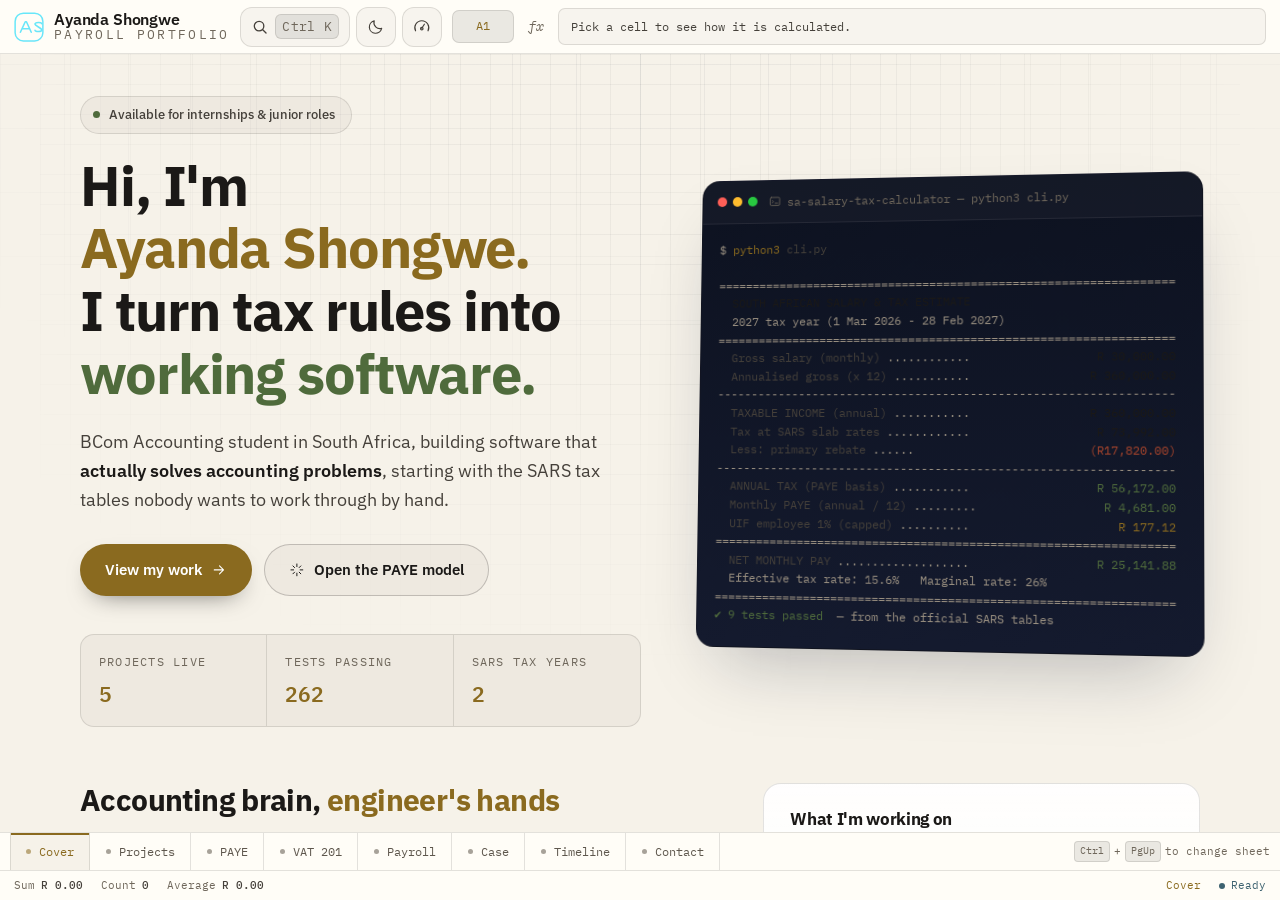
==== commit e90263d5: "A design pass on the portfolio: a ledger palette, one authored moment - Warm ink, brass, olive and t" ====
--- a/portfolio/index.html
+++ b/portfolio/index.html
@@ -26,7 +26,7 @@
 <link rel="icon" href="assets/img/favicon.svg" type="image/svg+xml" />
 <link rel="preconnect" href="https://fonts.googleapis.com" />
 <link rel="preconnect" href="https://fonts.gstatic.com" crossorigin />
-<link href="https://fonts.googleapis.com/css2?family=Space+Grotesk:wght@500;600;700&family=Inter:wght@400;500;600&family=JetBrains+Mono:wght@400;500;600&display=swap" rel="stylesheet" />
+<link href="https://fonts.googleapis.com/css2?family=IBM+Plex+Sans:wght@400;500;600;700&family=IBM+Plex+Mono:wght@400;500;600&display=swap" rel="stylesheet" />
 <link rel="stylesheet" href="assets/css/styles.css" />
 
 <!-- Progressive enhancement: only hide reveal-animated content if JS is alive -->
@@ -126,8 +126,6 @@
      ══════════════════════════════════════════════════════════════ -->
 <div class="fx" aria-hidden="true">
   <div class="fx__grid"></div>
-  <div class="fx__noise"></div>
-  <div class="fx__cursor"></div>
 </div>
 
 <a class="skip-link" href="#sheets">Skip to content</a>
@@ -201,7 +199,7 @@
           </h1>
           <p class="cover__lead">
             BCom Accounting student in South Africa, building software that
-            <strong>actually solves accounting problems</strong> — starting with
+            <strong>actually solves accounting problems</strong>, starting with
             the SARS tax tables nobody wants to work through by hand.
           </p>
           <div class="cover__cta">
@@ -212,7 +210,7 @@
               <svg class="ico"><use href="#i-spark"/></svg> Open the PAYE model
             </button>
           </div>
-          <dl class="cover__stats" id="hero-stats"></dl>
+          <dl class="ledger-strip" id="hero-stats"></dl>
         </div>
 
         <div class="cover__right">
@@ -229,10 +227,6 @@
         </div>
       </div>
 
-      <div class="marquee" aria-hidden="true">
-        <div class="marquee__track" id="marquee-track"></div>
-      </div>
-
       <div class="about">
         <div class="about__text">
           <h2 class="sheet__title">Accounting brain, <span class="grad-text">engineer's hands</span></h2>
@@ -240,7 +234,7 @@
             I study accounting at university, but I spend most of my evenings
             writing code. The overlap is the sweet spot: I know what a
             progressive tax slab, a rebate and a payslip actually
-            <em>mean</em> — so when I build software, it models the real
+            <em>mean</em>. So when I build software, it models the real
             rule instead of a made-up one.
           </p>
           <p>
@@ -262,7 +256,7 @@
         </div>
 
         <aside class="about__card glass">
-          <h3 class="about__card-title">What I'm working on</h3>
+          <h2 class="about__card-title">What I'm working on</h2>
           <ul class="about__list" id="focus-list"></ul>
           <div class="about__card-foot">
             <span class="pulse" aria-hidden="true"></span>
@@ -277,7 +271,6 @@
   <section class="sheet" data-sheet="projects" aria-label="Selected work" hidden>
     <div class="sheet__inner">
       <div class="sheet__head">
-        <span class="eyebrow">02 — Selected work</span>
         <h1 class="sheet__title">Projects that <span class="grad-text">actually run</span></h1>
         <p class="sheet__sub">
           Each one is built from a real problem, tested, and documented.
@@ -293,7 +286,7 @@
       </div>
 
       <div class="grid grid--projects" id="project-grid"></div>
-      <p class="grid__empty" id="project-empty" hidden>Nothing here yet — check back soon.</p>
+      <p class="grid__empty" id="project-empty" hidden>Nothing here yet. Check back soon.</p>
     </div>
   </section>
 
@@ -301,11 +294,10 @@
   <section class="sheet" data-sheet="paye" aria-label="PAYE model" hidden>
     <div class="sheet__inner">
       <div class="sheet__head">
-        <span class="eyebrow">03 — Live model</span>
         <h1 class="sheet__title">The <span class="grad-text">PAYE model</span></h1>
         <p class="sheet__sub">
           The exact logic from the Python project, ported to JavaScript.
-          Type a salary and watch the maths happen — no install, no server.
+          Type a salary and watch the maths happen. No install, no server.
         </p>
       </div>
 
@@ -369,11 +361,11 @@
             <span class="calc__net" id="o-net">R 0.00</span>
           </div>
 
-          <div class="bar" id="o-bar" role="img" aria-label="Breakdown of gross salary">
-            <span class="bar__seg bar__seg--tax" id="o-seg-tax"></span>
-            <span class="bar__seg bar__seg--uif" id="o-seg-uif"></span>
-            <span class="bar__seg bar__seg--ra" id="o-seg-ra"></span>
-            <span class="bar__seg bar__seg--net" id="o-seg-net"></span>
+          <div class="breakdown" id="o-bar" role="img" aria-label="Breakdown of gross salary">
+            <span class="breakdown__seg breakdown__seg--tax" id="o-seg-tax"></span>
+            <span class="breakdown__seg breakdown__seg--uif" id="o-seg-uif"></span>
+            <span class="breakdown__seg breakdown__seg--ra" id="o-seg-ra"></span>
+            <span class="breakdown__seg breakdown__seg--net" id="o-seg-net"></span>
           </div>
 
           <ul class="legend">
@@ -386,13 +378,13 @@
           <dl class="calc__rows" id="o-rows"></dl>
 
           <div class="calc__slabs">
-            <h4>Which tax slab are you in?</h4>
+            <h2 class="mini-title">Which tax slab are you in?</h2>
             <div class="slabs" id="o-slabs"></div>
           </div>
 
           <p class="calc__disclaimer">
             <svg class="ico"><use href="#i-spark"/></svg>
-            Study &amp; portfolio tool — not an official SARS payscale result.
+            Study and portfolio tool, not an official SARS payscale result.
             Always verify against sars.gov.za.
           </p>
         </div>
@@ -404,7 +396,6 @@
   <section class="sheet" data-sheet="vat" aria-label="VAT 201 model" hidden>
     <div class="sheet__inner">
       <div class="sheet__head">
-        <span class="eyebrow">04 — Live model</span>
         <h1 class="sheet__title">The <span class="grad-text">VAT 201</span> model</h1>
         <p class="sheet__sub">
           Output tax less input tax at 15%, the six bi-monthly periods, and
@@ -460,9 +451,9 @@
             <span class="calc__net" id="v-net">R 0.00</span>
           </div>
 
-          <div class="bar" id="v-bar" role="img" aria-label="Output tax against input tax">
-            <span class="bar__seg bar__seg--out" id="v-seg-out"></span>
-            <span class="bar__seg bar__seg--in" id="v-seg-in"></span>
+          <div class="breakdown" id="v-bar" role="img" aria-label="Output tax against input tax">
+            <span class="breakdown__seg breakdown__seg--out" id="v-seg-out"></span>
+            <span class="breakdown__seg breakdown__seg--in" id="v-seg-in"></span>
           </div>
 
           <ul class="legend">
@@ -473,7 +464,7 @@
           <dl class="calc__rows" id="v-rows"></dl>
 
           <div class="calc__slabs">
-            <h4>VAT periods &amp; deadlines</h4>
+            <h2 class="mini-title">VAT periods &amp; deadlines</h2>
             <ul class="periods" id="v-periods"></ul>
           </div>
 
@@ -491,7 +482,6 @@
   <section class="sheet" data-sheet="payroll" aria-label="Payroll model" hidden>
     <div class="sheet__inner">
       <div class="sheet__head">
-        <span class="eyebrow">05 — Live model</span>
         <h1 class="sheet__title">The <span class="grad-text">payroll run</span></h1>
         <p class="sheet__sub">
           A five-employee payroll, the same data as the Python project.
@@ -502,9 +492,9 @@
       <div class="payroll glass">
         <div class="payroll__bar">
           <div class="payroll__bar-copy">
-            <h3 class="payroll__title">Priced and posted</h3>
+            <h2 class="payroll__title">Priced and posted</h2>
             <p class="payroll__sub">
-              <code>data/employees.csv</code> in the Python project — the same
+              <code>data/employees.csv</code> in the Python project: the same
               five people, the same numbers.
             </p>
           </div>
@@ -538,7 +528,7 @@
 
         <p class="calc__disclaimer">
           <svg class="ico"><use href="#i-spark"/></svg>
-          SDL is 1% of the leviable amount and is a business cost — employers
+          SDL is 1% of the leviable amount and is a business cost. Employers
           with an annual payroll below R500 000 are exempt.
         </p>
       </div>
@@ -549,7 +539,6 @@
   <section class="sheet" data-sheet="case" aria-label="Case study" hidden>
     <div class="sheet__inner">
       <div class="sheet__head">
-        <span class="eyebrow">06 — Case study</span>
         <h1 class="sheet__title">How I built the <span class="grad-text">payroll suite</span></h1>
         <p class="sheet__sub">
           One project, written up properly: the problem, the design decisions
@@ -559,23 +548,23 @@
 
       <div class="case">
         <div class="case__story">
-          <h3 class="case__heading">The problem</h3>
+          <h2 class="case__heading">The problem</h2>
           <p>
             My first tool calculated one employee's take-home pay. That is
             the easy half. The half that actually keeps a business in
             trouble is the employer's side: the forms, the deadlines, and
-            the cases that break the simple maths — an employee who joined
+            the cases that break the simple maths, like an employee who joined
             in November, a month with a bonus, a commission earner who is
             not a UIF contributor.
           </p>
 
-          <h3 class="case__heading">The decision that mattered</h3>
+          <h2 class="case__heading">The decision that mattered</h2>
           <p>
             The interesting problem was the tax itself. SARS's brackets are
             built around a <em>year</em> of income, so a month cannot be
             taxed on its own. The engine annualises the month's taxable
-            income, taxes that, and divides by twelve — which is what a
-            real payroll does, and what smooths out bonuses and gaps in
+            income, taxes that, and divides by twelve, which is what a
+            real payroll does and what smooths out bonuses and gaps in
             overtime.
           </p>
           <p>
@@ -630,7 +619,6 @@
   <section class="sheet" data-sheet="timeline" aria-label="The journey" hidden>
     <div class="sheet__inner">
       <div class="sheet__head">
-        <span class="eyebrow">07 — The journey</span>
         <h1 class="sheet__title">Built in the <span class="grad-text">open</span></h1>
         <p class="sheet__sub">
           Every project follows a plan, and the plan is public. Here is where
@@ -641,7 +629,6 @@
       <ol class="timeline" id="timeline"></ol>
 
       <div class="sheet__head sheet__head--sub">
-        <span class="eyebrow">08 — Toolkit</span>
         <h1 class="sheet__title">What I work <span class="grad-text">with</span></h1>
       </div>
       <div class="grid grid--skills" id="skill-grid"></div>
@@ -653,7 +640,6 @@
     <div class="sheet__inner">
       <div class="contact glass">
         <div class="contact__copy">
-          <span class="eyebrow">09 — Contact</span>
           <h1 class="sheet__title">Let's talk about <span class="grad-text">tax, code &amp; internships</span></h1>
           <p>
             Got a role that needs someone who understands both the numbers
@@ -662,7 +648,6 @@
           <div class="contact__links" id="contact-links"></div>
         </div>
         <div class="contact__card">
-          <div class="contact__card-glow" aria-hidden="true"></div>
           <span class="contact__label">Email me</span>
           <a class="contact__email" id="contact-email" href="#">
             ayandayeshongwe@icloud.com
@@ -729,7 +714,7 @@
 <noscript>
   <div class="noscript">
     This portfolio uses a little JavaScript to switch between the sheets and
-    run the tax models. Please enable JavaScript — or email me directly and
+    run the tax models. Please enable JavaScript, or email me directly and
     I'll send you the details.
   </div>
 </noscript>
--- a/portfolio/assets/css/styles.css
+++ b/portfolio/assets/css/styles.css
@@ -5,77 +5,76 @@
 
 /* ---------- 1. TOKENS ---------- */
 :root {
-  --bg:          #05070d;
-  --bg-soft:     #080b14;
-  --bg-elev:     #0c1120;
-
-  --surface:     rgba(255, 255, 255, 0.042);
-  --surface-2:   rgba(255, 255, 255, 0.065);
-  --surface-3:   rgba(255, 255, 255, 0.10);
-  --border:      rgba(255, 255, 255, 0.09);
-  --border-str:  rgba(255, 255, 255, 0.16);
-
-  --text:        #e9edf7;
-  --text-soft:   #b3bcd0;
-  --muted:       #8b95ad;
-  --faint:       #5c6579;
-
-  --a1: #67e8f9;   /* cyan   */
-  --a2: #a78bfa;   /* violet */
-  --a3: #f472b6;   /* pink   */
-  --a4: #34d399;   /* green  */
-  --a5: #fbbf24;   /* amber  */
-
-  --grad:      linear-gradient(110deg, var(--a1) 0%, var(--a2) 48%, var(--a3) 100%);
-  --grad-2:    linear-gradient(110deg, var(--a4) 0%, var(--a1) 60%, var(--a2) 100%);
-  --grad-warm: linear-gradient(110deg, var(--a5) 0%, var(--a3) 100%);
-
-  --shadow-sm: 0 2px 8px rgba(0, 0, 0, 0.35);
-  --shadow:    0 18px 48px -18px rgba(0, 0, 0, 0.75);
-  --shadow-lg: 0 40px 100px -30px rgba(0, 0, 0, 0.85);
-  --glow:      0 0 0 1px rgba(255,255,255,.05), 0 20px 60px -25px rgba(103, 232, 249, 0.45);
-
-  --r-sm: 10px;
-  --r:    16px;
-  --r-lg: 22px;
-  --r-xl: 30px;
-
-  --ff-display: "Space Grotesk", "Segoe UI", system-ui, sans-serif;
-  --ff-body:    "Inter", system-ui, -apple-system, "Segoe UI", sans-serif;
-  --ff-mono:    "JetBrains Mono", ui-monospace, "SF Mono", Menlo, monospace;
+  --bg:          #0d0c0a;
+  --bg-soft:     #131210;
+  --bg-elev:     #1a1815;
+
+  --surface:     rgba(242, 237, 227, 0.045);
+  --surface-2:   rgba(242, 237, 227, 0.08);
+  --surface-3:   rgba(242, 237, 227, 0.13);
+  --border:      rgba(242, 237, 227, 0.10);
+  --border-str:  rgba(242, 237, 227, 0.20);
+
+  --text:        #f2ede3;
+  --text-soft:   #cfc7b8;
+  --muted:       #a89f8e;
+  --faint:       #b0a695;
+
+  --a1: #d4a94f;   /* brass      - the accent, like a printed figure */
+  --a2: #8aa070;   /* olive      - money in */
+  --a3: #c2705a;   /* terracotta - money out */
+  --a4: #86a9b5;   /* slate      - information */
+  --a5: #b08bb0;   /* plum       - a second series */
+
+  --shadow-sm: 0 1px 2px rgba(0, 0, 0, 0.4);
+  --shadow:    0 14px 34px -18px rgba(0, 0, 0, 0.8);
+  --shadow-lg: 0 34px 80px -28px rgba(0, 0, 0, 0.85);
+
+  --r-sm: 8px;
+  --r:    14px;
+  --r-lg: 18px;
+
+  /* A ledger, not a dashboard. */
+  --ff-display: "IBM Plex Sans", "Segoe UI", system-ui, sans-serif;
+  --ff-body:    "IBM Plex Sans", system-ui, -apple-system, "Segoe UI", sans-serif;
+  --ff-mono:    "IBM Plex Mono", ui-monospace, "SF Mono", Menlo, monospace;
 
   --nav-h: 72px;
-  --maxw: 1180px;
-  --ease: cubic-bezier(0.22, 1, 0.36, 1);
-  --ease-out: cubic-bezier(0.16, 1, 0.3, 1);
+  --maxw: 1200px;
+
+  /* Easing. Never ease-in on the way in: it reads as sluggish. */
+  --ease:        cubic-bezier(0.23, 1, 0.32, 1);
+  --ease-out:    cubic-bezier(0.23, 1, 0.32, 1);
+  --ease-in-out: cubic-bezier(0.77, 0, 0.175, 1);
+  --ease-linear: linear;
+
+  /* Type scale. Nothing functional below 12.5px. */
+  --fs-micro: 0.78rem;    /* 12.5px - the smallest functional text */
+  --fs-small: 0.8125rem;  /* 13px   - secondary text */
+  --fs-body:  1rem;       /* 16px   - body copy */
 }
 
 [data-theme="light"] {
-  --bg:        #f4f6fb;
-  --bg-soft:   #ffffff;
-  --bg-elev:   #ffffff;
-
-  --surface:   rgba(255, 255, 255, 0.72);
-  --surface-2: rgba(255, 255, 255, 0.88);
-  --surface-3: rgba(15, 23, 42, 0.06);
-  --border:    rgba(15, 23, 42, 0.10);
-  --border-str:rgba(15, 23, 42, 0.18);
-
-  --text:      #0d1424;
-  --text-soft: #33405a;
-  --muted:     #5a6883;
-  --faint:     #8c98b0;
-
-  --a1: #0891b2;
-  --a2: #7c3aed;
-  --a3: #db2777;
-  --a4: #059669;
-  --a5: #d97706;
-
-  --shadow-sm: 0 2px 8px rgba(15, 23, 42, 0.07);
-  --shadow:    0 18px 44px -20px rgba(15, 23, 42, 0.28);
-  --shadow-lg: 0 40px 90px -34px rgba(15, 23, 42, 0.32);
-  --glow:      0 0 0 1px rgba(15,23,42,.06), 0 20px 55px -28px rgba(124, 58, 237, 0.42);
+  --bg:      #f6f2e9;
+  --bg-soft: #fffdf7;
+  --bg-elev: #fffdf7;
+  --surface:   rgba(27, 25, 23, 0.035);
+  --surface-2: rgba(27, 25, 23, 0.06);
+  --surface-3: rgba(27, 25, 23, 0.09);
+  --border:    rgba(27, 25, 23, 0.12);
+  --border-str: rgba(27, 25, 23, 0.22);
+  --text:      #1b1917;
+  --text-soft: #45403a;
+  --muted:     #5e574d;
+  --faint:     #6f675b;
+  --a1: #8a6a1f;
+  --a2: #4f6b3c;
+  --a3: #a8452c;
+  --a4: #3d6270;
+  --a5: #6f4a7a;
+  --shadow-sm: 0 1px 2px rgba(15, 23, 42, 0.07);
+  --shadow:    0 14px 34px -18px rgba(15, 23, 42, 0.24);
+  --shadow-lg: 0 34px 70px -26px rgba(15, 23, 42, 0.28);
 }
 
 /* The light theme's gradient is much darker, so text sitting on top of it
@@ -85,14 +84,14 @@
 [data-theme="light"] .seg input:checked + span { color: #fff; }
 
 /* Darker bar + legend colours so they stay legible on a light page. */
-[data-theme="light"] .bar__seg--tax { background: linear-gradient(90deg, #db2777, #e11d48); }
-[data-theme="light"] .bar__seg--uif { background: linear-gradient(90deg, #d97706, #f59e0b); }
-[data-theme="light"] .bar__seg--ra  { background: linear-gradient(90deg, #7c3aed, #8b5cf6); }
-[data-theme="light"] .bar__seg--net { background: linear-gradient(90deg, #059669, #10b981); }
-[data-theme="light"] .dot--tax { background: #db2777; }
-[data-theme="light"] .dot--uif { background: #d97706; }
+[data-theme="light"] .breakdown__seg--tax { background: var(--a3); }
+[data-theme="light"] .breakdown__seg--uif { background: var(--a1); }
+[data-theme="light"] .breakdown__seg--ra  { background: var(--a5); }
+[data-theme="light"] .breakdown__seg--net { background: var(--a2); }
+[data-theme="light"] .dot--tax { background: var(--a3); }
+[data-theme="light"] .dot--uif { background: var(--a1); }
 [data-theme="light"] .dot--ra  { background: #7c3aed; }
-[data-theme="light"] .dot--net { background: #059669; }
+[data-theme="light"] .dot--net { background: var(--a2); }
 [data-theme="light"] .slab.is-passed .slab__fill { background: rgba(8, 145, 178, 0.42); }
 
 /* ---------- 2. RESET ---------- */
@@ -132,7 +131,9 @@
    their own display value, so make [hidden] win outright. */
 [hidden] { display: none !important; }
 
-::selection { background: var(--a2); color: #fff; }
+::selection {
+  background: var(--a1); color: #14120e; 
+}
 
 :focus-visible {
   outline: 2px solid var(--a1);
@@ -140,10 +141,14 @@
   border-radius: 6px;
 }
 
-::-webkit-scrollbar { width: 11px; height: 11px; }
-::-webkit-scrollbar-track { background: var(--bg-soft); }
+::-webkit-scrollbar {
+  width: 12px; height: 12px; 
+}
+::-webkit-scrollbar-track {
+  background: var(--bg-soft); 
+}
 ::-webkit-scrollbar-thumb {
-  background: linear-gradient(180deg, var(--a1), var(--a2));
+  background: var(--border-str);
   border-radius: 99px;
   border: 3px solid var(--bg-soft);
 }
@@ -153,7 +158,7 @@
   transform: translate(-50%, -180%);
   z-index: 200; padding: 10px 20px;
   background: var(--bg-elev); border: 1px solid var(--border-str);
-  border-radius: 99px; font-weight: 600; font-size: 0.9rem;
+  border-radius: 99px; font-weight: 600; font-size: 0.9375rem;
   transition: transform 0.3s var(--ease);
 }
 .skip-link:focus { transform: translate(-50%, 0); }
@@ -162,58 +167,6 @@
 
 /* ---------- 3. BACKGROUND FX ---------- */
 .fx { position: fixed; inset: 0; z-index: -1; pointer-events: none; overflow: hidden; }
-/* The blobs are already soft radial gradients, so they do NOT need a
-   blur() filter. Blurring a 46vw x 46vw element is one of the most
-   expensive things a browser can be asked to do, and it is re-done on
-   every frame while the blobs drift. A multi-stop gradient gives the
-   same look for free. */
-.blob--1 {
-  width: 46vw; height: 46vw; top: -8%; left: -6%;
-  background: radial-gradient(circle, var(--a1) 0%, transparent 72%);
-  background: radial-gradient(circle,
-    var(--a1) 0%,
-    color-mix(in srgb, var(--a1) 42%, transparent) 26%,
-    color-mix(in srgb, var(--a1) 14%, transparent) 50%,
-    transparent 74%);
-  animation: drift1 24s var(--ease) infinite alternate;
-}
-.blob--2 {
-  width: 42vw; height: 42vw; top: 4%; right: -8%;
-  background: radial-gradient(circle, var(--a2) 0%, transparent 72%);
-  background: radial-gradient(circle,
-    var(--a2) 0%,
-    color-mix(in srgb, var(--a2) 42%, transparent) 26%,
-    color-mix(in srgb, var(--a2) 14%, transparent) 50%,
-    transparent 74%);
-  animation: drift2 29s var(--ease) infinite alternate;
-}
-.blob--3 {
-  width: 38vw; height: 38vw; bottom: 4%; left: 22%;
-  background: radial-gradient(circle, var(--a3) 0%, transparent 72%);
-  background: radial-gradient(circle,
-    var(--a3) 0%,
-    color-mix(in srgb, var(--a3) 42%, transparent) 26%,
-    color-mix(in srgb, var(--a3) 14%, transparent) 50%,
-    transparent 74%);
-  animation: drift3 33s var(--ease) infinite alternate;
-  opacity: 0.36;
-}
-.blob--4 {
-  width: 30vw; height: 30vw; bottom: -6%; right: 12%;
-  background: radial-gradient(circle, var(--a4) 0%, transparent 72%);
-  background: radial-gradient(circle,
-    var(--a4) 0%,
-    color-mix(in srgb, var(--a4) 42%, transparent) 26%,
-    color-mix(in srgb, var(--a4) 14%, transparent) 50%,
-    transparent 74%);
-  animation: drift4 27s var(--ease) infinite alternate;
-  opacity: 0.26;
-}
-
-@keyframes drift1 { to { transform: translate3d(14vw, 10vh, 0) scale(1.18); } }
-@keyframes drift2 { to { transform: translate3d(-12vw, 14vh, 0) scale(1.12); } }
-@keyframes drift3 { to { transform: translate3d(10vw, -12vh, 0) scale(1.22); } }
-@keyframes drift4 { to { transform: translate3d(-14vw, -8vh, 0) scale(1.2); } }
 
 .fx__grid {
   position: absolute; inset: 0;
@@ -230,43 +183,21 @@
     linear-gradient(to bottom, rgba(15,23,42,.05) 1px, transparent 1px);
 }
 
-/* The grain. mix-blend-mode is left off on purpose: blending a
-   full-viewport layer means the whole page is re-blended every time
-   anything repaints, which is expensive on integrated graphics. */
-.fx__noise {
-  position: absolute; inset: 0; opacity: .05;
-  background-image: url("data:image/svg+xml,%3Csvg xmlns='http://www.w3.org/2000/svg' width='200' height='200'%3E%3Cfilter id='n'%3E%3CfeTurbulence type='fractalNoise' baseFrequency='.85' numOctaves='3'/%3E%3C/filter%3E%3Crect width='100%25' height='100%25' filter='url(%23n)'/%3E%3C/svg%3E");
-}
-
-.fx__cursor {
-  position: absolute; width: 460px; height: 460px;
-  border-radius: 50%; pointer-events: none;
-  background: radial-gradient(circle, rgba(103,232,249,.13) 0%, transparent 66%);
-  transform: translate(-50%, -50%);
-  opacity: 0; transition: opacity 0.5s var(--ease);
-  will-change: transform;
-}
-.fx__cursor.is-on { opacity: 1; }
-[data-theme="light"] .fx__cursor { background: radial-gradient(circle, rgba(124,58,237,.11) 0%, transparent 66%); }
-
 .section__head { max-width: 660px; margin-bottom: clamp(36px, 5vw, 60px); }
 .section__title { font-size: clamp(2rem, 5.2vw, 3.2rem); }
 .section__sub { margin-top: 16px; color: var(--muted); font-size: 1.06rem; max-width: 56ch; }
 
 .grad-text {
-  background: var(--grad);
-  -webkit-background-clip: text; background-clip: text;
-  -webkit-text-fill-color: transparent; color: transparent;
-}
-.grad-text--2 { background: var(--grad-2); -webkit-background-clip: text; background-clip: text; }
+  color: var(--a1);
+}
+.grad-text--2 {
+  color: var(--a2);
+}
 
 .glass {
-  background: linear-gradient(180deg, rgba(255,255,255,.058), rgba(255,255,255,.022));
+  background: var(--surface);
   border: 1px solid var(--border);
   border-radius: var(--r-lg);
-  backdrop-filter: blur(11px) saturate(140%);
-  -webkit-backdrop-filter: blur(11px) saturate(140%);
-  box-shadow: var(--shadow);
   position: relative;
   overflow: hidden;
 }
@@ -288,7 +219,7 @@
 .btn {
   display: inline-flex; align-items: center; gap: 9px;
   padding: 13px 24px; border-radius: 99px;
-  font-weight: 600; font-size: 0.95rem; white-space: nowrap;
+  font-weight: 600; font-size: 0.9375rem; white-space: nowrap;
   border: 1px solid transparent;
   transition: transform .3s var(--ease), box-shadow .3s var(--ease),
               background .3s var(--ease), border-color .3s var(--ease), color .3s var(--ease);
@@ -299,19 +230,18 @@
 .btn:hover .ico { transform: translateX(3px); }
 
 .btn--primary {
-  background: var(--grad); color: #06080f;
-  box-shadow: 0 12px 30px -12px rgba(167, 139, 250, .8);
-}
-.btn--primary:hover { box-shadow: 0 18px 44px -12px rgba(167, 139, 250, 1); }
+  background: var(--a1); color: #14120e;
+  box-shadow: 0 10px 26px -14px rgba(0, 0, 0, .65);
+}
+.btn--primary:hover { box-shadow: 0 14px 32px -14px rgba(0, 0, 0, .75); }
 
 .btn--ghost {
   border-color: var(--border-str); color: var(--text);
   background: var(--surface);
-  backdrop-filter: blur(7px);
 }
 .btn--ghost:hover { background: var(--surface-2); border-color: var(--a1); color: var(--a1); }
 
-.btn--sm { padding: 9px 17px; font-size: 0.86rem; }
+.btn--sm { padding: 9px 17px; font-size: 0.875rem; }
 
 .icon-btn {
   display: inline-flex; align-items: center; justify-content: center; gap: 7px;
@@ -319,12 +249,12 @@
   border: 1px solid var(--border); background: var(--surface);
   color: var(--text-soft);
   user-select: none;      /* clicking a button should not highlight its label */
-  transition: all .25s var(--ease);
+  transition: color .18s var(--ease), background-color .18s var(--ease), border-color .18s var(--ease), transform .18s var(--ease);
 }
 .icon-btn:hover { color: var(--a1); border-color: var(--a1); background: var(--surface-2); }
 .icon-btn .ico { font-size: 1.1rem; }
 .icon-btn .kbd {
-  font-family: var(--ff-mono); font-size: 0.64rem; letter-spacing: .02em;
+  font-family: var(--ff-mono); font-size: 0.8125rem; letter-spacing: .02em;
   line-height: 1.5; padding: 2px 6px; border-radius: 6px;
   background: var(--surface-3); border: 1px solid var(--border);
   color: var(--faint);
@@ -341,25 +271,17 @@
 .pill {
   display: inline-flex; align-items: center; gap: 9px;
   padding: 7px 16px 7px 12px; border-radius: 99px;
-  font-size: 0.82rem; font-weight: 500; color: var(--text-soft);
+  font-size: 0.875rem; font-weight: 500; color: var(--text-soft);
   background: var(--surface); border: 1px solid var(--border);
-  backdrop-filter: blur(7px);
 }
 .pill__dot {
-  width: 7px; height: 7px; border-radius: 50%; background: var(--a4);
-  box-shadow: 0 0 0 0 rgba(52, 211, 153, .7);
-  animation: pulse 2.4s infinite;
-}
-@keyframes pulse {
-  0%   { box-shadow: 0 0 0 0 rgba(52,211,153,.6); }
-  70%  { box-shadow: 0 0 0 9px rgba(52,211,153,0); }
-  100% { box-shadow: 0 0 0 0 rgba(52,211,153,0); }
+  width: 7px; height: 7px; border-radius: 50%; background: var(--a2); 
 }
 
 .tag {
   display: inline-flex; align-items: center; gap: 7px;
   padding: 6px 13px; border-radius: 99px;
-  font-size: 0.8rem; color: var(--text-soft);
+  font-size: 0.8125rem; color: var(--text-soft);
   background: var(--surface-3); border: 1px solid var(--border);
 }
 .tag .ico { font-size: 0.95em; color: var(--a1); }
@@ -370,19 +292,19 @@
 .brand:hover .brand__mark { transform: rotate(-8deg) scale(1.06); }
 .brand__text { display: flex; flex-direction: column; line-height: 1.15; }
 .brand__text strong { font-family: var(--ff-display); font-size: 0.98rem; letter-spacing: -0.01em; }
-.brand__text em { font-size: 0.68rem; letter-spacing: 0.18em; text-transform: uppercase; color: var(--faint); font-family: var(--ff-mono); }
+.brand__text em { font-size: 0.8125rem; letter-spacing: 0.18em; text-transform: uppercase; color: var(--faint); font-family: var(--ff-mono); }
 
 .nav__links { display: flex; align-items: center; gap: 4px; }
 .nav__links a {
   position: relative; padding: 8px 14px; border-radius: 9px;
-  font-size: 0.9rem; font-weight: 500; color: var(--muted);
+  font-size: 0.9375rem; font-weight: 500; color: var(--muted);
   transition: color .25s var(--ease), background .25s var(--ease);
 }
 .nav__links a:hover { color: var(--text); background: var(--surface); }
 .nav__links a.is-active { color: var(--a1); }
 .nav__links a.is-active::after {
   content: ""; position: absolute; left: 14px; right: 14px; bottom: 2px;
-  height: 2px; border-radius: 2px; background: var(--grad);
+  height: 2px; border-radius: 2px; background: var(--a1);
 }
 
 .nav__actions { display: flex; align-items: center; gap: 9px; }
@@ -400,11 +322,10 @@
   display: flex; flex-direction: column; gap: 4px;
   padding: 18px 20px 26px;
   background: color-mix(in srgb, var(--bg) 94%, transparent);
-  backdrop-filter: blur(12px);
   border-bottom: 1px solid var(--border);
   animation: dropIn .3s var(--ease);
 }
-@keyframes dropIn { from { opacity: 0; transform: translateY(-12px); } }
+@keyframes dropIn{ from { opacity: 0; transform: translateY(-12px); } }
 .nav__drawer a { padding: 13px 8px; border-bottom: 1px solid var(--border); font-weight: 500; }
 .nav__drawer a:last-child { border-bottom: none; }
 .hero__inner {
@@ -427,12 +348,11 @@
   padding-top: 30px; border-top: 1px solid var(--border);
 }
 .hero__stats div { min-width: 0; }
-.hero__stats dt { font-size: 0.74rem; letter-spacing: .12em; text-transform: uppercase; color: var(--faint); font-family: var(--ff-mono); }
+.hero__stats dt { font-size: 0.8125rem; letter-spacing: .12em; text-transform: uppercase; color: var(--faint); font-family: var(--ff-mono); }
 .hero__stats dd {
   font-family: var(--ff-display); font-size: clamp(1.5rem, 3.4vw, 2rem);
   font-weight: 700; margin-top: 4px; letter-spacing: -0.02em;
-  background: var(--grad); -webkit-background-clip: text; background-clip: text;
-  -webkit-text-fill-color: transparent;
+  color: var(--a1);
 }
 .hero__stats dd small { font-size: 0.45em; -webkit-text-fill-color: var(--muted); margin-left: 2px; }
 
@@ -442,9 +362,10 @@
    adds and then removes a transform. */
 .hero__visual { position: relative; isolation: isolate; }
 .term {
+  min-width: 0;
   border-radius: var(--r-lg);
   border: 1px solid var(--border-str);
-  background: linear-gradient(180deg, rgba(12,17,32,.94), rgba(7,10,20,.96));
+  background: linear-gradient(180deg, #16140f, #0f0e0a);
   box-shadow: var(--shadow-lg);
   overflow: hidden;
   transform: perspective(1400px) rotateY(-7deg) rotateX(3deg);
@@ -463,53 +384,27 @@
 .term__dots i:nth-child(3) { background: #28c840; }
 .term__title {
   display: flex; align-items: center; gap: 7px;
-  font-family: var(--ff-mono); font-size: 0.72rem; color: #7c8aa8;
+  font-family: var(--ff-mono); font-size: var(--fs-micro); color: var(--faint);
   overflow: hidden; white-space: nowrap; text-overflow: ellipsis;
 }
 .term__body {
   margin: 0; padding: 18px 18px 22px;
-  font-family: var(--ff-mono); font-size: 0.735rem; line-height: 1.72;
-  color: #b6c2da; overflow-x: auto;
-}
-.term__body .t-dim   { color: #5a6784; }
-.term__body .t-key   { color: #67e8f9; }
-.term__body .t-val   { color: #e9edf7; }
-.term__body .t-green { color: #34d399; }
-.term__body .t-amber { color: #fbbf24; }
-.term__body .t-pink  { color: #f472b6; }
+  font-family: var(--ff-mono); font-size: 0.75rem; line-height: 1.55;
+  color: var(--text-soft); overflow-x: auto;
+}
+.term__body .t-dim   { color: #9a9081; }
+.term__body .t-key   { color: var(--a1); }
+.term__body .t-val   { color: var(--text); }
+.term__body .t-green { color: var(--a2); }
+.term__body .t-amber { color: var(--a1); }
+.term__body .t-pink  { color: var(--a3); }
 .term__body .t-line  { display: block; opacity: 0; transform: translateY(4px); animation: lineIn .45s var(--ease) forwards; }
-@keyframes lineIn { to { opacity: 1; transform: none; } }
-
-.hero__glow {
-  position: absolute; inset: 12% -14% -18% -14%; z-index: -1;
-  background: radial-gradient(ellipse at 50% 50%, rgba(103,232,249,.22), transparent 62%);
-}
+@keyframes lineIn{ to { opacity: 1; transform: none; } }
 .scroll-cue__line { width: 1px; height: 42px; background: linear-gradient(180deg, transparent, var(--a1)); animation: cue 2.1s var(--ease) infinite; }
-.scroll-cue__text { font-family: var(--ff-mono); font-size: 0.66rem; letter-spacing: 0.24em; text-transform: uppercase; }
-@keyframes cue { 0%,100% { opacity:.25; transform: scaleY(.55); transform-origin: top; } 50% { opacity:1; transform: scaleY(1); } }
+.scroll-cue__text { font-family: var(--ff-mono); font-size: 0.8125rem; letter-spacing: 0.24em; text-transform: uppercase; }
+@keyframes cue{ 0%,100% { opacity:.25; transform: scaleY(.55); transform-origin: top; } 50% { opacity:1; transform: scaleY(1); } }
 
 /* ---------- 8. MARQUEE ---------- */
-.marquee {
-  overflow: hidden; padding-block: 16px;
-  border-block: 1px solid var(--border);
-  background: color-mix(in srgb, var(--bg-soft) 55%, transparent);
-  mask-image: linear-gradient(90deg, transparent, #000 12%, #000 88%, transparent);
-  -webkit-mask-image: linear-gradient(90deg, transparent, #000 12%, #000 88%, transparent);
-}
-.marquee__track { display: flex; width: max-content; animation: scrollX 34s linear infinite; }
-.marquee:hover .marquee__track { animation-play-state: paused; }
-@keyframes scrollX { to { transform: translateX(-50%); } }
-/* The gap lives on the items, not the track. That way each copy of the
-   list is a self-contained block of the same width, so translating by
-   exactly -50% lands the second copy precisely where the first began.
-   With `gap` on the track the loop was 22px short and visibly jumped. */
-.marquee__item {
-  display: flex; align-items: center; gap: 11px;
-  margin-right: 44px;
-  font-family: var(--ff-mono); font-size: 0.83rem; color: var(--muted);
-  white-space: nowrap;
-}
-.marquee__item i { width: 5px; height: 5px; border-radius: 50%; background: var(--a2); }
 
 /* ---------- 9. ABOUT ---------- */
 .about { display: grid; grid-template-columns: 1.45fr 1fr; gap: clamp(26px, 4vw, 50px); align-items: start; }
@@ -522,46 +417,45 @@
 .about__list { display: flex; flex-direction: column; gap: 13px; }
 .about__list li {
   display: flex; gap: 11px; align-items: flex-start;
-  font-size: 0.93rem; color: var(--text-soft);
+  font-size: 0.9375rem; color: var(--text-soft);
 }
 .about__list li .ico { color: var(--a1); font-size: 1.05rem; margin-top: 3px; }
 .about__card-foot {
   margin-top: 22px; padding-top: 18px; border-top: 1px solid var(--border);
   display: flex; align-items: center; gap: 10px;
-  font-size: 0.8rem; color: var(--muted);
-}
-.pulse { width: 8px; height: 8px; border-radius: 50%; background: var(--a4); animation: pulse 2.4s infinite; flex: none; }
+  font-size: 0.8125rem; color: var(--muted);
+}
+.pulse { width: 8px; height: 8px; border-radius: 50%; background: var(--a2); flex: none; }
 
 /* ---------- 10. PROJECTS ---------- */
 .filters { display: flex; flex-wrap: wrap; gap: 9px; margin-bottom: 30px; }
 .filter {
-  padding: 8px 18px; border-radius: 99px; font-size: 0.86rem; font-weight: 500;
+  padding: 8px 18px; border-radius: 99px; font-size: 0.875rem; font-weight: 500;
   color: var(--muted); border: 1px solid var(--border); background: var(--surface);
-  transition: all .25s var(--ease);
+  transition: color .18s var(--ease), background-color .18s var(--ease), border-color .18s var(--ease), transform .18s var(--ease);
 }
 .filter:hover { color: var(--text); border-color: var(--border-str); }
-.filter.is-active { color: #06080f; background: var(--grad); border-color: transparent; font-weight: 600; }
+.filter.is-active { color: #14120e; background: var(--a1); border-color: transparent; font-weight: 600; }
 
 .card {
   position: relative; padding: 26px;
   display: flex; flex-direction: column; gap: 15px;
   border-radius: var(--r-lg);
   border: 1px solid var(--border);
-  background: linear-gradient(180deg, rgba(255,255,255,.052), rgba(255,255,255,.018));
-  backdrop-filter: blur(9px) saturate(130%);
-  -webkit-backdrop-filter: blur(9px) saturate(130%);
+  background: linear-gradient(180deg, rgba(242,237,227,.05), rgba(242,237,227,.016));
   overflow: hidden;
-  transition: transform .45s var(--ease), border-color .45s var(--ease), box-shadow .45s var(--ease);
+  transition: transform .3s var(--ease), border-color .3s var(--ease), background-color .3s var(--ease);
 }
 [data-theme="light"] .card { background: linear-gradient(180deg, rgba(255,255,255,.95), rgba(255,255,255,.7)); }
 .card::after {
-  content: ""; position: absolute; inset: 0; border-radius: inherit; padding: 1px;
-  background: var(--card-grad, var(--grad));
+  content: ""; position: absolute; inset: 0; border-radius: inherit;
+  padding: 1px; pointer-events: none;
+  background: var(--icon-bd, var(--border));
   -webkit-mask: linear-gradient(#000 0 0) content-box, linear-gradient(#000 0 0);
   -webkit-mask-composite: xor; mask-composite: exclude;
-  opacity: 0; transition: opacity .45s var(--ease); pointer-events: none;
-}
-.card:hover { transform: translateY(-6px); box-shadow: var(--shadow); }
+  opacity: 0; transition: opacity .3s var(--ease);
+}
+.card:hover { transform: translateY(-3px); border-color: var(--border-str); }
 .card:hover::after { opacity: 1; }
 .card.is-hidden { display: none; }
 
@@ -576,7 +470,7 @@
 .card__badge {
   display: inline-flex; align-items: center; gap: 6px;
   padding: 5px 12px; border-radius: 99px;
-  font-family: var(--ff-mono); font-size: 0.68rem; letter-spacing: .06em;
+  font-family: var(--ff-mono); font-size: 0.8125rem; letter-spacing: .06em;
   text-transform: uppercase; font-weight: 500;
 }
 .card__badge--live    { color: var(--a4); background: rgba(52,211,153,.13); border: 1px solid rgba(52,211,153,.3); }
@@ -584,29 +478,29 @@
 .card__badge--planned { color: var(--muted); background: var(--surface-3); border: 1px solid var(--border); }
 
 .card__title { font-size: 1.22rem; margin-bottom: 3px; }
-.card__tagline { font-size: 0.85rem; color: var(--a1); font-family: var(--ff-mono); }
-.card__desc { font-size: 0.93rem; color: var(--muted); }
+.card__tagline { font-size: 0.875rem; color: var(--a1); font-family: var(--ff-mono); }
+.card__desc { font-size: 0.9375rem; color: var(--muted); }
 .card__points { display: flex; flex-direction: column; gap: 8px; margin-top: 2px; }
-.card__points li { display: flex; gap: 9px; align-items: flex-start; font-size: 0.86rem; color: var(--text-soft); }
-.card__points .ico { color: var(--a4); font-size: 0.95rem; margin-top: 3px; }
+.card__points li { display: flex; gap: 9px; align-items: flex-start; font-size: 0.875rem; color: var(--text-soft); }
+.card__points .ico { color: var(--a4); font-size: 0.9375rem; margin-top: 3px; }
 .card__tags { display: flex; flex-wrap: wrap; gap: 7px; margin-top: auto; padding-top: 6px; }
 .card__tags span {
-  font-family: var(--ff-mono); font-size: 0.7rem; color: var(--muted);
+  font-family: var(--ff-mono); font-size: 0.8125rem; color: var(--muted);
   padding: 4px 10px; border-radius: 6px; background: var(--surface-3); border: 1px solid var(--border);
 }
 .card__links { display: flex; flex-wrap: wrap; gap: 9px; padding-top: 4px; }
 .card__link {
   display: inline-flex; align-items: center; gap: 7px;
-  font-size: 0.84rem; font-weight: 500; color: var(--text-soft);
+  font-size: 0.875rem; font-weight: 500; color: var(--text-soft);
   padding: 8px 14px; border-radius: 9px; border: 1px solid var(--border);
   background: var(--surface);
-  transition: all .25s var(--ease);
+  transition: color .18s var(--ease), background-color .18s var(--ease), border-color .18s var(--ease), transform .18s var(--ease);
 }
 .card__link:hover { color: var(--a1); border-color: var(--a1); background: var(--surface-2); transform: translateY(-2px); }
 .card__link--accent { color: var(--a1); border-color: rgba(103,232,249,.4); }
 .card.is-featured { grid-column: span 2; }
 .card.is-featured .card__desc { font-size: 1rem; }
-@media (max-width: 900px) { .card.is-featured { grid-column: span 1; } }
+@media (max-width: 900px){ .card.is-featured { grid-column: span 1; } }
 
 /* ---------- 11. CALCULATOR ---------- */
 .calc { display: grid; grid-template-columns: 0.85fr 1.15fr; gap: 0; }
@@ -617,7 +511,7 @@
   background: color-mix(in srgb, var(--bg-soft) 35%, transparent);
 }
 .field { display: flex; flex-direction: column; gap: 9px; }
-.field label, .field__label { font-size: 0.8rem; font-weight: 600; color: var(--text-soft); letter-spacing: .01em; }
+.field label, .field__label { font-size: 0.8125rem; font-weight: 600; color: var(--text-soft); letter-spacing: .01em; }
 .input-wrap {
   display: flex; align-items: center; gap: 8px;
   padding: 0 14px; border-radius: 12px;
@@ -632,9 +526,9 @@
 .input-wrap input::-webkit-outer-spin-button,
 .input-wrap input::-webkit-inner-spin-button { -webkit-appearance: none; margin: 0; }
 .input-wrap input[type=number] { -moz-appearance: textfield; }
-.input-prefix, .input-suffix { color: var(--faint); font-family: var(--ff-mono); font-size: 0.85rem; flex: none; }
-.input-suffix { font-size: 0.7rem; }
-.field__hint { font-size: 0.76rem; color: var(--faint); }
+.input-prefix, .input-suffix { color: var(--faint); font-family: var(--ff-mono); font-size: 0.875rem; flex: none; }
+.input-suffix { font-size: 0.8125rem; }
+.field__hint { font-size: 0.8125rem; color: var(--faint); }
 
 .segmented { display: flex; gap: 6px; padding: 4px; border-radius: 12px; background: var(--surface); border: 1px solid var(--border); }
 .seg { position: relative; flex: 1; display: block; }
@@ -644,60 +538,67 @@
 }
 .seg span {
   display: block; padding: 9px; border-radius: 9px; text-align: center;
-  font-family: var(--ff-mono); font-size: 0.85rem; font-weight: 500; color: var(--muted);
-  transition: all .25s var(--ease); pointer-events: none;
+  font-family: var(--ff-mono); font-size: 0.875rem; font-weight: 500; color: var(--muted);
+  transition: color .18s var(--ease), background-color .18s var(--ease), border-color .18s var(--ease), transform .18s var(--ease); pointer-events: none;
 }
 .seg:hover span { color: var(--text); }
-.seg input:checked + span { color: #06080f; background: var(--grad); font-weight: 600; }
+.seg input:checked + span { color: #14120e; background: var(--a1); font-weight: 600; }
 .seg input:focus-visible + span { outline: 2px solid var(--a1); outline-offset: 2px; }
 
 .calc__out { padding: clamp(24px, 3vw, 36px); display: flex; flex-direction: column; gap: 20px; }
 .calc__headline { display: flex; align-items: baseline; justify-content: space-between; gap: 16px; flex-wrap: wrap; }
-.calc__label { font-size: 0.76rem; letter-spacing: .14em; text-transform: uppercase; color: var(--faint); font-family: var(--ff-mono); }
+.calc__label { font-size: 0.8125rem; letter-spacing: .14em; text-transform: uppercase; color: var(--faint); font-family: var(--ff-mono); }
 .calc__net {
   font-family: var(--ff-display); font-size: clamp(2rem, 4.6vw, 2.9rem); font-weight: 700;
   letter-spacing: -0.03em;
-  background: var(--grad-2); -webkit-background-clip: text; background-clip: text; -webkit-text-fill-color: transparent;
-}
-
-.bar { display: flex; height: 13px; border-radius: 99px; overflow: hidden; background: var(--surface-3); }
-.bar__seg { transition: width .6s var(--ease); }
-.bar__seg--tax { background: linear-gradient(90deg, #f472b6, #fb7185); }
-.bar__seg--uif { background: linear-gradient(90deg, #fbbf24, #fcd34d); }
-.bar__seg--ra  { background: linear-gradient(90deg, #a78bfa, #c4b5fd); }
-.bar__seg--net { background: linear-gradient(90deg, #34d399, #6ee7b7); }
+  color: var(--a2);
+}
+
+.breakdown { display: flex; height: 13px; border-radius: 99px; overflow: hidden; background: var(--surface-3); }
+.breakdown__seg { transition: width .6s var(--ease); }
+.breakdown__seg--tax { background: var(--a3); }
+.breakdown__seg--uif { background: var(--a1); }
+.breakdown__seg--ra  { background: var(--a5); }
+.breakdown__seg--net { background: var(--a2); }
 
 .legend { display: flex; flex-wrap: wrap; gap: 8px 20px; }
-.legend li { display: flex; align-items: center; gap: 8px; font-size: 0.82rem; color: var(--muted); }
-.legend b { font-family: var(--ff-mono); font-size: 0.82rem; color: var(--text-soft); font-weight: 500; }
+.legend li { display: flex; align-items: center; gap: 8px; font-size: 0.875rem; color: var(--muted); }
+.legend b { font-family: var(--ff-mono); font-size: 0.875rem; color: var(--text-soft); font-weight: 500; }
 .dot { width: 8px; height: 8px; border-radius: 50%; flex: none; }
-.dot--tax { background: #f472b6; } .dot--uif { background: #fbbf24; }
-.dot--ra { background: #a78bfa; }  .dot--net { background: #34d399; }
+.dot--tax { background: var(--a3); } .dot--uif { background: var(--a1); }
+.dot--ra { background: var(--a5); }  .dot--net { background: var(--a2); }
 
 .calc__rows { display: flex; flex-direction: column; gap: 0; border-top: 1px solid var(--border); }
 .calc__rows > div {
   display: flex; align-items: baseline; justify-content: space-between; gap: 16px;
   padding: 10px 0; border-bottom: 1px solid var(--border);
 }
-.calc__rows dt { font-size: 0.87rem; color: var(--muted); }
-.calc__rows dd { font-family: var(--ff-mono); font-size: 0.9rem; font-weight: 500; }
+.calc__rows dt { font-size: 0.9375rem; color: var(--muted); }
+.calc__rows dd {
+  font-family: var(--ff-mono); font-size: 0.9375rem; font-weight: 500;
+  font-variant-numeric: tabular-nums;
+}
 .calc__rows .is-strong dt { color: var(--text); font-weight: 600; }
 .calc__rows .is-strong dd { color: var(--a1); }
 .calc__rows .is-muted dd { color: var(--faint); }
 
-.calc__slabs h4 { font-size: 0.8rem; color: var(--muted); font-family: var(--ff-mono); text-transform: uppercase; letter-spacing: .1em; margin-bottom: 12px; }
+.mini-title {
+  font-size: var(--fs-micro); letter-spacing: .13em; text-transform: uppercase;
+  color: var(--faint); font-family: var(--ff-mono); margin: 24px 0 12px;
+}
+.calc__slabs h4 { font-size: 0.8125rem; color: var(--muted); font-family: var(--ff-mono); text-transform: uppercase; letter-spacing: .1em; margin-bottom: 12px; }
 .slabs { display: flex; flex-direction: column; gap: 5px; }
-.slab { display: grid; grid-template-columns: 46px 1fr auto; align-items: center; gap: 12px; font-family: var(--ff-mono); font-size: 0.76rem; color: var(--faint); }
+.slab { display: grid; grid-template-columns: 46px 1fr auto; align-items: center; gap: 12px; font-family: var(--ff-mono); font-size: 0.8125rem; color: var(--faint); }
 .slab__rate { text-align: right; }
 .slab__bar { height: 8px; border-radius: 99px; background: var(--surface-3); overflow: hidden; position: relative; }
 .slab__fill { display: block; height: 100%; border-radius: 99px; background: var(--surface-3); transition: width .6s var(--ease), background .4s; }
 .slab.is-active { color: var(--text); }
-.slab.is-active .slab__fill { background: var(--grad); }
+.slab.is-active .slab__fill { background: var(--a1); }
 .slab.is-passed .slab__fill { background: rgba(103,232,249,.42); }
 
 .calc__disclaimer {
   display: flex; gap: 9px; align-items: flex-start;
-  font-size: 0.76rem; color: var(--faint); line-height: 1.55;
+  font-size: 0.8125rem; color: var(--faint); line-height: 1.55;
   padding-top: 4px;
 }
 .calc__disclaimer .ico { color: var(--a5); font-size: 1rem; margin-top: 1px; }
@@ -715,26 +616,26 @@
 .tl__dot {
   position: absolute; left: 24px; top: 27px;
   width: 22px; height: 22px; border-radius: 50%;
-  display: grid; place-items: center; font-size: 0.72rem;
+  display: grid; place-items: center; font-size: var(--fs-micro);
   border: 1px solid var(--border-str); background: var(--bg-elev); color: var(--faint);
 }
 .tl__dot .ico { width: 12px; height: 12px; }
 .tl.is-done .tl__dot { background: rgba(52,211,153,.16); border-color: rgba(52,211,153,.45); color: var(--a4); }
 .tl.is-active .tl__dot { background: rgba(251,191,36,.16); border-color: rgba(251,191,36,.5); color: var(--a5); }
 .tl__head { display: flex; align-items: baseline; justify-content: space-between; gap: 14px; flex-wrap: wrap; }
-.tl__week { font-family: var(--ff-mono); font-size: 0.72rem; letter-spacing: .12em; text-transform: uppercase; color: var(--a1); }
+.tl__week { font-family: var(--ff-mono); font-size: var(--fs-micro); letter-spacing: .12em; text-transform: uppercase; color: var(--a1); }
 .tl__title { font-size: 1.1rem; margin-top: 4px; }
-.tl__status { font-family: var(--ff-mono); font-size: 0.7rem; padding: 4px 11px; border-radius: 99px; }
+.tl__status { font-family: var(--ff-mono); font-size: 0.8125rem; padding: 4px 11px; border-radius: 99px; }
 .tl.is-done .tl__status { color: var(--a4); background: rgba(52,211,153,.12); }
 .tl.is-active .tl__status { color: var(--a5); background: rgba(251,191,36,.12); }
 .tl.is-todo .tl__status { color: var(--faint); background: var(--surface-3); }
 .tl__items { display: flex; flex-direction: column; gap: 7px; margin-top: 14px; }
-.tl__items li { display: flex; gap: 9px; align-items: flex-start; font-size: 0.87rem; color: var(--muted); }
+.tl__items li { display: flex; gap: 9px; align-items: flex-start; font-size: 0.9375rem; color: var(--muted); }
 .tl__items .ico { font-size: 0.92rem; margin-top: 3px; flex: none; }
 .tl__items .done { color: var(--text-soft); }
 .tl__items .done .ico { color: var(--a4); }
 .tl__items .todo .ico { color: var(--faint); }
-.tl__note { margin-top: 14px; padding-top: 13px; border-top: 1px dashed var(--border); font-size: 0.82rem; color: var(--faint); font-style: italic; }
+.tl__note { margin-top: 14px; padding-top: 13px; border-top: 1px dashed var(--border); font-size: 0.875rem; color: var(--faint); font-style: italic; }
 
 /* ---------- 13. SKILLS ---------- */
 .skill {
@@ -750,10 +651,10 @@
   background: var(--surface-3); border: 1px solid var(--border); color: var(--a1);
 }
 .skill__title { font-size: 1.02rem; margin-bottom: 6px; }
-.skill__desc { font-size: 0.87rem; color: var(--muted); margin-bottom: 15px; }
+.skill__desc { font-size: 0.9375rem; color: var(--muted); margin-bottom: 15px; }
 .skill__list { display: flex; flex-wrap: wrap; gap: 7px; }
 .skill__list span {
-  font-family: var(--ff-mono); font-size: 0.72rem; color: var(--text-soft);
+  font-family: var(--ff-mono); font-size: var(--fs-micro); color: var(--text-soft);
   padding: 4px 10px; border-radius: 6px; background: var(--surface-3); border: 1px solid var(--border);
 }
 
@@ -764,9 +665,9 @@
 .contact__links { display: flex; flex-wrap: wrap; gap: 10px; margin-top: 28px; }
 .contact__link {
   display: inline-flex; align-items: center; gap: 9px;
-  padding: 11px 18px; border-radius: 12px; font-size: 0.9rem; font-weight: 500;
+  padding: 11px 18px; border-radius: 12px; font-size: 0.9375rem; font-weight: 500;
   border: 1px solid var(--border); background: var(--surface);
-  transition: all .25s var(--ease);
+  transition: color .18s var(--ease), background-color .18s var(--ease), border-color .18s var(--ease), transform .18s var(--ease);
 }
 .contact__link:hover { color: var(--a1); border-color: var(--a1); transform: translateY(-2px); }
 .contact__card {
@@ -775,35 +676,29 @@
   border: 1px solid var(--border-str); overflow: hidden;
   display: flex; flex-direction: column; align-items: flex-start; gap: 12px;
 }
-.contact__card-glow {
-  position: absolute; width: 200px; height: 200px; border-radius: 50%;
-  background: radial-gradient(circle, rgba(103,232,249,.4), transparent 65%);
-  top: -70px; right: -50px;
-}
-.contact__label { font-family: var(--ff-mono); font-size: 0.7rem; letter-spacing: .16em; text-transform: uppercase; color: var(--faint); }
+.contact__label { font-family: var(--ff-mono); font-size: 0.8125rem; letter-spacing: .16em; text-transform: uppercase; color: var(--faint); }
 .contact__email {
   font-family: var(--ff-display); font-size: clamp(1rem, 2.3vw, 1.28rem); font-weight: 600;
   word-break: break-word; transition: color .25s;
 }
 .contact__email:hover { color: var(--a1); }
-.contact__note { font-size: 0.76rem; color: var(--a4); min-height: 1em; }
+.contact__note { font-size: 0.8125rem; color: var(--a4); min-height: 1em; }
 
 /* ---------- 15. FOOTER ---------- */
 .footer { border-top: 1px solid var(--border); padding-block: 30px; }
-.footer__inner { display: flex; align-items: center; justify-content: space-between; gap: 16px; flex-wrap: wrap; font-size: 0.84rem; color: var(--faint); }
+.footer__inner { display: flex; align-items: center; justify-content: space-between; gap: 16px; flex-wrap: wrap; font-size: 0.875rem; color: var(--faint); }
 .footer__made { display: flex; align-items: center; gap: 7px; }
 
 /* ---------- 16. COMMAND PALETTE ---------- */
 .palette { position: fixed; inset: 0; z-index: 300; display: grid; place-items: start center; padding-top: 12vh; }
-.palette__backdrop { position: absolute; inset: 0; background: rgba(3,5,10,.66); backdrop-filter: blur(6px); animation: fadeIn .2s ease; }
-@keyframes fadeIn { from { opacity: 0; } }
+.palette__backdrop {
+  position: absolute; inset: 0; background: rgba(8,7,6,.7); backdrop-filter: blur(6px); 
+}
 .palette__panel {
   position: relative; width: min(560px, 92vw);
   border-radius: var(--r-lg); overflow: hidden;
-  animation: paletteIn .28s var(--ease);
   background: color-mix(in srgb, var(--bg-elev) 92%, transparent);
 }
-@keyframes paletteIn { from { opacity: 0; transform: translateY(-14px) scale(.97); } }
 .palette__input { display: flex; align-items: center; gap: 11px; padding: 16px 18px; border-bottom: 1px solid var(--border); }
 .palette__input .ico { color: var(--faint); font-size: 1.1rem; }
 .palette__input input { flex: 1; border: none; background: none; outline: none; font-size: 1rem; }
@@ -811,54 +706,56 @@
 .palette__list li { display: flex; align-items: center; gap: 12px; padding: 11px 13px; border-radius: 10px; cursor: pointer; }
 .palette__list li:hover, .palette__list li.is-sel { background: var(--surface-2); }
 .palette__list li .ico { color: var(--a1); font-size: 1.05rem; }
-.palette__list li span { flex: 1; font-size: 0.93rem; }
-.palette__list li em { font-family: var(--ff-mono); font-size: 0.7rem; color: var(--faint); }
+.palette__list li span { flex: 1; font-size: 0.9375rem; }
+.palette__list li em { font-family: var(--ff-mono); font-size: 0.8125rem; color: var(--faint); }
 .palette__list li.is-sel em { color: var(--a1); }
 .palette__list mark {
   background: rgba(103, 232, 249, .18); color: var(--a1);
   border-radius: 4px; padding: 0 2px;
 }
-.palette__empty { padding: 26px; text-align: center; color: var(--faint); font-size: 0.9rem; }
+.palette__empty { padding: 26px; text-align: center; color: var(--faint); font-size: 0.9375rem; }
 .palette__foot {
   display: flex; gap: 18px; padding: 11px 18px;
   border-top: 1px solid var(--border); background: var(--surface);
-  font-size: 0.72rem; color: var(--faint);
+  font-size: var(--fs-micro); color: var(--faint);
 }
 .palette__foot kbd {
-  font-family: var(--ff-mono); font-size: 0.68rem; padding: 2px 6px; border-radius: 5px;
+  font-family: var(--ff-mono); font-size: 0.8125rem; padding: 2px 6px; border-radius: 5px;
   background: var(--surface-3); border: 1px solid var(--border); margin-right: 3px;
 }
 
 .noscript {
   position: fixed; inset: auto 16px 16px; z-index: 400; padding: 16px 20px;
   background: var(--bg-elev); border: 1px solid var(--a5); border-radius: var(--r);
-  font-size: 0.9rem; color: var(--text);
+  font-size: 0.9375rem; color: var(--text);
 }
 
 /* ---------- 18. RESPONSIVE ---------- */
-@media (max-width: 1000px) {
+@media (max-width: 1000px){
   .hero__inner { grid-template-columns: 1fr; }
   .hero__visual { order: -1; max-width: 560px; }
   .term { transform: none; }
+  .cover { grid-template-columns: 1fr; }
+  .cover__right { order: 1; }
   .about { grid-template-columns: 1fr; }
   .calc { grid-template-columns: 1fr; }
   .calc__form { border-right: none; border-bottom: 1px solid var(--border); }
   .contact { grid-template-columns: 1fr; }
 }
 
-@media (max-width: 860px) {
+@media (max-width: 860px){
   .nav__links, .nav__cta { display: none; }
   .nav__burger { display: flex; }
   .nav__actions { gap: 7px; }
 }
 
-@media (max-width: 560px) {
+@media (max-width: 560px){
   :root { --nav-h: 64px; }
   .hero { padding-top: calc(var(--nav-h) + 34px); }
   .hero__stats { grid-template-columns: 1fr 1fr; gap: 20px 14px; }
   .hero__stats div:last-child { grid-column: span 2; }
   .term { transform: none; }
-  .term__body { font-size: 0.63rem; padding: 14px; }
+  .term__body { font-size: 0.6rem; padding: 12px; }
   .card { padding: 20px; }
   .scroll-cue { display: none; }
   .calc__form, .calc__out { padding: 22px; }
@@ -873,12 +770,12 @@
 .case { display: grid; grid-template-columns: 1.25fr 1fr; gap: clamp(26px, 4vw, 54px); align-items: start; }
 .case__story p { color: var(--text-soft); margin-bottom: 16px; font-size: 0.97rem; }
 .case__heading {
-  font-size: 0.76rem; letter-spacing: 0.14em; text-transform: uppercase;
+  font-size: 0.8125rem; letter-spacing: 0.14em; text-transform: uppercase;
   color: var(--a1); font-family: var(--ff-mono); margin: 26px 0 12px;
 }
 .case__story .case__heading:first-child { margin-top: 0; }
 .case__points { display: flex; flex-direction: column; gap: 11px; margin-top: 6px; }
-.case__points li { display: flex; gap: 11px; align-items: flex-start; font-size: 0.9rem; color: var(--text-soft); }
+.case__points li { display: flex; gap: 11px; align-items: flex-start; font-size: 0.9375rem; color: var(--text-soft); }
 .case__points .ico { color: var(--a4); font-size: 1rem; margin-top: 3px; flex: none; }
 
 .case__side { min-width: 0; }
@@ -892,7 +789,7 @@
 .arch__row--split { margin-top: 6px; }
 .arch__box {
   padding: 11px 12px; border-radius: 11px; text-align: center;
-  font-family: var(--ff-mono); font-size: 0.76rem; color: var(--text-soft);
+  font-family: var(--ff-mono); font-size: 0.8125rem; color: var(--text-soft);
   border: 1px solid var(--border); background: var(--surface);
   transition: transform .3s var(--ease), border-color .3s var(--ease);
 }
@@ -906,10 +803,10 @@
   width: 100%; border-color: rgba(52,211,153,.3); color: var(--a4);
   background: rgba(52,211,153,.07);
 }
-.arch__arrow { color: var(--faint); font-size: 0.7rem; line-height: 1; }
+.arch__arrow { color: var(--faint); font-size: 0.8125rem; line-height: 1; }
 .arch__foot {
   margin-top: 10px; padding-top: 12px; border-top: 1px dashed var(--border);
-  font-size: 0.74rem; color: var(--faint); text-align: center;
+  font-size: 0.8125rem; color: var(--faint); text-align: center;
 }
 
 .case__numbers {
@@ -923,12 +820,11 @@
 .case__numbers b {
   font-family: var(--ff-display); font-size: 1.5rem; font-weight: 700;
   letter-spacing: -0.02em;
-  background: var(--grad); -webkit-background-clip: text; background-clip: text;
-  -webkit-text-fill-color: transparent;
-}
-.case__numbers span { font-size: 0.76rem; color: var(--muted); }
-
-@media (max-width: 1000px) {
+  color: var(--a1);
+}
+.case__numbers span { font-size: 0.8125rem; color: var(--muted); }
+
+@media (max-width: 1000px){
   .case { grid-template-columns: 1fr; }
 }
 
@@ -940,7 +836,7 @@
   padding: 13px 20px; border-radius: 14px;
   background: var(--bg-elev); border: 1px solid var(--border-str);
   box-shadow: var(--shadow); color: var(--text-soft);
-  font-size: 0.86rem; line-height: 1.5;
+  font-size: 0.875rem; line-height: 1.5;
   opacity: 0; pointer-events: none;
   transition: opacity .35s var(--ease), transform .35s var(--ease);
 }
@@ -950,6 +846,32 @@
 .is-lite .skill { transform: none !important; }
 .is-lite .term { transform: none; }
 .is-lite .fx__grid { display: none; }
+
+
+/* ---------- 29. THE LEDGER STRIP ----------
+   The key figures on the cover: a summary row in a ledger, not three
+   floating numbers. */
+.ledger-strip {
+  display: grid; grid-template-columns: repeat(3, minmax(0, 1fr));
+  margin-top: 38px;
+  border: 1px solid var(--border);
+  border-radius: var(--r);
+  background: var(--surface);
+  overflow: hidden;
+}
+.ledger-strip > div { padding: 16px 18px; border-right: 1px solid var(--border); min-width: 0; }
+.ledger-strip > div:last-child { border-right: none; }
+.ledger-strip dt {
+  font-family: var(--ff-mono); font-size: var(--fs-micro);
+  letter-spacing: .1em; text-transform: uppercase; color: var(--faint);
+  white-space: nowrap; overflow: hidden; text-overflow: ellipsis;
+}
+.ledger-strip dd {
+  font-family: var(--ff-mono); font-size: 1.3rem; font-weight: 600;
+  color: var(--a1); margin-top: 4px;
+  font-variant-numeric: tabular-nums;
+}
+.ledger-strip dd small { font-size: .55em; color: var(--muted); margin-left: 2px; }
 
 /* ---------- 27. THE WORKBOOK ----------
    The page is a spreadsheet: a formula bar across the top, one sheet
@@ -968,9 +890,7 @@
   flex: none;
   display: flex; align-items: center; gap: 10px;
   height: 54px; padding: 0 14px;
-  background: color-mix(in srgb, var(--bg-elev) 94%, transparent);
-  backdrop-filter: blur(14px) saturate(150%);
-  -webkit-backdrop-filter: blur(14px) saturate(150%);
+  background: var(--bg-elev);
   border-bottom: 1px solid var(--border);
   z-index: 40;
 }
@@ -1008,8 +928,8 @@
   scroll-behavior: smooth;
 }
 .sheet[hidden] { display: none !important; }
-.sheet.is-active { animation: sheetIn .32s var(--ease-out); }
-@keyframes sheetIn { from { opacity: 0; transform: translateY(6px); } }
+.sheet.is-active { animation: sheetIn .16s var(--ease-out); }
+@keyframes sheetIn{ from { opacity: 0; transform: translateY(6px); } }
 .sheet__inner {
   max-width: 1200px; margin-inline: auto;
   padding: clamp(22px, 3.4vw, 42px) clamp(20px, 5vw, 40px) 56px;
@@ -1069,7 +989,7 @@
 .tab.is-active { color: var(--a1); background: var(--bg); }
 .tab.is-active::after {
   content: ""; position: absolute; left: 0; right: 0; top: 0; height: 2px;
-  background: var(--grad);
+  background: var(--a1);
 }
 .tab__dot {
   width: 5px; height: 5px; border-radius: 50%; background: currentColor; opacity: .55;
@@ -1098,7 +1018,10 @@
 .status__left, .status__right { display: flex; align-items: center; gap: 18px; min-width: 0; }
 .status__item { display: inline-flex; align-items: baseline; gap: 6px; white-space: nowrap; }
 .status__item em { font-style: normal; color: var(--faint); }
-.status__item b { color: var(--text-soft); font-weight: 500; }
+.status__item b {
+  color: var(--text-soft); font-weight: 500;
+  font-variant-numeric: tabular-nums;
+}
 .status__item--sheet { color: var(--a1); }
 .status__item--ready { color: var(--a4); }
 .status__item--ready::before {
@@ -1129,7 +1052,7 @@
   gap: clamp(28px, 4vw, 58px); align-items: center;
   padding-bottom: clamp(30px, 5vw, 56px);
 }
-.cover__left { min-width: 0; }
+.cover__left, .cover__right { min-width: 0; }
 .cover__eyebrow {
   display: inline-flex; align-items: center; gap: 9px;
   padding: 7px 16px 7px 12px; border-radius: 99px;
@@ -1144,20 +1067,6 @@
 }
 .cover__lead strong { color: var(--text); }
 .cover__cta { display: flex; flex-wrap: wrap; gap: 12px; margin-top: 30px; }
-.cover__stats {
-  display: grid; grid-template-columns: repeat(3, minmax(0,1fr));
-  gap: 14px; margin-top: 40px;
-  padding-top: 26px; border-top: 1px solid var(--border);
-}
-.cover__stats div { min-width: 0; }
-.cover__stats dt { font-size: .7rem; letter-spacing: .12em; text-transform: uppercase; color: var(--faint); font-family: var(--ff-mono); }
-.cover__stats dd {
-  font-family: var(--ff-display); font-size: clamp(1.4rem, 3vw, 1.9rem);
-  font-weight: 700; margin-top: 4px; letter-spacing: -0.02em;
-  background: var(--grad); -webkit-background-clip: text; background-clip: text;
-  -webkit-text-fill-color: transparent;
-}
-.cover__stats dd small { font-size: .45em; -webkit-text-fill-color: var(--muted); margin-left: 2px; }
 
 /* -- the about block, now on the cover sheet -- */
 .about { display: grid; grid-template-columns: 1.45fr 1fr; gap: clamp(26px, 4vw, 50px); align-items: start; }
@@ -1166,21 +1075,36 @@
 .about__text .sheet__title { font-size: clamp(1.4rem, 2.6vw, 1.9rem); margin: 0 0 18px; }
 .about__meta { display: flex; flex-wrap: wrap; gap: 10px; margin-top: 26px; }
 
-@media (max-width: 1000px) {
+@media (max-width: 1000px){
   .cover { grid-template-columns: 1fr; }
-  .cover__right { order: -1; }
+  .cover__right { order: 1; }
   .about { grid-template-columns: 1fr; }
 }
-@media (max-width: 620px) {
-  .cover__stats { grid-template-columns: 1fr 1fr; gap: 18px 14px; }
-  .cover__stats div:last-child { grid-column: span 2; }
+@media (max-width: 620px){
   .bar__formula { font-size: .7rem; }
   .bar__ref { display: none; }
   .status__left .status__item:nth-child(3) { display: none; }
 }
 
+/* ---------- 30. NARROW SCREENS ----------
+   The toolbar wraps so the formula bar gets its own row, and the
+   sheet tabs scroll rather than overlap the content. */
+@media (max-width: 700px) {
+  .bar { height: auto; flex-wrap: wrap; padding: 8px 12px; row-gap: 6px; }
+  .bar__brand { flex: 1 1 auto; }
+  .bar__tools { order: 2; }
+  .bar__ref { margin-left: 0; order: 3; }
+  .bar__fx { display: none; }
+  .bar__formula { order: 4; flex-basis: 100%; }
+  .tabbar__right { display: none; }
+  .tabbar { min-height: 34px; }
+  .ledger-strip { grid-template-columns: 1fr; }
+  .ledger-strip > div { border-right: none; border-bottom: 1px solid var(--border); }
+  .ledger-strip > div:last-child { border-bottom: none; }
+}
+
 /* ---------- 28. MOTION PREFERENCES ---------- */
-@media (prefers-reduced-motion: reduce) {
+@media (prefers-reduced-motion: reduce){
   *, *::before, *::after {
     animation-duration: .001ms !important;
     animation-iteration-count: 1 !important;
@@ -1188,16 +1112,16 @@
     scroll-behavior: auto !important;
   }
   .js .reveal { opacity: 1; transform: none; }
-  .fx__aurora, .fx__cursor { display: none; }
-}
-
-@media print {
-  .fx, .nav, .palette, .scroll-cue, .marquee, .hero__glow { display: none !important; }
-  body { background: #fff; color: #000; }
+  .fx { display: none; }
+}
+
+@media print{
+  .fx, .palette, .toast { display: none !important; }
+  body { background: #fff !important; color: #000 !important; }
 }
 .progress__bar {
   display: block; height: 100%; width: 100%;
-  background: var(--grad);
+  background: var(--a1);
   box-shadow: 0 0 12px rgba(103, 232, 249, .55);
   transform: scaleX(0);
   transform-origin: left center;
@@ -1236,10 +1160,10 @@
 .demo__tab.is-active { color: var(--a1); background: var(--surface-2); }
 .demo__tab.is-active::after {
   content: ""; position: absolute; left: 14px; right: 14px; bottom: -1px;
-  height: 2px; border-radius: 2px; background: var(--grad);
+  height: 2px; border-radius: 2px; background: var(--a1);
 }
 .demo__panel { animation: panelIn .4s var(--ease-out); }
-@keyframes panelIn { from { opacity: 0; transform: translateY(8px); } }
+@keyframes panelIn{ from { opacity: 0; transform: translateY(8px); } }
 
 /* VAT period list */
 .periods { display: flex; flex-direction: column; gap: 5px; }
@@ -1248,18 +1172,18 @@
   align-items: center; gap: 12px;
   padding: 9px 12px; border-radius: 10px;
   border: 1px solid transparent;
-  font-size: 0.82rem; color: var(--muted);
+  font-size: 0.875rem; color: var(--muted);
   transition: background .25s var(--ease), border-color .25s var(--ease), color .25s var(--ease);
 }
 .period:hover { background: var(--surface); border-color: var(--border); color: var(--text-soft); }
 .period__tag {
-  font-family: var(--ff-mono); font-size: 0.7rem; font-weight: 600;
+  font-family: var(--ff-mono); font-size: 0.8125rem; font-weight: 600;
   color: var(--a1); background: rgba(103,232,249,.12);
   border: 1px solid rgba(103,232,249,.28);
   border-radius: 7px; padding: 3px 0; text-align: center;
 }
-.period__dates { font-family: var(--ff-mono); font-size: 0.78rem; }
-.period__due { font-family: var(--ff-mono); font-size: 0.72rem; color: var(--faint); text-align: right; }
+.period__dates { font-family: var(--ff-mono); font-size: 0.8125rem; }
+.period__due { font-family: var(--ff-mono); font-size: var(--fs-micro); color: var(--faint); text-align: right; }
 .period__due b { display: block; color: var(--a5); font-weight: 600; }
 
 /* Payroll */
@@ -1270,7 +1194,7 @@
 }
 .payroll__bar-copy { flex: 1 1 320px; min-width: 0; }
 .payroll__title { font-size: 1.12rem; }
-.payroll__sub { font-size: 0.87rem; color: var(--muted); margin-top: 6px; max-width: 52ch; }
+.payroll__sub { font-size: 0.9375rem; color: var(--muted); margin-top: 6px; max-width: 52ch; }
 .payroll__sub code {
   font-family: var(--ff-mono); font-size: 0.84em;
   padding: 2px 6px; border-radius: 5px;
@@ -1289,27 +1213,32 @@
   border-color: var(--a1); box-shadow: 0 0 0 3px rgba(103,232,249,.14);
 }
 
-.payroll__grid { display: grid; grid-template-columns: 1.55fr 1fr; gap: 22px; align-items: start; }
-.payroll__table-wrap { overflow-x: auto; border-radius: var(--r); border: 1px solid var(--border); }
-
-.ledger { width: 100%; border-collapse: collapse; font-size: 0.86rem; min-width: 560px; }
-.ledger th, .ledger td { padding: 12px 14px; text-align: left; white-space: nowrap; }
+.payroll__grid { display: grid; grid-template-columns: 1.75fr 1fr; gap: 20px; align-items: start; }
+.payroll__table-wrap {
+  overflow-x: auto; border-radius: var(--r); 
+}
+
+.ledger { width: 100%; border-collapse: collapse; font-size: 0.875rem; min-width: 520px; }
+.ledger th, .ledger td { padding: 12px 10px; text-align: left; white-space: nowrap; }
 .ledger thead th {
-  font-family: var(--ff-mono); font-size: 0.68rem; letter-spacing: .1em;
+  font-family: var(--ff-mono); font-size: 0.8125rem; letter-spacing: .1em;
   text-transform: uppercase; color: var(--faint); font-weight: 500;
   background: color-mix(in srgb, var(--bg-soft) 55%, transparent);
   border-bottom: 1px solid var(--border);
 }
 .ledger .num { text-align: right; }
-.ledger td.num { font-family: var(--ff-mono); font-size: 0.85rem; }
+.ledger td.num {
+  font-family: var(--ff-mono); font-size: 0.875rem;
+  font-variant-numeric: tabular-nums;
+}
 .ledger tbody tr { border-bottom: 1px solid var(--border); transition: background .2s var(--ease); }
 .ledger tbody tr:last-child { border-bottom: none; }
 .ledger tbody tr:hover { background: var(--surface); }
 .ledger tbody td:first-child { font-weight: 500; }
 .ledger tbody td:last-child { color: var(--a4); }
-.ledger__role { display: block; font-size: 0.72rem; color: var(--faint); font-weight: 400; }
+.ledger__role { display: block; font-size: var(--fs-micro); color: var(--faint); font-weight: 400; }
 .ledger tfoot td {
-  font-family: var(--ff-mono); font-size: 0.8rem; font-weight: 600;
+  font-family: var(--ff-mono); font-size: 0.8125rem; font-weight: 600;
   color: var(--text-soft);
   border-top: 1px solid var(--border-str);
   background: color-mix(in srgb, var(--bg-soft) 55%, transparent);
@@ -1325,24 +1254,24 @@
 }
 [data-theme="light"] .pcard { background: rgba(255,255,255,.75); }
 .pcard__label {
-  font-family: var(--ff-mono); font-size: 0.68rem; letter-spacing: .12em;
+  font-family: var(--ff-mono); font-size: 0.8125rem; letter-spacing: .12em;
   text-transform: uppercase; color: var(--faint);
   display: flex; align-items: center; gap: 7px;
 }
-.pcard__label .ico { font-size: 0.95rem; color: var(--a1); }
+.pcard__label .ico { font-size: 0.9375rem; color: var(--a1); }
 .pcard__value { font-family: var(--ff-display); font-size: 1.45rem; font-weight: 700; letter-spacing: -0.02em; }
-.pcard__note { font-size: 0.76rem; color: var(--muted); }
+.pcard__note { font-size: 0.8125rem; color: var(--muted); }
 .pcard--due { border-color: rgba(251,191,36,.34); background: linear-gradient(180deg, rgba(251,191,36,.1), rgba(251,191,36,.03)); }
 .pcard--due .pcard__value { color: var(--a5); }
-.pcard--total .pcard__value { background: var(--grad-2); -webkit-background-clip: text; background-clip: text; -webkit-text-fill-color: transparent; }
+.pcard--total .pcard__value { color: var(--a2); }
 
 /* VAT bar colours */
-.bar__seg--out { background: linear-gradient(90deg, #67e8f9, #22d3ee); }
-.bar__seg--in  { background: linear-gradient(90deg, #a78bfa, #c4b5fd); }
-.dot--out { background: #22d3ee; } .dot--in { background: #a78bfa; }
-[data-theme="light"] .bar__seg--out { background: linear-gradient(90deg, #0891b2, #06b6d4); }
-[data-theme="light"] .bar__seg--in  { background: linear-gradient(90deg, #7c3aed, #8b5cf6); }
-[data-theme="light"] .dot--out { background: #0891b2; } [data-theme="light"] .dot--in { background: #7c3aed; }
+.breakdown__seg--out { background: var(--a4); }
+.breakdown__seg--in  { background: var(--a1); }
+.dot--out { background: var(--a4); } .dot--in { background: var(--a1); }
+[data-theme="light"] .breakdown__seg--out { background: var(--a4); }
+[data-theme="light"] .breakdown__seg--in  { background: var(--a1); }
+[data-theme="light"] .dot--out { background: var(--a4); } [data-theme="light"] .dot--in { background: var(--a1); }
 
 /* Screen-reader-only text */
 .sr-only {
@@ -1357,7 +1286,7 @@
 .demo__panel .period {
   animation: rowIn .45s var(--ease-out) backwards;
 }
-@keyframes rowIn { from { opacity: 0; transform: translateY(6px); } }
+@keyframes rowIn{ from { opacity: 0; transform: translateY(6px); } }
 
 /* Hover states that ease rather than snap. */
 /* NB: no blanket `will-change` here. Promoting dozens of elements to
@@ -1374,18 +1303,18 @@
 .calc__net { transition: opacity .25s var(--ease); }
 .calc__net.is-updating { opacity: .55; }
 
-@media (max-width: 1000px) {
+@media (max-width: 1000px){
   .payroll__grid { grid-template-columns: 1fr; }
   .demo__panel .calc { grid-template-columns: 1fr; }
 }
-@media (max-width: 560px) {
-  .demo__tab { padding: 11px 14px; font-size: 0.85rem; }
+@media (max-width: 560px){
+  .demo__tab { padding: 11px 14px; font-size: 0.875rem; }
   .demo__tab span { display: none; }
   .demo__tab.is-active span { display: inline; }
   .payroll { padding: 20px; }
   .ledger th, .ledger td { padding: 10px 11px; }
 }
-@media (prefers-reduced-motion: reduce) {
+@media (prefers-reduced-motion: reduce){
   .demo__panel, .demo__panel .calc__rows > div, .demo__panel .slab, .demo__panel .period {
     animation: none;
   }
